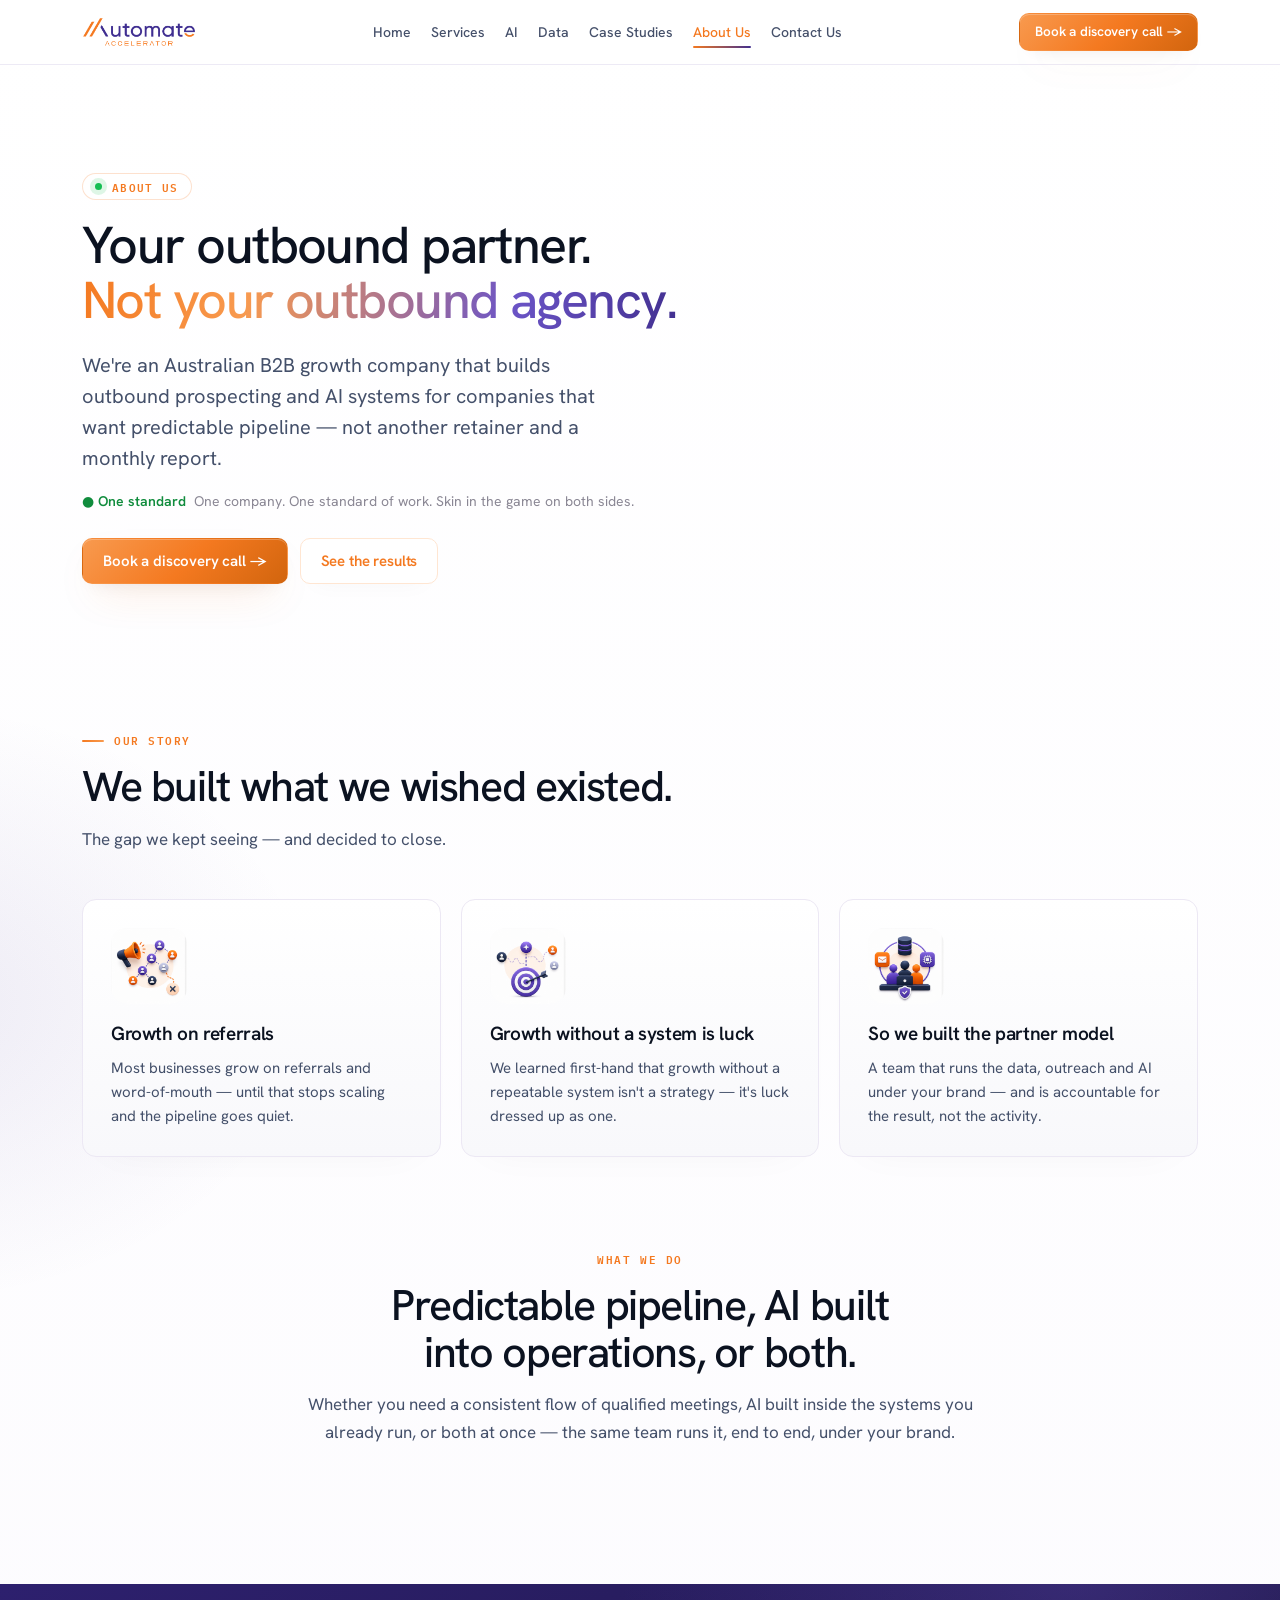
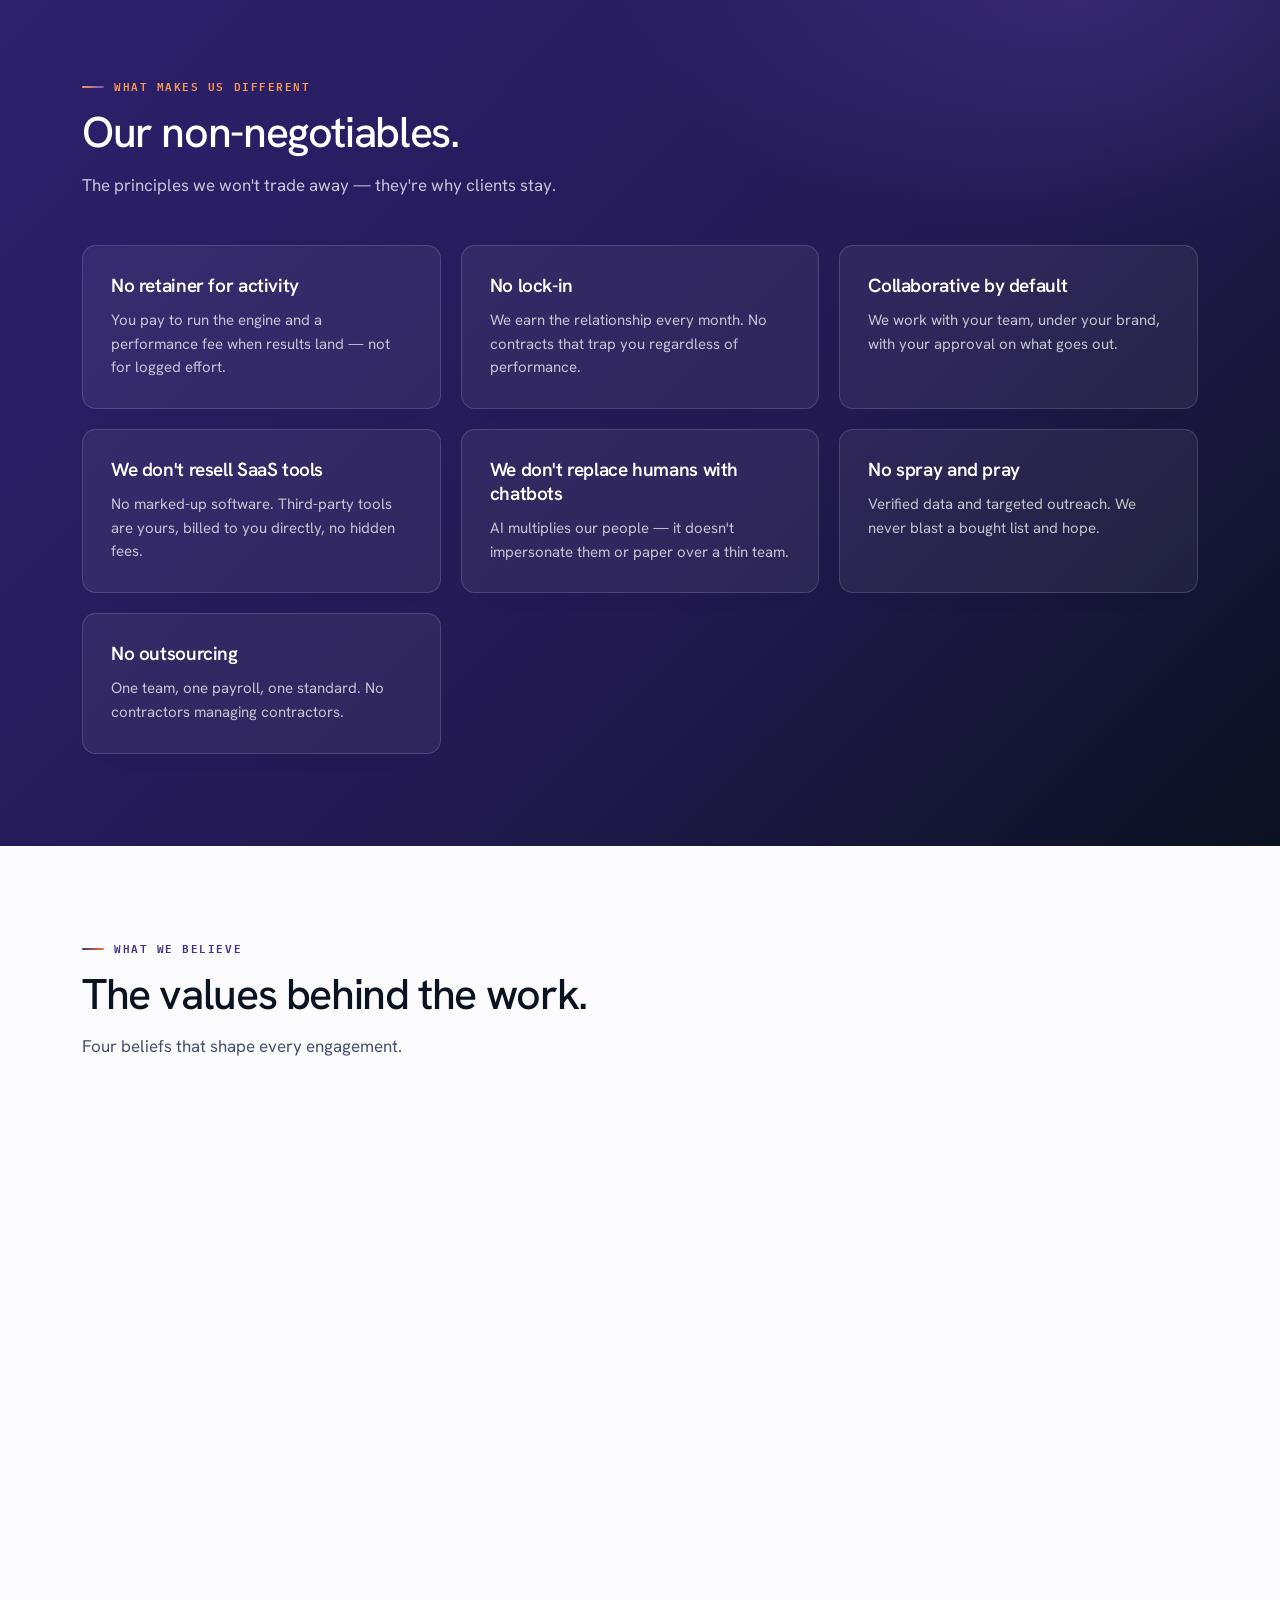
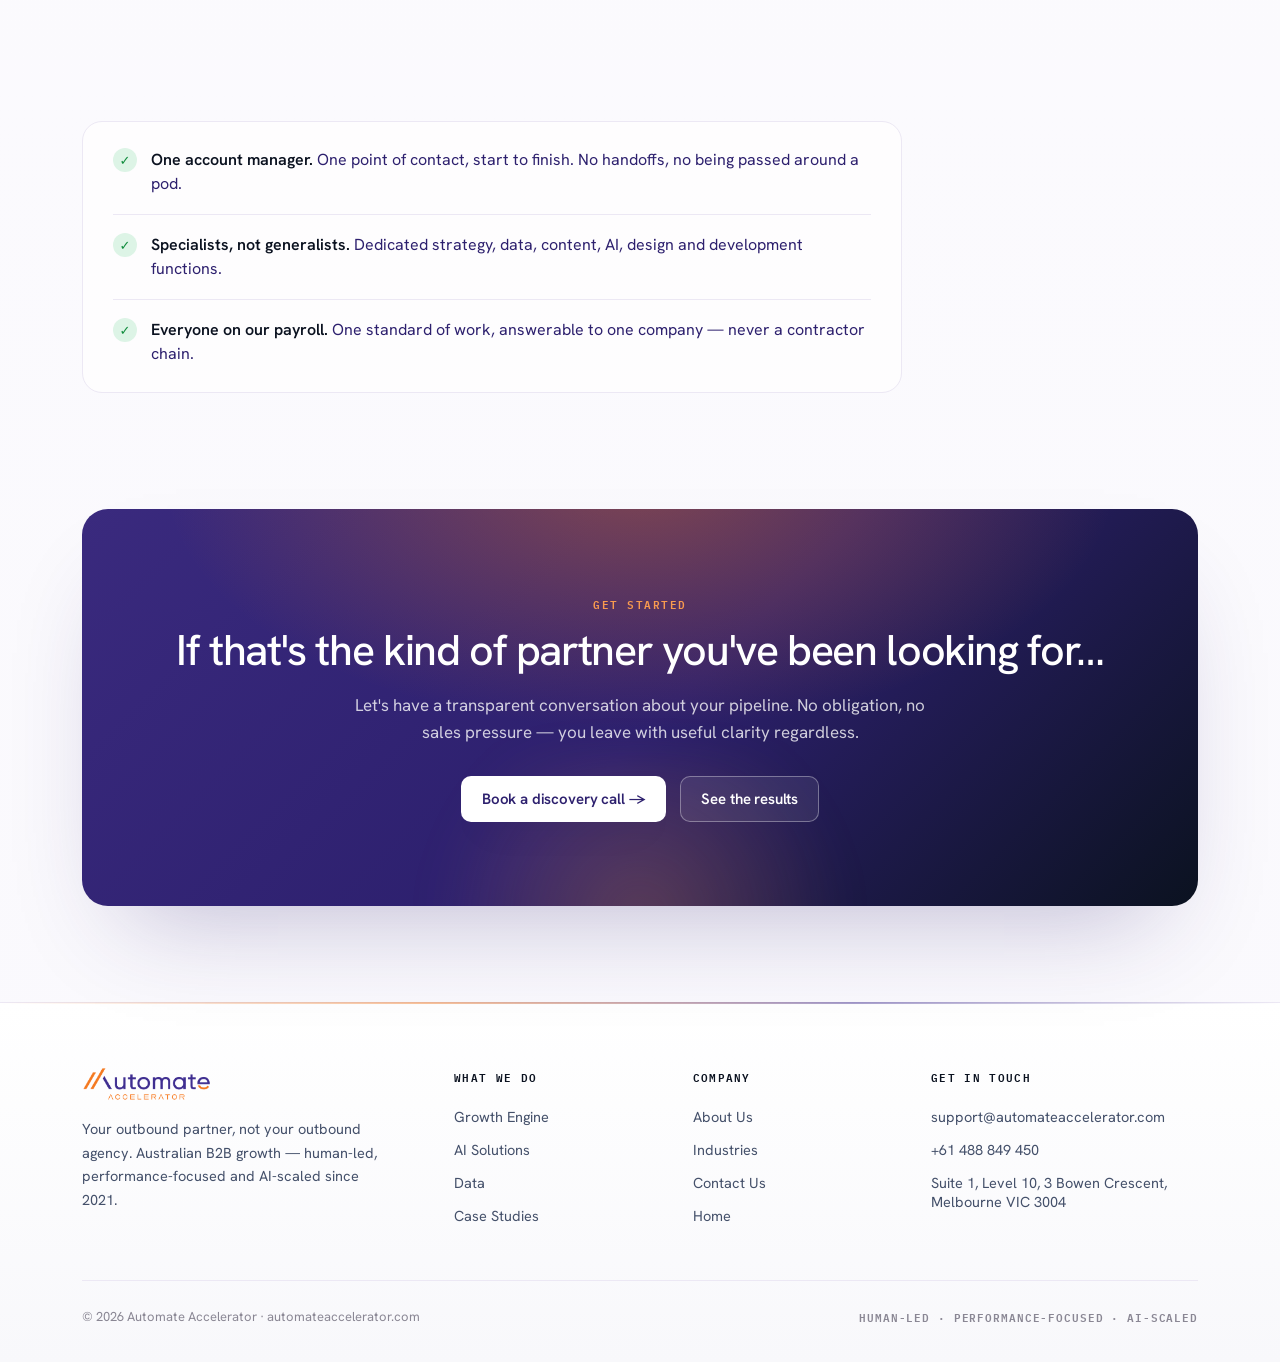
==== about.html @ acccf697 "Add files via upload" ====
<!doctype html>
<html lang="en-AU">
<head>
  <meta charset="utf-8" />
  <meta name="viewport" content="width=device-width, initial-scale=1" />
  <title>About Us — Your outbound partner, not your outbound agency | Automate Accelerator</title>
  <meta name="description" content="An Australian B2B growth company building outbound prospecting and AI systems. One company, one standard of work, skin in the game on both sides — our story, principles, values and team model." />
  <meta name="theme-color" content="#ffffff" />
  <link rel="preconnect" href="https://fonts.googleapis.com" />
  <link rel="preconnect" href="https://fonts.gstatic.com" crossorigin />
  <link href="https://fonts.googleapis.com/css2?family=Hanken+Grotesk:wght@300;400;500;600;700&family=IBM+Plex+Mono:wght@400;500;600;700&display=swap" rel="stylesheet" />
  <link rel="stylesheet" href="assets/site.css" />
</head>
<body id="top">
  <nav class="nav"><div class="wrap navin">
    <a href="design-1-revenue-os.html" class="brand"><img src="assets/brand/aa-logo.png" alt="Automate Accelerator" class="brand-logo"></a>
    <div class="links">
      <a href="design-1-revenue-os.html">Home</a>
      <a href="growth-engine.html">Services</a>
      <a href="ai-solutions.html">AI</a>
      <a href="data.html">Data</a>
      <a href="case-studies.html">Case Studies</a>
      <a href="about.html" class="current">About Us</a>
      <a href="contact.html">Contact Us</a>
    </div>
    <div class="nav-end"><a class="btn" href="contact.html">Book a discovery call →</a></div>
  </div></nav>

  <main>
    <!-- WHO WE ARE -->
    <section class="hero">
      <div class="wrap">
        <div class="hero-narrow reveal">
          <div class="eyebrow">About us</div>
          <h1>Your outbound partner.<br><span class="gradient-text">Not your outbound agency.</span></h1>
          <p class="lead">We're an Australian B2B growth company that builds outbound prospecting and AI systems for companies that want predictable pipeline — not another retainer and a monthly report.</p>
          <p class="hero-note"><span>● One standard</span> One company. One standard of work. Skin in the game on both sides.</p>
          <div class="hero-actions"><a class="btn" href="contact.html">Book a discovery call →</a><a class="btn btn-ghost" href="case-studies.html">See the results</a></div>
        </div>
      </div>
    </section>

    <!-- OUR STORY -->
    <section id="story">
      <div class="wrap">
        <div class="head reveal">
          <div>
            <div class="kicker">Our story</div>
            <h2>We built what we wished existed.</h2>
          </div>
          <p class="sub">The gap we kept seeing — and decided to close.</p>
        </div>
        <div class="grid g-3 stagger">
          <article class="card reveal-up" style="--i:0"><span class="story-icon"><img src="assets/generated/about-story-icons/referrals.png" alt="Growth on referrals icon"></span><h3>Growth on referrals</h3><p>Most businesses grow on referrals and word-of-mouth — until that stops scaling and the pipeline goes quiet.</p></article>
          <article class="card reveal-up" style="--i:1"><span class="story-icon"><img src="assets/generated/about-story-icons/system-luck.png" alt="Growth system icon"></span><h3>Growth without a system is luck</h3><p>We learned first-hand that growth without a repeatable system isn't a strategy — it's luck dressed up as one.</p></article>
          <article class="card reveal-up" style="--i:2"><span class="story-icon"><img src="assets/generated/about-story-icons/partner-model.png" alt="Partner model icon"></span><h3>So we built the partner model</h3><p>A team that runs the data, outreach and AI under your brand — and is accountable for the result, not the activity.</p></article>
        </div>
      </div>
    </section>

    <!-- WHAT WE DO -->
    <section id="what" style="padding-top:0">
      <div class="wrap">
        <div class="head center reveal">
          <div class="kicker" style="text-align:center">What we do</div>
          <h2>Predictable pipeline, AI built into operations, or both.</h2>
          <p class="sub" style="margin-top:16px">Whether you need a consistent flow of qualified meetings, AI built inside the systems you already run, or both at once — the same team runs it, end to end, under your brand.</p>
        </div>
      </div>
    </section>

    <!-- WHAT MAKES US DIFFERENT -->
    <section id="different" class="dark">
      <div class="wrap">
        <div class="head reveal">
          <div>
            <div class="kicker">What makes us different</div>
            <h2>Our non-negotiables.</h2>
          </div>
          <p class="sub">The principles we won't trade away — they're why clients stay.</p>
        </div>
        <div class="grid g-3 stagger">
          <article class="card reveal-up" style="--i:0"><h3>No retainer for activity</h3><p>You pay to run the engine and a performance fee when results land — not for logged effort.</p></article>
          <article class="card reveal-up" style="--i:1"><h3>No lock-in</h3><p>We earn the relationship every month. No contracts that trap you regardless of performance.</p></article>
          <article class="card reveal-up" style="--i:2"><h3>Collaborative by default</h3><p>We work with your team, under your brand, with your approval on what goes out.</p></article>
          <article class="card reveal-up" style="--i:3"><h3>We don't resell SaaS tools</h3><p>No marked-up software. Third-party tools are yours, billed to you directly, no hidden fees.</p></article>
          <article class="card reveal-up" style="--i:4"><h3>We don't replace humans with chatbots</h3><p>AI multiplies our people — it doesn't impersonate them or paper over a thin team.</p></article>
          <article class="card reveal-up" style="--i:5"><h3>No spray and pray</h3><p>Verified data and targeted outreach. We never blast a bought list and hope.</p></article>
          <article class="card reveal-up" style="--i:6"><h3>No outsourcing</h3><p>One team, one payroll, one standard. No contractors managing contractors.</p></article>
        </div>
      </div>
    </section>

    <!-- WHAT WE BELIEVE -->
    <section id="believe">
      <div class="wrap">
        <div class="head reveal">
          <div>
            <div class="kicker purple">What we believe</div>
            <h2>The values behind the work.</h2>
          </div>
          <p class="sub">Four beliefs that shape every engagement.</p>
        </div>
        <div class="grid g-4 stagger">
          <article class="card reveal-up" style="--i:0"><span class="value-icon"><img src="assets/generated/value-icons/integrity.png" alt="Integrity icon"></span><h3>Integrity first</h3><p>We tell you what we'd do if it were our money — even when it's not the easy sell.</p></article>
          <article class="card reveal-up" style="--i:1"><span class="value-icon"><img src="assets/generated/value-icons/collaboration.png" alt="Collaboration icon"></span><h3>Collaborative by default</h3><p>Your context plus our system beats either one alone. We build with you, not at you.</p></article>
          <article class="card reveal-up" style="--i:2"><span class="value-icon"><img src="assets/generated/value-icons/learning.png" alt="Learning icon"></span><h3>Learners before experts</h3><p>The market changes fast. We test, measure and adjust rather than defend old playbooks.</p></article>
          <article class="card reveal-up" style="--i:3"><span class="value-icon"><img src="assets/generated/value-icons/results.png" alt="Results icon"></span><h3>Results over retention</h3><p>We'd rather earn the next month with outcomes than lock you into a contract.</p></article>
        </div>
      </div>
    </section>

    <!-- THE TEAM -->
    <section id="team" style="padding-top:0">
      <div class="wrap">
        <div class="head reveal">
          <div>
            <div class="kicker">The team</div>
            <h2>Strategy, data, content, AI, design and development — under one roof.</h2>
          </div>
          <p class="sub">The people who run your data, write your copy, make your calls and build your AI all sit inside the same company.</p>
        </div>
        <div class="included reveal-up" style="max-width:820px">
          <div><span><b>One account manager.</b> One point of contact, start to finish. No handoffs, no being passed around a pod.</span></div>
          <div><span><b>Specialists, not generalists.</b> Dedicated strategy, data, content, AI, design and development functions.</span></div>
          <div><span><b>Everyone on our payroll.</b> One standard of work, answerable to one company — never a contractor chain.</span></div>
        </div>
      </div>
    </section>

    <!-- FINAL CTA -->
    <section class="cta" id="call">
      <div class="wrap reveal">
        <div class="cta-panel">
          <div class="kicker">Get started</div>
          <h2>If that's the kind of partner you've been looking for…</h2>
          <p>Let's have a transparent conversation about your pipeline. No obligation, no sales pressure — you leave with useful clarity regardless.</p>
          <div class="cta-actions">
            <a class="btn" href="contact.html">Book a discovery call →</a>
            <a class="btn btn-on-dark" href="case-studies.html">See the results</a>
          </div>
        </div>
      </div>
    </section>
  </main>

  <footer class="footer"><div class="wrap">
    <div class="footer-grid">
      <div class="footer-brand">
        <a href="design-1-revenue-os.html" class="brand"><img src="assets/brand/aa-logo.png" alt="Automate Accelerator" class="brand-logo"></a>
        <p>Your outbound partner, not your outbound agency. Australian B2B growth — human-led, performance-focused and AI-scaled since 2021.</p>
      </div>
      <div class="footer-col"><h4>What we do</h4>
        <a href="growth-engine.html">Growth Engine</a>
        <a href="ai-solutions.html">AI Solutions</a>
        <a href="data.html">Data</a>
        <a href="case-studies.html">Case Studies</a>
      </div>
      <div class="footer-col"><h4>Company</h4>
        <a href="about.html">About Us</a>
        <a href="design-1-revenue-os.html#industries">Industries</a>
        <a href="contact.html">Contact Us</a>
        <a href="design-1-revenue-os.html">Home</a>
      </div>
      <div class="footer-col"><h4>Get in touch</h4>
        <a href="mailto:support@automateaccelerator.com">support@automateaccelerator.com</a>
        <a href="tel:+61488849450">+61 488 849 450</a>
        <span>Suite 1, Level 10, 3 Bowen Crescent, Melbourne VIC 3004</span>
      </div>
    </div>
    <div class="footer-bottom">
      <span>© 2026 Automate Accelerator · automateaccelerator.com</span>
      <span class="tag">Human-led · Performance-focused · AI-scaled</span>
    </div>
  </div></footer>
  <script src="assets/site.js"></script>
</body>
</html>
---- assets/site.css ----
/* ============================================================
   Automate Accelerator — shared site styles
   Brand colours (official guide): orange #F47920 · purple #412F8F
   ============================================================ */
:root{
  --bg:#ffffff; --soft:#f8f8fb; --cream:#f3f2f8; --peach:#ffe6d2;
  --ink:#0b1220; --navy:#2d206e; --body:#44506a; --muted:#8a8794;
  --line:#ece8f4; --line-2:#ddd6ec;
  --orange:#f47920; --orange-dk:#d2650e; --orange-lt:#f89a4f; --gold:#f89a4f;
  --purple:#412f8f; --purple-lt:#6b54c6;
  --green:#15be53; --green-tx:#108c3d;
  --radius-sm:8px; --radius:14px; --radius-lg:20px; --max:1180px;
}
*{box-sizing:border-box;margin:0;padding:0}
html{scroll-behavior:smooth;scroll-padding-top:84px}
body{
  font-family:'Hanken Grotesk',system-ui,-apple-system,BlinkMacSystemFont,'Segoe UI',sans-serif;
  color:var(--ink);
  background:
    radial-gradient(900px 540px at 86% -10%, rgba(244,121,32,.12), transparent 62%),
    radial-gradient(720px 520px at -8% 22%, rgba(65,47,143,.09), transparent 58%),
    linear-gradient(180deg,#ffffff 0%,#fcfbfe 44%,#faf9fd 100%);
  -webkit-font-smoothing:antialiased;overflow-x:hidden;
}
a{color:inherit;text-decoration:none}
::selection{background:rgba(244,121,32,.20);color:var(--ink)}
.wrap{max-width:var(--max);margin:0 auto;padding:0 32px;position:relative;z-index:2}
.mono{font-family:'IBM Plex Mono',ui-monospace,SFMono-Regular,Menlo,Consolas,monospace}
img{max-width:100%}

/* ── Nav ── */
.nav{position:sticky;top:0;z-index:40;border-bottom:1px solid rgba(236,232,244,.9);
  background:rgba(255,255,255,.82);backdrop-filter:blur(22px) saturate(150%);
  transition:box-shadow .35s ease,border-color .35s ease}
.nav.scrolled{box-shadow:rgba(11,18,32,.07) 0 14px 34px -18px;border-bottom-color:var(--line-2)}
.navin{height:64px;display:flex;align-items:center;justify-content:space-between;gap:24px}
.brand{display:flex;align-items:center;gap:10px}
.brand-logo{height:30px;width:auto;display:block}
.links{display:flex;gap:20px;align-items:center;font-size:14px;color:#45506a;font-weight:500}
.links a{position:relative;transition:color .2s;white-space:nowrap}
.links a::after{content:"";position:absolute;left:0;right:0;bottom:-7px;height:2px;border-radius:2px;
  background:linear-gradient(90deg,var(--orange),var(--purple));transform:scaleX(0);transform-origin:left;
  transition:transform .3s cubic-bezier(.22,1,.36,1)}
.links a:hover{color:var(--orange)}
.links a:hover::after{transform:scaleX(1)}
.links a.current{color:var(--orange)}
.links a.current::after{transform:scaleX(1)}
.nav-end{display:flex;align-items:center;gap:12px}

/* ── Buttons ── */
.btn{position:relative;overflow:hidden;display:inline-flex;align-items:center;justify-content:center;gap:10px;
  min-height:46px;border-radius:10px;padding:13px 20px;border:1px solid transparent;
  background:linear-gradient(135deg,var(--orange-lt) 0%,var(--orange) 52%,var(--orange-dk) 100%);
  color:#fff;font-size:15px;line-height:1;font-weight:600;letter-spacing:-.01em;cursor:pointer;
  box-shadow:rgba(244,121,32,.34) 0 18px 40px -18px,rgba(11,18,32,.12) 0 8px 20px -12px,inset 0 1px 0 rgba(255,255,255,.24);
  transition:transform .24s cubic-bezier(.22,1,.36,1),box-shadow .24s ease,filter .24s ease}
.btn::after{content:"";position:absolute;top:0;left:-130%;width:65%;height:100%;
  background:linear-gradient(100deg,transparent,rgba(255,255,255,.4),transparent);transform:skewX(-18deg);pointer-events:none}
.btn:hover{transform:translateY(-2px);filter:saturate(1.06);
  box-shadow:rgba(244,121,32,.44) 0 26px 54px -18px,rgba(11,18,32,.16) 0 10px 24px -12px,inset 0 1px 0 rgba(255,255,255,.28)}
.btn:hover::after{animation:sheen .9s ease}
@keyframes sheen{from{left:-130%}to{left:150%}}
.btn-purple{background:linear-gradient(135deg,var(--purple-lt) 0%,var(--purple) 60%,#2a1d6b 100%);
  box-shadow:rgba(65,47,143,.34) 0 18px 40px -18px,rgba(11,18,32,.12) 0 8px 20px -12px,inset 0 1px 0 rgba(255,255,255,.2)}
.btn-ghost{background:#fff;color:var(--orange);border-color:var(--peach);box-shadow:rgba(11,18,32,.04) 0 12px 24px -14px}
.btn-ghost:hover{background:var(--soft);border-color:var(--orange)}
.btn-on-dark{background:rgba(255,255,255,.08)!important;color:#fff!important;border:1px solid rgba(255,255,255,.34)!important;box-shadow:none!important}
.btn-on-dark:hover{background:rgba(255,255,255,.16)!important;border-color:rgba(255,255,255,.6)!important}
.nav-end .btn{min-height:38px;padding:8px 15px;font-size:13.5px;gap:7px}

/* ── Hero ── */
.hero{position:relative;padding:clamp(92px,12vh,140px) 0 clamp(40px,6vh,68px);overflow:hidden}
.hero-grid{display:grid;grid-template-columns:minmax(0,1.04fr) minmax(340px,.9fr);gap:54px;align-items:center}
.hero-narrow{max-width:760px}
.eyebrow{display:inline-flex;align-items:center;gap:10px;margin-bottom:18px;padding:7px 12px;
  border:1px solid rgba(244,121,32,.22);border-radius:999px;background:rgba(255,255,255,.78);color:var(--orange);
  font:600 11px/1 'IBM Plex Mono';letter-spacing:.12em;text-transform:uppercase}
.eyebrow.purple{border-color:rgba(65,47,143,.22);color:var(--purple)}
.eyebrow::before{content:"";width:7px;height:7px;border-radius:50%;background:var(--green);box-shadow:0 0 0 5px rgba(21,190,83,.14)}
h1{font-size:clamp(34px,4.2vw,52px);line-height:1.06;font-weight:500;letter-spacing:-.03em;color:var(--ink);text-wrap:balance}
.gradient-text{background:linear-gradient(102deg,#f47920 0%,#f89a4f 28%,#6b54c6 72%,#412f8f 100%);
  -webkit-background-clip:text;background-clip:text;color:transparent}
.lead{max-width:560px;margin:22px 0 0;color:var(--body);font-size:20px;line-height:1.55}
.hero-actions{display:flex;gap:12px;flex-wrap:wrap;margin-top:28px}
.hero-note{margin-top:18px;color:var(--muted);font-size:14px;display:flex;align-items:center;gap:8px}
.hero-note span{color:var(--green-tx);font-weight:600}

/* ── Visual panel (mock cards) ── */
.panel{position:relative;border:1px solid var(--line-2);border-radius:20px;background:rgba(255,255,255,.92);
  box-shadow:rgba(65,47,143,.13) 0 50px 80px -42px,rgba(11,18,32,.16) 0 28px 50px -34px;overflow:hidden}
.panel-top{height:52px;display:flex;align-items:center;gap:9px;padding:0 20px;border-bottom:1px solid var(--line);
  background:linear-gradient(180deg,#fff,var(--soft))}
.panel-top .dot{width:9px;height:9px;border-radius:50%;background:#d9d3e6}
.panel-top .tag{margin-left:auto;display:inline-flex;align-items:center;gap:7px;color:var(--navy);font:600 11px 'IBM Plex Mono';letter-spacing:.12em}
.panel-top .tag::before{content:"";width:6px;height:6px;border-radius:50%;background:var(--green);animation:blink 1.6s ease-out infinite}
@keyframes blink{0%{box-shadow:0 0 0 0 rgba(21,190,83,.6)}70%{box-shadow:0 0 0 7px rgba(21,190,83,0)}100%{box-shadow:0 0 0 0 rgba(21,190,83,0)}}
.panel-body{padding:18px;display:grid;gap:12px}
.row{display:flex;align-items:center;gap:12px;padding:14px 16px;border:1px solid var(--line);border-radius:12px;background:linear-gradient(180deg,#fff,var(--soft))}
.row .ic{flex:0 0 auto;width:38px;height:38px;border-radius:10px;display:grid;place-items:center;color:#fff;background:linear-gradient(135deg,var(--orange),var(--orange-dk))}
.row .ic.alt{background:linear-gradient(135deg,var(--purple),var(--purple-lt))}
.row .ic svg{width:19px;height:19px}
.row .data-row-icon{flex:0 0 auto;width:46px;height:46px;display:inline-flex;align-items:center;justify-content:center}
.row .data-row-icon img{width:100%;height:100%;object-fit:contain;display:block;border-radius:12px}
.row b{font-size:14.5px;font-weight:600}
.row small{display:block;margin-top:2px;color:var(--muted);font:500 12px 'IBM Plex Mono'}
.pill{margin-left:auto;font:600 11px 'IBM Plex Mono';padding:4px 9px;border-radius:999px}
.pill.done{color:var(--green-tx);background:rgba(21,190,83,.12)}
.pill.run{color:var(--purple);background:rgba(65,47,143,.10)}
.pill.wait{color:var(--muted);background:rgba(138,135,148,.12)}

/* ── Strip / metrics ── */
.strip{border-top:1px solid var(--line);border-bottom:1px solid var(--line);background:rgba(255,255,255,.55)}
.strip-grid{display:grid;grid-template-columns:repeat(4,1fr);gap:20px;padding:40px 0}
.metric b{display:block;font-size:clamp(24px,2.5vw,34px);font-weight:600;letter-spacing:-.03em;color:var(--ink);font-variant-numeric:tabular-nums}
.metric span{display:block;margin-top:8px;color:var(--body);font-size:14px;line-height:1.4}
.metric-cards{display:grid;grid-template-columns:repeat(auto-fit,minmax(180px,1fr));gap:18px}
.metric-card{border:1px solid var(--line);border-radius:var(--radius);background:linear-gradient(180deg,#fff,var(--soft));padding:26px 24px;box-shadow:rgba(11,18,32,.05) 0 18px 40px -28px}
.metric-card b{display:block;font-size:30px;font-weight:600;letter-spacing:-.03em;color:var(--orange)}
.metric-card span{display:block;margin-top:8px;color:var(--body);font-size:14px;line-height:1.45}

/* ── Sections ── */
section{padding:92px 0;position:relative;z-index:2}
.kicker{margin-bottom:14px;color:var(--orange);font:600 11px 'IBM Plex Mono';letter-spacing:.14em;text-transform:uppercase}
.kicker::before{content:"";display:inline-block;vertical-align:middle;width:22px;height:2px;margin:-2px 10px 0 0;border-radius:2px;background:linear-gradient(90deg,var(--orange),var(--gold))}
.kicker.purple{color:var(--purple)}
.kicker.purple::before{background:linear-gradient(90deg,var(--purple),var(--orange))}
.head{display:block;max-width:820px;margin-bottom:46px}
.head .sub{margin-top:16px}
.head.center{display:block;text-align:center;max-width:720px;margin-left:auto;margin-right:auto}
.head.center .kicker::before{display:none}
h2{color:var(--ink);font-size:clamp(29px,3.5vw,43px);line-height:1.08;font-weight:500;letter-spacing:-.032em;text-wrap:balance}
.sub{color:var(--body);font-size:17px;line-height:1.62}
.lede{max-width:760px;color:var(--body);font-size:19px;line-height:1.6}

/* ── Cards / grids ── */
.grid{display:grid;gap:20px}
.g-2{grid-template-columns:1fr 1fr}
.g-3{grid-template-columns:repeat(3,1fr)}
.g-4{grid-template-columns:repeat(4,1fr)}
.card{position:relative;padding:28px;border:1px solid var(--line);border-radius:var(--radius);
  background:linear-gradient(180deg,#fff,var(--soft));box-shadow:rgba(11,18,32,.05) 0 18px 40px -28px;
  transition:transform .28s cubic-bezier(.22,1,.36,1),border-color .25s,box-shadow .25s;overflow:hidden}
.card::before{content:"";position:absolute;top:0;left:0;right:0;height:2px;background:linear-gradient(90deg,var(--orange),var(--gold));opacity:0;transition:opacity .3s}
.card:hover{transform:translateY(-4px);border-color:rgba(244,121,32,.24);box-shadow:rgba(45,32,110,.16) 0 36px 60px -34px}
.card:hover::before{opacity:1}
.card .ic{width:44px;height:44px;border-radius:12px;display:grid;place-items:center;color:#fff;margin-bottom:18px;
  background:linear-gradient(135deg,var(--orange),var(--orange-dk));box-shadow:rgba(244,121,32,.28) 0 12px 24px -12px}
.card .ic.purple{background:linear-gradient(135deg,var(--purple),var(--purple-lt));box-shadow:rgba(65,47,143,.28) 0 12px 24px -12px}
.card .ic svg{width:22px;height:22px}
.card .value-icon{width:74px;height:74px;display:inline-flex;align-items:center;justify-content:center;margin-bottom:18px}
.card .value-icon img{width:100%;height:100%;object-fit:contain;display:block;border-radius:16px}
.card .data-icon,.card .story-icon,.card .contact-card-icon{width:76px;height:76px;display:inline-flex;align-items:center;justify-content:center;margin-bottom:18px}
.card .data-icon img,.card .story-icon img,.card .contact-card-icon img{width:100%;height:100%;object-fit:contain;display:block;border-radius:16px}
.tstep .data-icon{width:76px;height:76px;display:inline-flex;align-items:center;justify-content:center;margin-bottom:18px}
.tstep .data-icon img{width:100%;height:100%;object-fit:contain;display:block;border-radius:16px}
.card h3{color:var(--ink);font-size:19px;line-height:1.26;font-weight:600;letter-spacing:-.02em}
.card p{margin-top:11px;color:var(--body);font-size:15px;line-height:1.58}
.card .link{display:inline-block;margin-top:16px;color:var(--orange);font-weight:600;font-size:14.5px}
.card .link.purple{color:var(--purple)}
.num{display:inline-grid;place-items:center;width:40px;height:40px;border-radius:12px;font:700 16px 'IBM Plex Mono';color:var(--orange);background:#fbe8d8;margin-bottom:18px}
.num.purple{color:var(--purple);background:#eae5f7}

/* ── Checklist / included ── */
.included{border:1px solid var(--line);border-radius:var(--radius-lg);background:rgba(255,255,255,.7);padding:8px 30px}
.included div{display:grid;grid-template-columns:26px 1fr;gap:12px;align-items:start;padding:18px 0;border-bottom:1px solid var(--line);color:var(--navy);font-size:16px;line-height:1.5}
.included div:last-child{border-bottom:0}
.included div::before{content:"✓";display:grid;place-items:center;width:24px;height:24px;border-radius:50%;background:rgba(21,190,83,.14);color:var(--green-tx);font-weight:700;font-size:13px}
.included b{color:var(--ink);font-weight:600}

/* ── Dark sections / steps ── */
.dark{background:radial-gradient(760px 420px at 84% 0%,rgba(107,84,198,.26),transparent 60%),linear-gradient(135deg,#2d206e,#231a52 58%,#0b1220);color:#fff;overflow:hidden}
.dark h2{color:#fff}
.dark .kicker{color:var(--gold)}
.dark .kicker::before{background:linear-gradient(90deg,var(--gold),var(--purple-lt))}
.dark .sub,.dark .lede{color:rgba(255,255,255,.74)}
.steps{display:grid;grid-template-columns:repeat(4,1fr);gap:18px;margin-top:12px}
.steps.s3{grid-template-columns:repeat(3,1fr)}
.step{position:relative;min-height:210px;padding:26px;border-radius:var(--radius);border:1px solid rgba(255,255,255,.15);background:rgba(255,255,255,.07);box-shadow:rgba(0,0,0,.18) 0 24px 55px -36px}
.step b{color:var(--gold);font:600 11px 'IBM Plex Mono';letter-spacing:.1em;text-transform:uppercase}
.step .step-ic{margin-top:16px;width:44px;height:44px;border-radius:11px;display:grid;place-items:center;color:#fff;background:rgba(255,255,255,.10);border:1px solid rgba(255,255,255,.18)}
.step .step-ic svg{width:22px;height:22px}
.step .data-step-icon,.step .contact-step-icon{margin-top:16px;width:76px;height:76px;display:inline-flex;align-items:center;justify-content:center}
.step .data-step-icon img,.step .contact-step-icon img{width:100%;height:100%;object-fit:contain;display:block;border-radius:16px}
.step h3{margin-top:14px;font-size:19px;font-weight:600;line-height:1.26;letter-spacing:-.02em}
.step p{margin-top:10px;color:rgba(255,255,255,.74);line-height:1.55;font-size:14.5px}
.dark .card{background:rgba(255,255,255,.06);border-color:rgba(255,255,255,.14)}
.dark .card h3{color:#fff}
.dark .card p{color:rgba(255,255,255,.72)}

/* ── Comparison table ── */
.ctable{border:1px solid var(--line);border-radius:var(--radius-lg);overflow:hidden;background:#fff;box-shadow:rgba(11,18,32,.05) 0 18px 40px -28px}
.ctable .crow{display:grid;grid-template-columns:1fr 1.2fr 1.2fr;border-bottom:1px solid var(--line)}
.ctable .crow:last-child{border-bottom:0}
.ctable .crow>div{padding:16px 20px;font-size:15px;line-height:1.45}
.ctable .chead>div{font:600 11px 'IBM Plex Mono';letter-spacing:.08em;text-transform:uppercase;color:var(--navy);background:var(--soft)}
.ctable .crow .lbl{font-weight:600;color:var(--ink)}
.ctable .no{color:var(--body)}
.ctable .yes{color:var(--ink);background:rgba(244,121,32,.04)}
.ctable .yes::before{content:"✓ ";color:var(--green-tx);font-weight:700}
.ctable .no::before{content:"✗ ";color:#b9aebe;font-weight:700}

/* two-col compare (get/avoid) */
.compare{display:grid;grid-template-columns:1fr 1fr;gap:22px}
.compare-col{border:1px solid var(--line);border-radius:var(--radius-lg);padding:30px;background:#fff;box-shadow:rgba(11,18,32,.04) 0 18px 40px -30px}
.compare-col.get{border-color:rgba(21,190,83,.30);background:linear-gradient(180deg,#f3fcf6,#fff)}
.compare-col h3{display:flex;align-items:center;gap:10px;font-size:19px;font-weight:600;margin-bottom:20px;letter-spacing:-.02em}
.compare-list{display:grid;gap:13px}
.compare-list div{display:grid;grid-template-columns:22px 1fr;gap:10px;color:var(--body);font-size:15px;line-height:1.5}
.compare-list.ok div::before{content:"✓";color:var(--green-tx);font-weight:700}
.compare-list.no div::before{content:"✗";color:#b9aebe;font-weight:700}

/* ── Quote cards ── */
.quote-wrap{max-width:820px;margin:0 auto}
.quote{position:relative;border:1px solid var(--line);border-radius:var(--radius-lg);background:linear-gradient(180deg,#fff,var(--soft));padding:38px;box-shadow:rgba(45,32,110,.10) 0 30px 54px -34px}
.quote::before{content:"\201C";position:absolute;top:6px;right:28px;font:700 92px/1 Georgia,serif;color:rgba(244,121,32,.12)}
.quote .stars{color:#f4b000;letter-spacing:3px;font-size:14px;margin-bottom:14px}
.quote p{font-size:21px;line-height:1.4;color:var(--ink);letter-spacing:-.01em}
.quote .by{display:flex;align-items:center;gap:13px;margin-top:24px}
.quote .av{width:44px;height:44px;border-radius:50%;display:grid;place-items:center;color:#fff;-webkit-text-fill-color:#fff;font:600 14px 'Hanken Grotesk';background:linear-gradient(135deg,#6049b8,#3a2a7e)}
.quote .av.p{background:linear-gradient(135deg,var(--purple),var(--purple-lt))}
.quote .by b{display:block;color:var(--navy);font-size:15px}
.quote .by span{color:var(--body);font-size:14px}
.qgrid{display:grid;grid-template-columns:repeat(3,1fr);gap:20px}
.qgrid .quote{padding:28px}
.qgrid .quote p{font-size:16px;line-height:1.55}

/* ── Video grid ── */
.videogrid{display:grid;grid-template-columns:repeat(3,1fr);gap:20px}
.vcard{border:1px solid var(--line);border-radius:var(--radius);overflow:hidden;background:#fff;box-shadow:rgba(11,18,32,.05) 0 18px 40px -28px;transition:transform .28s,box-shadow .28s}
.vcard:hover{transform:translateY(-4px);box-shadow:rgba(45,32,110,.16) 0 32px 56px -34px}
.vthumb{position:relative;aspect-ratio:16/10;background:linear-gradient(135deg,var(--purple),#2d206e);display:grid;place-items:center}
.vthumb::after{content:"";position:absolute;inset:0;background:radial-gradient(380px 200px at 70% 20%,rgba(244,121,32,.5),transparent 60%);opacity:.5}
.vplay{position:relative;z-index:1;width:58px;height:58px;border-radius:50%;background:rgba(255,255,255,.92);display:grid;place-items:center;box-shadow:0 12px 30px -10px rgba(0,0,0,.4)}
.vplay svg{width:22px;height:22px;color:var(--purple);margin-left:3px}
.vmeta{padding:18px 20px}
.vmeta b{display:block;font-size:16px;color:var(--ink);font-weight:600}
.vmeta span{display:block;margin-top:4px;color:var(--muted);font-size:13.5px}

/* ── FAQ ── */
.faq{display:grid;gap:12px;max-width:860px;margin:0 auto}
.faq details{border:1px solid var(--line);border-radius:var(--radius);background:#fff;padding:0 22px;box-shadow:rgba(11,18,32,.04) 0 14px 30px -24px}
.faq summary{list-style:none;cursor:pointer;padding:20px 0;font-size:16.5px;font-weight:600;color:var(--ink);display:flex;justify-content:space-between;gap:16px;align-items:center}
.faq summary::-webkit-details-marker{display:none}
.faq summary::after{content:"+";color:var(--orange);font-size:24px;font-weight:400;line-height:1;transition:transform .25s}
.faq details[open] summary::after{transform:rotate(45deg)}
.faq p{padding:0 0 20px;color:var(--body);font-size:15px;line-height:1.6;max-width:680px}

/* ── Timeline / numbered process ── */
.timeline{display:grid;grid-template-columns:repeat(4,1fr);gap:18px;counter-reset:tl}
.timeline.t3{grid-template-columns:repeat(3,1fr)}
.tstep{position:relative;border:1px solid var(--line);border-radius:var(--radius);background:linear-gradient(180deg,#fff,var(--soft));padding:28px 24px;box-shadow:rgba(11,18,32,.05) 0 18px 40px -28px}
.tstep .n{width:38px;height:38px;border-radius:10px;display:grid;place-items:center;font:700 15px 'IBM Plex Mono';color:#fff;background:linear-gradient(135deg,var(--orange),var(--orange-dk));margin-bottom:16px}
.tstep h3{font-size:17px;font-weight:600;color:var(--ink);letter-spacing:-.02em}
.tstep p{margin-top:9px;color:var(--body);font-size:14.5px;line-height:1.55}

/* ── Ticker ── */
.ticker{position:relative;-webkit-mask-image:linear-gradient(90deg,transparent,#000 8%,#000 92%,transparent);mask-image:linear-gradient(90deg,transparent,#000 8%,#000 92%,transparent)}
.ticker-track{display:flex;gap:14px;width:max-content;animation:tick 42s linear infinite}
.ticker-track span{flex:0 0 auto;border:1px solid var(--line);border-radius:12px;padding:14px 26px;background:#fff;color:var(--navy);font-size:15px;font-weight:600;letter-spacing:-.01em;box-shadow:rgba(11,18,32,.04) 0 10px 22px -16px}
@keyframes tick{from{transform:translateX(0)}to{transform:translateX(-50%)}}
.ticker-label{text-align:center;color:var(--muted);font:600 11px 'IBM Plex Mono';letter-spacing:.14em;text-transform:uppercase;margin-bottom:28px}

/* ── Contact cards ── */
.contact-cards{display:grid;grid-template-columns:repeat(3,1fr);gap:20px}
.ccard{border:1px solid var(--line);border-radius:var(--radius);background:linear-gradient(180deg,#fff,var(--soft));padding:28px;box-shadow:rgba(11,18,32,.05) 0 18px 40px -28px;text-align:center}
.ccard .ic{width:48px;height:48px;border-radius:14px;display:grid;place-items:center;margin:0 auto 16px;color:#fff;background:linear-gradient(135deg,var(--orange),var(--orange-dk))}
.ccard .ic svg{width:22px;height:22px}
.ccard .contact-card-icon{width:76px;height:76px;display:inline-flex;align-items:center;justify-content:center;margin:0 auto 16px}
.ccard .contact-card-icon img{width:100%;height:100%;object-fit:contain;display:block;border-radius:16px}
.ccard b{display:block;font:600 11px 'IBM Plex Mono';letter-spacing:.1em;text-transform:uppercase;color:var(--muted)}
.ccard a,.ccard span{display:block;margin-top:8px;color:var(--ink);font-size:16px;font-weight:600;word-break:break-word}
.ccard a:hover{color:var(--orange)}

/* booking placeholder */
.booking{border:1px dashed var(--line-2);border-radius:var(--radius-lg);background:linear-gradient(180deg,#fff,var(--soft));padding:48px 32px;text-align:center;min-height:360px;display:grid;place-content:center;gap:14px}
.booking .ic{width:64px;height:64px;border-radius:18px;display:grid;place-items:center;margin:0 auto;color:#fff;background:linear-gradient(135deg,var(--orange),var(--orange-dk));box-shadow:rgba(244,121,32,.3) 0 16px 34px -14px}
.booking .ic svg{width:30px;height:30px}
.booking .booking-icon{width:96px;height:96px;display:inline-flex;align-items:center;justify-content:center;margin:0 auto}
.booking .booking-icon img{width:100%;height:100%;object-fit:contain;display:block;border-radius:20px}
.booking h3{font-size:22px;font-weight:600;color:var(--ink)}
.booking p{color:var(--body);font-size:15px;max-width:440px;margin:0 auto}

/* ── CTA ── */
.cta{padding:24px 0 96px}
.cta-panel{position:relative;overflow:hidden;text-align:center;border-radius:26px;padding:84px 44px;
  background:radial-gradient(680px 360px at 50% -8%,rgba(244,121,32,.4),transparent 70%),linear-gradient(135deg,#3a2a7e,#2d206e 52%,#0b1220);
  box-shadow:rgba(45,32,110,.30) 0 50px 100px -44px}
.cta-panel::after{content:"";position:absolute;left:50%;bottom:-170px;width:560px;height:320px;transform:translateX(-50%);background:radial-gradient(circle,rgba(248,154,79,.26),transparent 64%);filter:blur(22px);pointer-events:none}
.cta-panel>*{position:relative;z-index:2}
.cta-panel .kicker{color:var(--gold);display:inline-block}
.cta-panel .kicker::before{display:none}
.cta-panel h2{color:#fff}
.cta-panel p{margin:18px auto 30px;max-width:600px;color:rgba(255,255,255,.78);font-size:17px;line-height:1.6}
.cta-panel .btn{background:#fff;color:var(--navy);box-shadow:rgba(0,0,0,.2) 0 18px 40px -20px}
.cta-panel .btn:hover{background:var(--soft)}
.cta-actions{display:flex;gap:14px;justify-content:center;flex-wrap:wrap}

/* ── Footer ── */
.footer{position:relative;border-top:1px solid var(--line);background:linear-gradient(180deg,#fff,var(--soft));padding:64px 0 36px}
.footer::before{content:"";position:absolute;top:-1px;left:0;right:0;height:2px;background:linear-gradient(90deg,transparent,rgba(244,121,32,.45),rgba(65,47,143,.45),transparent)}
.footer-grid{display:grid;grid-template-columns:1.7fr 1fr 1fr 1.4fr;gap:48px;margin-bottom:48px}
.footer-brand p{margin-top:16px;color:var(--body);font-size:14.5px;line-height:1.62;max-width:300px}
.footer-brand .brand-logo{height:34px}
.footer-col h4{color:var(--ink);font:600 11px 'IBM Plex Mono';letter-spacing:.12em;text-transform:uppercase;margin-bottom:14px}
.footer-col a,.footer-col span{display:block;color:var(--body);font-size:14.5px;padding:7px 0;transition:color .2s}
.footer-col a:hover{color:var(--orange)}
.footer-bottom{display:flex;justify-content:space-between;align-items:center;gap:14px;flex-wrap:wrap;border-top:1px solid var(--line);padding-top:26px;color:var(--muted);font-size:13px}
.footer-bottom .tag{font:600 11px 'IBM Plex Mono';letter-spacing:.08em;text-transform:uppercase}

/* ── Reveal ── */
.reveal,.reveal-up,.reveal-left,.reveal-right{opacity:0;filter:blur(7px);transition:opacity .9s cubic-bezier(.22,1,.36,1),transform .9s cubic-bezier(.22,1,.36,1),filter .9s cubic-bezier(.22,1,.36,1)}
.reveal,.reveal-up{transform:translateY(34px)}
.reveal-left{transform:translateX(-46px)}
.reveal-right{transform:translateX(46px)}
.visible{opacity:1!important;transform:none!important;filter:none!important}
.stagger>*{transition-delay:calc(var(--i,0) * .08s)}

/* ── Responsive ── */
@media (max-width:1040px){
  .hero-grid,.head{grid-template-columns:1fr;gap:34px}
  .g-3,.g-4,.steps,.videogrid,.qgrid,.contact-cards,.timeline{grid-template-columns:1fr 1fr}
  .strip-grid{grid-template-columns:1fr 1fr;gap:28px}
}
@media (max-width:780px){
  .wrap{padding:0 22px}
  .links{display:none}
  .g-2,.g-3,.g-4,.steps,.steps.s3,.videogrid,.qgrid,.contact-cards,.timeline,.timeline.t3,.compare,.footer-grid{grid-template-columns:1fr}
  .ctable .crow{grid-template-columns:1fr}
  .ctable .chead{display:none}
  .footer-brand{grid-column:1/-1}
  .cta-panel{padding:60px 24px}
}
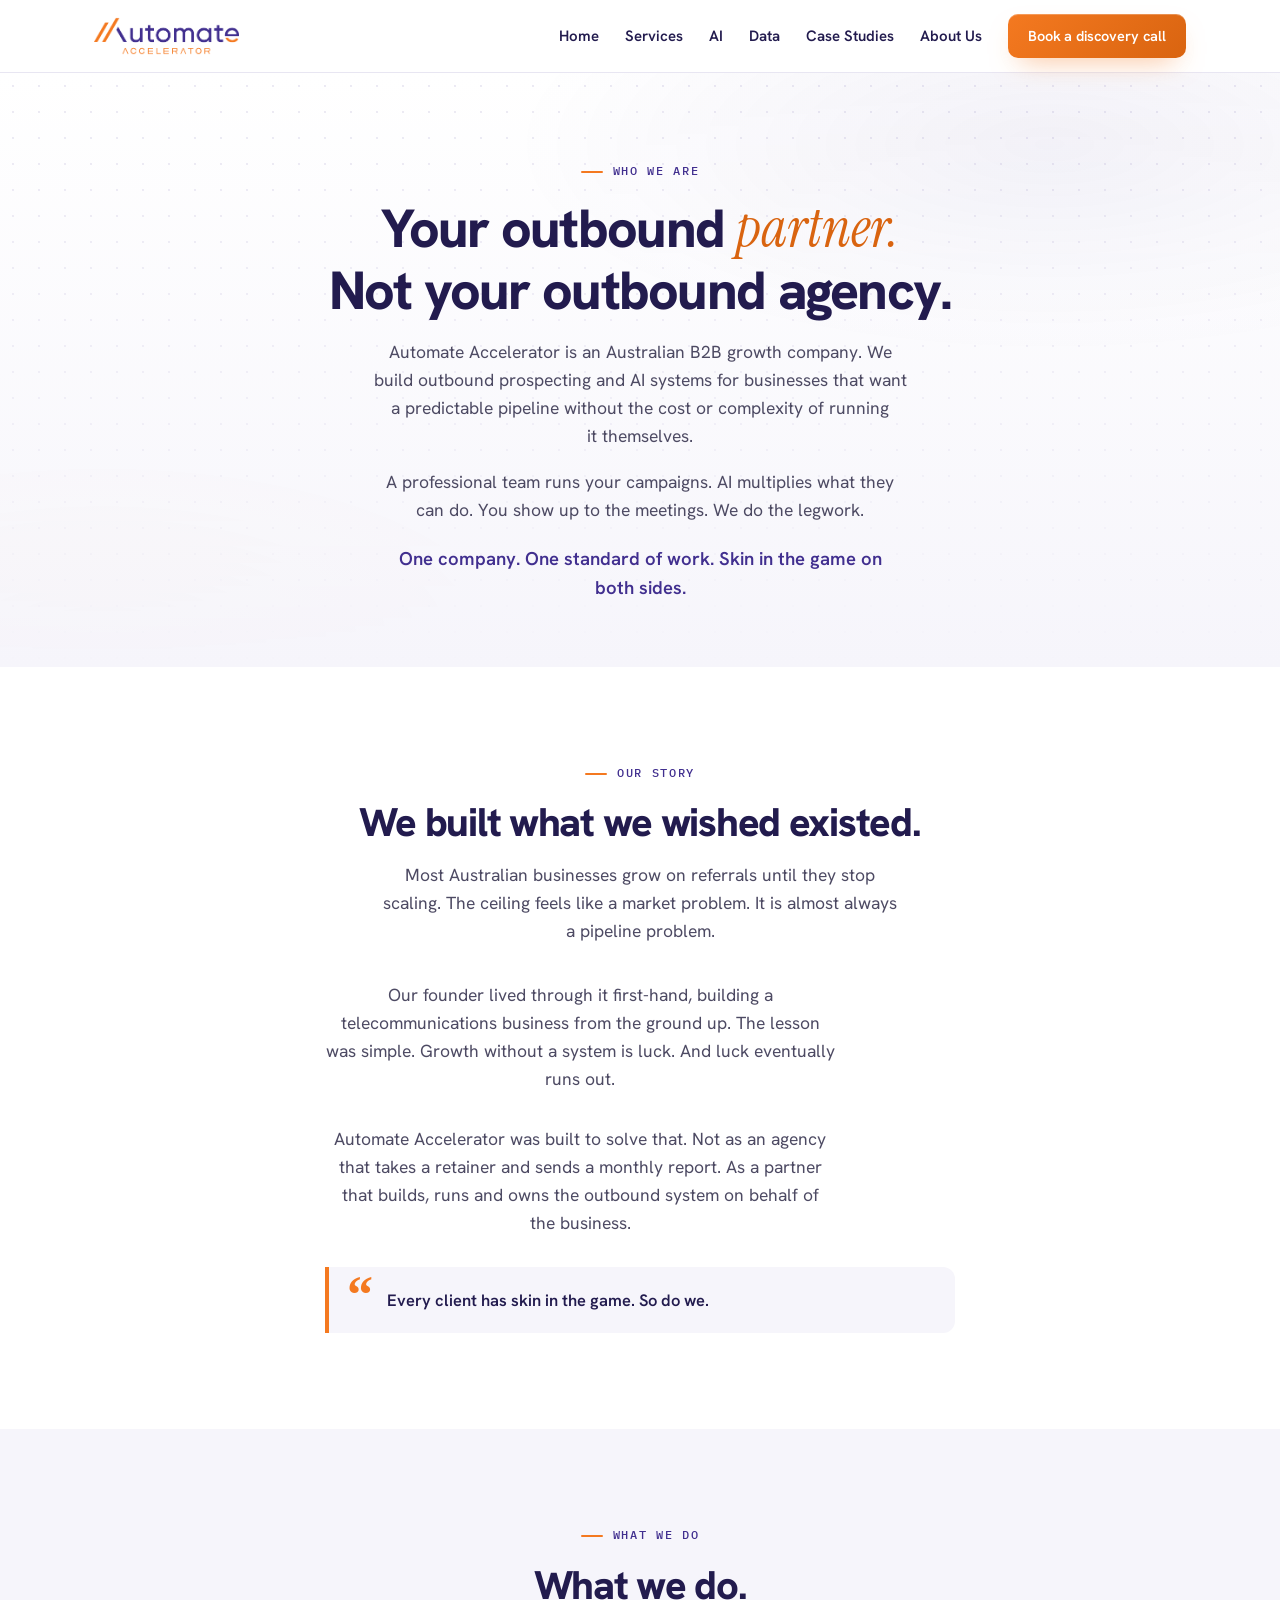
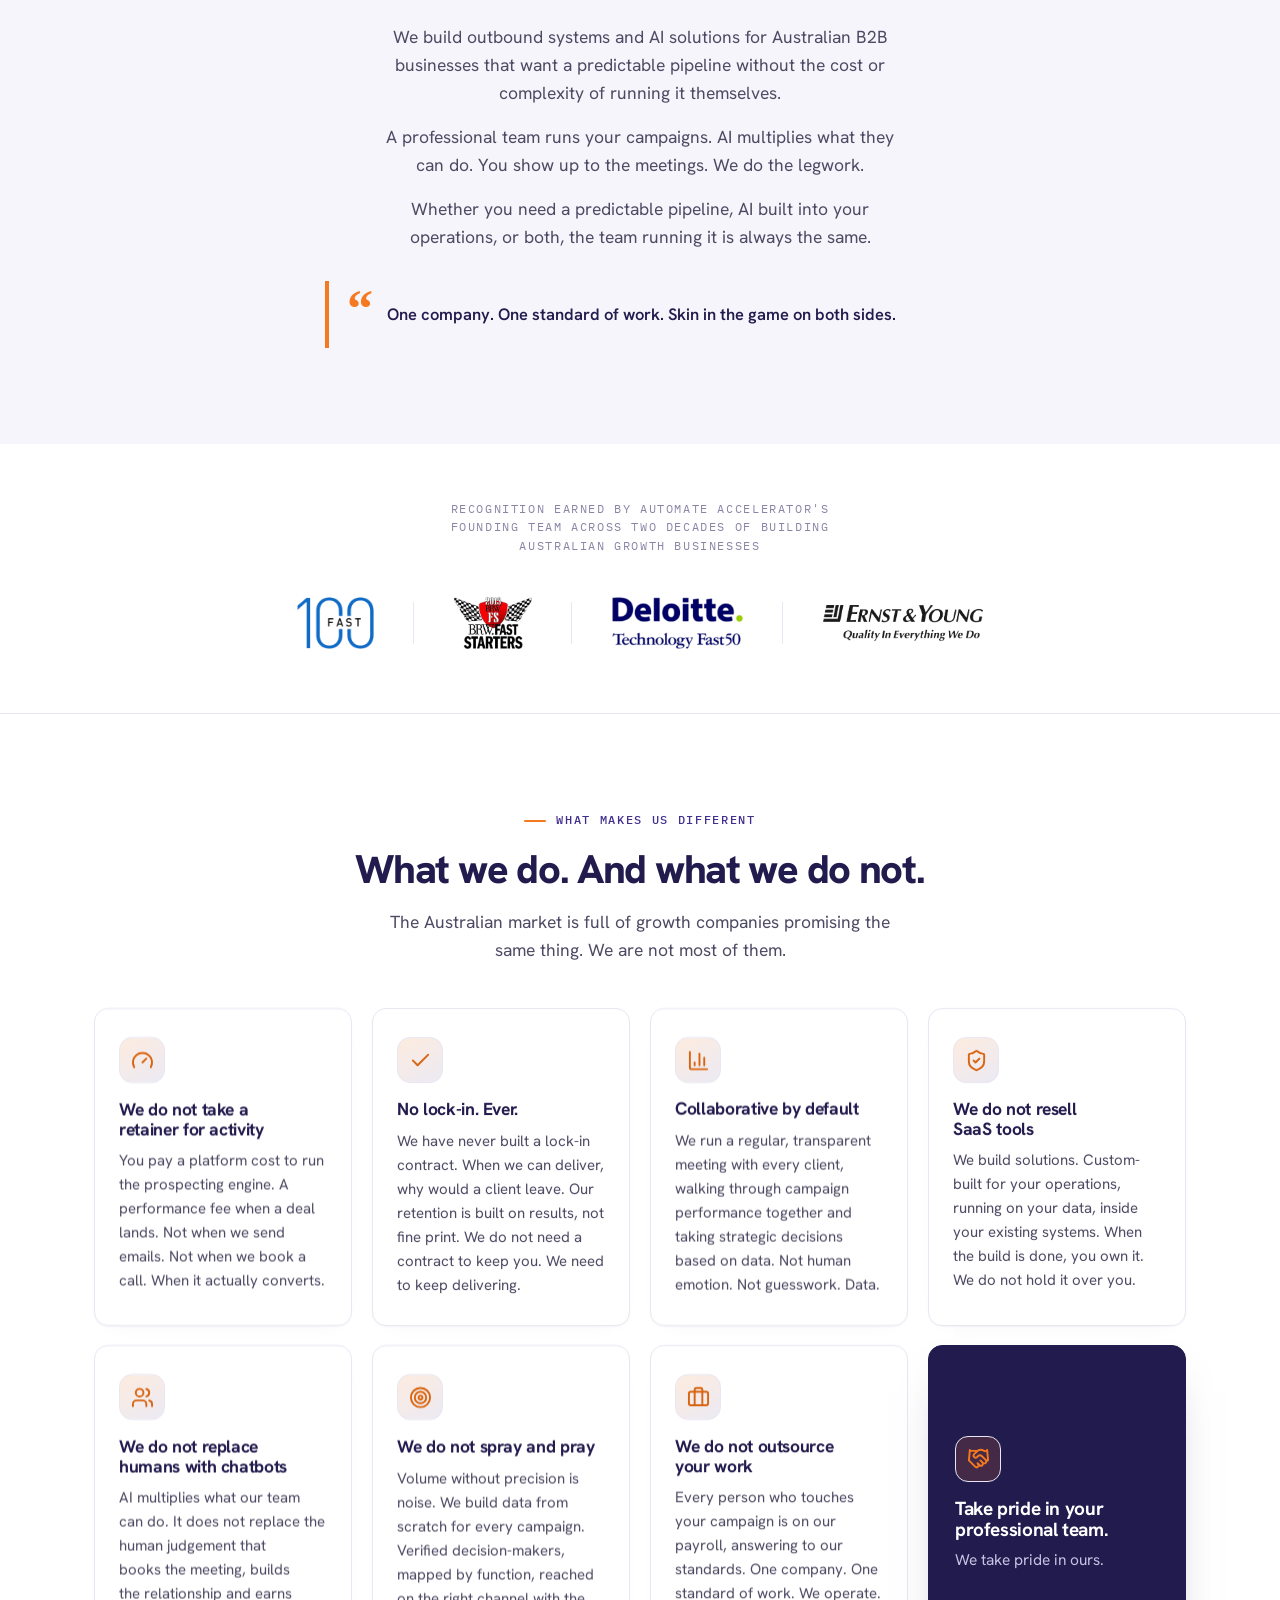
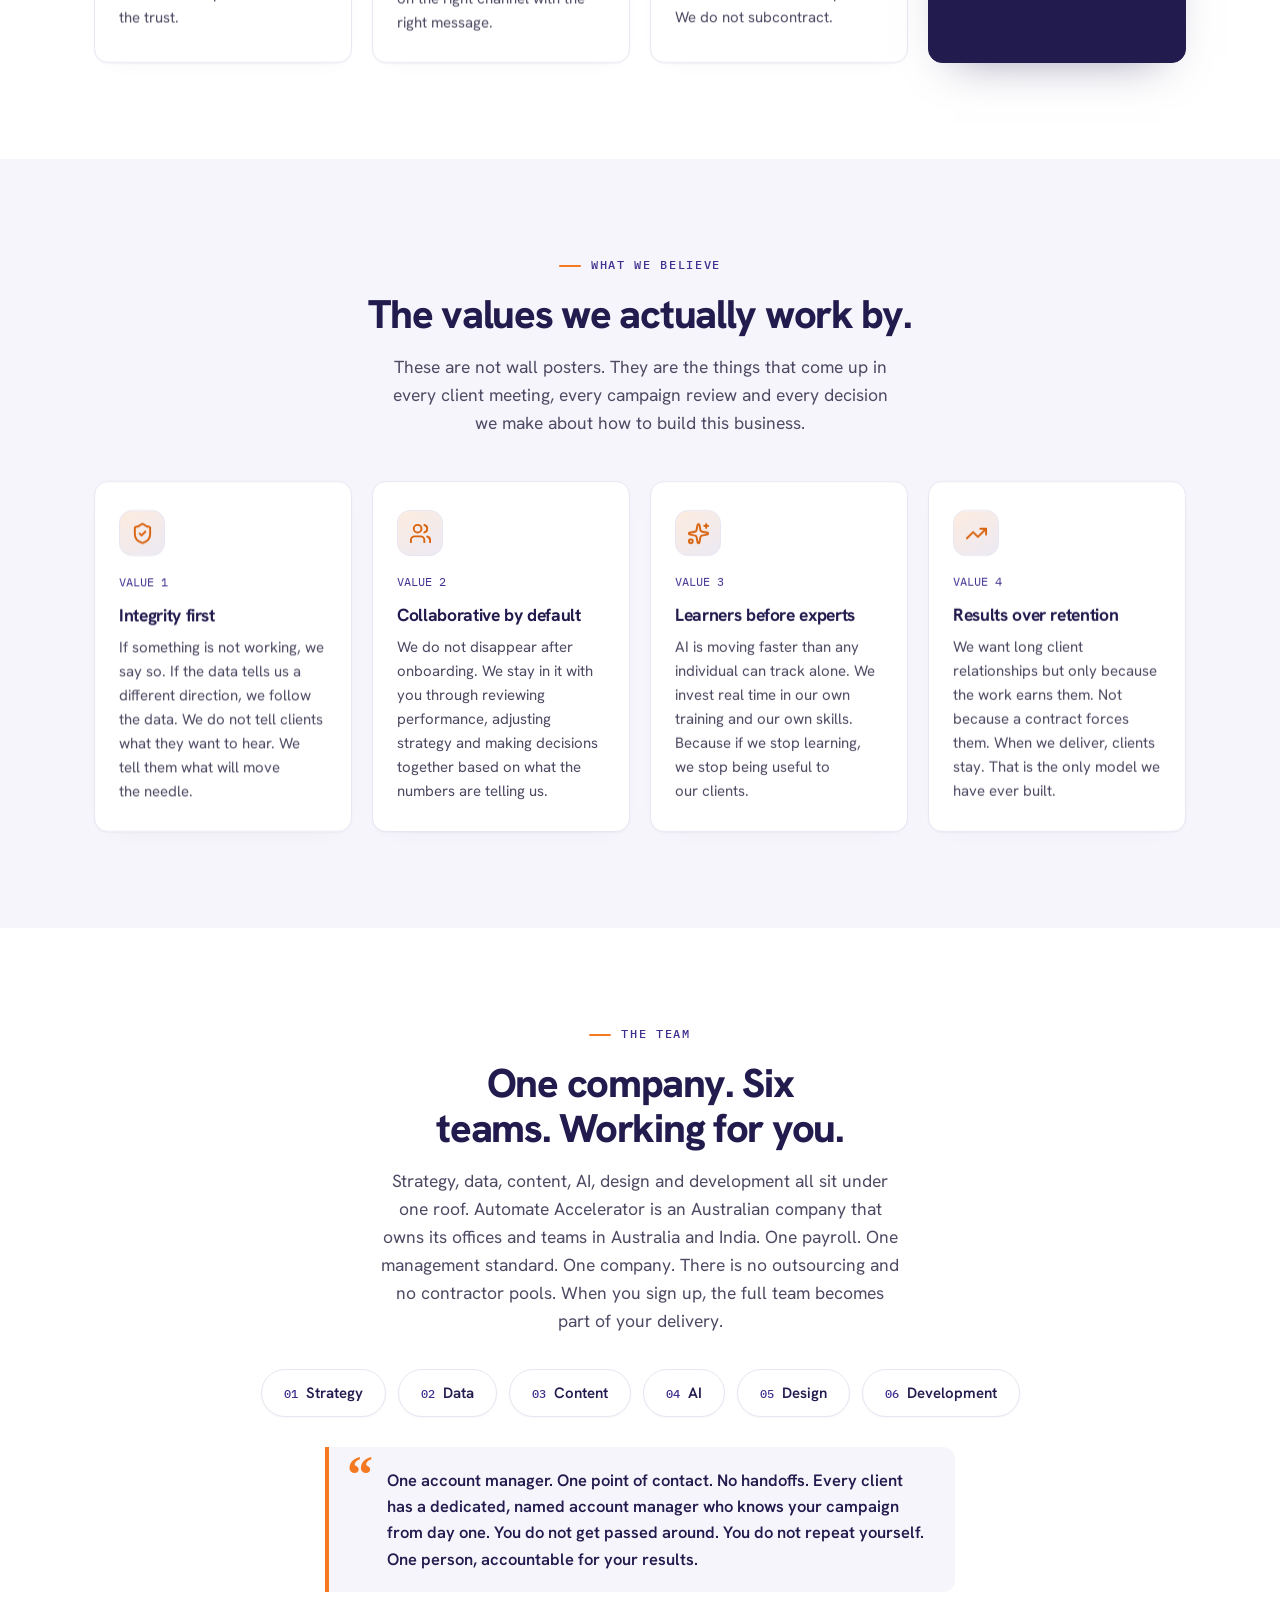
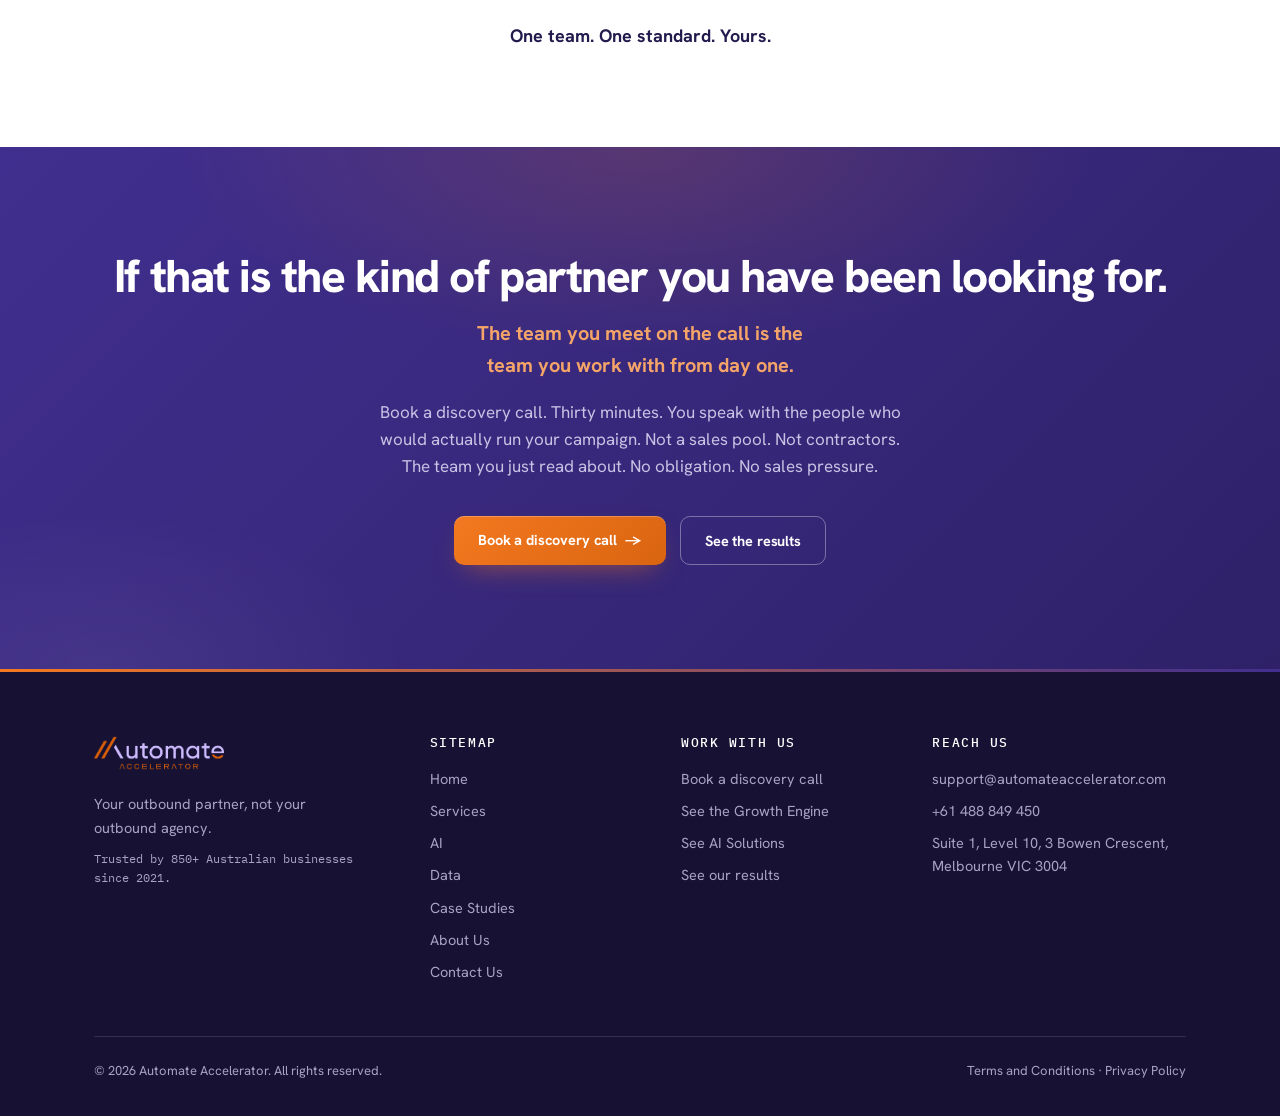
==== commit 6dd33358: "Deploy redesigned site: new hero, animations, sections and pages - New hero with word-by-word blur r" ====
--- a/about.html
+++ b/about.html
@@ -1,178 +1,232 @@
-<!doctype html>
-<html lang="en-AU">
-<head>
-  <meta charset="utf-8" />
-  <meta name="viewport" content="width=device-width, initial-scale=1" />
-  <title>About Us — Your outbound partner, not your outbound agency | Automate Accelerator</title>
-  <meta name="description" content="An Australian B2B growth company building outbound prospecting and AI systems. One company, one standard of work, skin in the game on both sides — our story, principles, values and team model." />
-  <meta name="theme-color" content="#ffffff" />
-  <link rel="preconnect" href="https://fonts.googleapis.com" />
-  <link rel="preconnect" href="https://fonts.gstatic.com" crossorigin />
-  <link href="https://fonts.googleapis.com/css2?family=Hanken+Grotesk:wght@300;400;500;600;700&family=IBM+Plex+Mono:wght@400;500;600;700&display=swap" rel="stylesheet" />
-  <link rel="stylesheet" href="assets/site.css" />
-</head>
-<body id="top">
-  <nav class="nav"><div class="wrap navin">
-    <a href="design-1-revenue-os.html" class="brand"><img src="assets/brand/aa-logo.png" alt="Automate Accelerator" class="brand-logo"></a>
-    <div class="links">
-      <a href="design-1-revenue-os.html">Home</a>
-      <a href="growth-engine.html">Services</a>
-      <a href="ai-solutions.html">AI</a>
-      <a href="data.html">Data</a>
-      <a href="case-studies.html">Case Studies</a>
-      <a href="about.html" class="current">About Us</a>
-      <a href="contact.html">Contact Us</a>
-    </div>
-    <div class="nav-end"><a class="btn" href="contact.html">Book a discovery call →</a></div>
-  </div></nav>
-
-  <main>
-    <!-- WHO WE ARE -->
-    <section class="hero">
-      <div class="wrap">
-        <div class="hero-narrow reveal">
-          <div class="eyebrow">About us</div>
-          <h1>Your outbound partner.<br><span class="gradient-text">Not your outbound agency.</span></h1>
-          <p class="lead">We're an Australian B2B growth company that builds outbound prospecting and AI systems for companies that want predictable pipeline — not another retainer and a monthly report.</p>
-          <p class="hero-note"><span>● One standard</span> One company. One standard of work. Skin in the game on both sides.</p>
-          <div class="hero-actions"><a class="btn" href="contact.html">Book a discovery call →</a><a class="btn btn-ghost" href="case-studies.html">See the results</a></div>
-        </div>
-      </div>
-    </section>
-
-    <!-- OUR STORY -->
-    <section id="story">
-      <div class="wrap">
-        <div class="head reveal">
-          <div>
-            <div class="kicker">Our story</div>
-            <h2>We built what we wished existed.</h2>
-          </div>
-          <p class="sub">The gap we kept seeing — and decided to close.</p>
-        </div>
-        <div class="grid g-3 stagger">
-          <article class="card reveal-up" style="--i:0"><span class="story-icon"><img src="assets/generated/about-story-icons/referrals.png" alt="Growth on referrals icon"></span><h3>Growth on referrals</h3><p>Most businesses grow on referrals and word-of-mouth — until that stops scaling and the pipeline goes quiet.</p></article>
-          <article class="card reveal-up" style="--i:1"><span class="story-icon"><img src="assets/generated/about-story-icons/system-luck.png" alt="Growth system icon"></span><h3>Growth without a system is luck</h3><p>We learned first-hand that growth without a repeatable system isn't a strategy — it's luck dressed up as one.</p></article>
-          <article class="card reveal-up" style="--i:2"><span class="story-icon"><img src="assets/generated/about-story-icons/partner-model.png" alt="Partner model icon"></span><h3>So we built the partner model</h3><p>A team that runs the data, outreach and AI under your brand — and is accountable for the result, not the activity.</p></article>
-        </div>
-      </div>
-    </section>
-
-    <!-- WHAT WE DO -->
-    <section id="what" style="padding-top:0">
-      <div class="wrap">
-        <div class="head center reveal">
-          <div class="kicker" style="text-align:center">What we do</div>
-          <h2>Predictable pipeline, AI built into operations, or both.</h2>
-          <p class="sub" style="margin-top:16px">Whether you need a consistent flow of qualified meetings, AI built inside the systems you already run, or both at once — the same team runs it, end to end, under your brand.</p>
-        </div>
-      </div>
-    </section>
-
-    <!-- WHAT MAKES US DIFFERENT -->
-    <section id="different" class="dark">
-      <div class="wrap">
-        <div class="head reveal">
-          <div>
-            <div class="kicker">What makes us different</div>
-            <h2>Our non-negotiables.</h2>
-          </div>
-          <p class="sub">The principles we won't trade away — they're why clients stay.</p>
-        </div>
-        <div class="grid g-3 stagger">
-          <article class="card reveal-up" style="--i:0"><h3>No retainer for activity</h3><p>You pay to run the engine and a performance fee when results land — not for logged effort.</p></article>
-          <article class="card reveal-up" style="--i:1"><h3>No lock-in</h3><p>We earn the relationship every month. No contracts that trap you regardless of performance.</p></article>
-          <article class="card reveal-up" style="--i:2"><h3>Collaborative by default</h3><p>We work with your team, under your brand, with your approval on what goes out.</p></article>
-          <article class="card reveal-up" style="--i:3"><h3>We don't resell SaaS tools</h3><p>No marked-up software. Third-party tools are yours, billed to you directly, no hidden fees.</p></article>
-          <article class="card reveal-up" style="--i:4"><h3>We don't replace humans with chatbots</h3><p>AI multiplies our people — it doesn't impersonate them or paper over a thin team.</p></article>
-          <article class="card reveal-up" style="--i:5"><h3>No spray and pray</h3><p>Verified data and targeted outreach. We never blast a bought list and hope.</p></article>
-          <article class="card reveal-up" style="--i:6"><h3>No outsourcing</h3><p>One team, one payroll, one standard. No contractors managing contractors.</p></article>
-        </div>
-      </div>
-    </section>
-
-    <!-- WHAT WE BELIEVE -->
-    <section id="believe">
-      <div class="wrap">
-        <div class="head reveal">
-          <div>
-            <div class="kicker purple">What we believe</div>
-            <h2>The values behind the work.</h2>
-          </div>
-          <p class="sub">Four beliefs that shape every engagement.</p>
-        </div>
-        <div class="grid g-4 stagger">
-          <article class="card reveal-up" style="--i:0"><span class="value-icon"><img src="assets/generated/value-icons/integrity.png" alt="Integrity icon"></span><h3>Integrity first</h3><p>We tell you what we'd do if it were our money — even when it's not the easy sell.</p></article>
-          <article class="card reveal-up" style="--i:1"><span class="value-icon"><img src="assets/generated/value-icons/collaboration.png" alt="Collaboration icon"></span><h3>Collaborative by default</h3><p>Your context plus our system beats either one alone. We build with you, not at you.</p></article>
-          <article class="card reveal-up" style="--i:2"><span class="value-icon"><img src="assets/generated/value-icons/learning.png" alt="Learning icon"></span><h3>Learners before experts</h3><p>The market changes fast. We test, measure and adjust rather than defend old playbooks.</p></article>
-          <article class="card reveal-up" style="--i:3"><span class="value-icon"><img src="assets/generated/value-icons/results.png" alt="Results icon"></span><h3>Results over retention</h3><p>We'd rather earn the next month with outcomes than lock you into a contract.</p></article>
-        </div>
-      </div>
-    </section>
-
-    <!-- THE TEAM -->
-    <section id="team" style="padding-top:0">
-      <div class="wrap">
-        <div class="head reveal">
-          <div>
-            <div class="kicker">The team</div>
-            <h2>Strategy, data, content, AI, design and development — under one roof.</h2>
-          </div>
-          <p class="sub">The people who run your data, write your copy, make your calls and build your AI all sit inside the same company.</p>
-        </div>
-        <div class="included reveal-up" style="max-width:820px">
-          <div><span><b>One account manager.</b> One point of contact, start to finish. No handoffs, no being passed around a pod.</span></div>
-          <div><span><b>Specialists, not generalists.</b> Dedicated strategy, data, content, AI, design and development functions.</span></div>
-          <div><span><b>Everyone on our payroll.</b> One standard of work, answerable to one company — never a contractor chain.</span></div>
-        </div>
-      </div>
-    </section>
-
-    <!-- FINAL CTA -->
-    <section class="cta" id="call">
-      <div class="wrap reveal">
-        <div class="cta-panel">
-          <div class="kicker">Get started</div>
-          <h2>If that's the kind of partner you've been looking for…</h2>
-          <p>Let's have a transparent conversation about your pipeline. No obligation, no sales pressure — you leave with useful clarity regardless.</p>
-          <div class="cta-actions">
-            <a class="btn" href="contact.html">Book a discovery call →</a>
-            <a class="btn btn-on-dark" href="case-studies.html">See the results</a>
-          </div>
-        </div>
-      </div>
-    </section>
-  </main>
-
-  <footer class="footer"><div class="wrap">
-    <div class="footer-grid">
-      <div class="footer-brand">
-        <a href="design-1-revenue-os.html" class="brand"><img src="assets/brand/aa-logo.png" alt="Automate Accelerator" class="brand-logo"></a>
-        <p>Your outbound partner, not your outbound agency. Australian B2B growth — human-led, performance-focused and AI-scaled since 2021.</p>
-      </div>
-      <div class="footer-col"><h4>What we do</h4>
-        <a href="growth-engine.html">Growth Engine</a>
-        <a href="ai-solutions.html">AI Solutions</a>
-        <a href="data.html">Data</a>
-        <a href="case-studies.html">Case Studies</a>
-      </div>
-      <div class="footer-col"><h4>Company</h4>
-        <a href="about.html">About Us</a>
-        <a href="design-1-revenue-os.html#industries">Industries</a>
-        <a href="contact.html">Contact Us</a>
-        <a href="design-1-revenue-os.html">Home</a>
-      </div>
-      <div class="footer-col"><h4>Get in touch</h4>
-        <a href="mailto:support@automateaccelerator.com">support@automateaccelerator.com</a>
-        <a href="tel:+61488849450">+61 488 849 450</a>
-        <span>Suite 1, Level 10, 3 Bowen Crescent, Melbourne VIC 3004</span>
-      </div>
-    </div>
-    <div class="footer-bottom">
-      <span>© 2026 Automate Accelerator · automateaccelerator.com</span>
-      <span class="tag">Human-led · Performance-focused · AI-scaled</span>
-    </div>
-  </div></footer>
-  <script src="assets/site.js"></script>
-</body>
-</html>
+<!DOCTYPE html>
+<html lang="en-AU">
+<head>
+<meta charset="UTF-8">
+<meta name="viewport" content="width=device-width, initial-scale=1.0">
+<meta name="description" content="Automate Accelerator is an Australian B2B growth company. We build outbound prospecting and AI systems for businesses that want a predictable pipeline. One company, one standard of work.">
+<meta property="og:title" content="About Us | Automate Accelerator · Your Outbound Partner, Not Your Outbound Agency">
+<meta property="og:description" content="Automate Accelerator is an Australian B2B growth company. We build outbound prospecting and AI systems for businesses that want a predictable pipeline. One company, one standard of work.">
+<meta property="og:type" content="website">
+<meta property="og:site_name" content="Automate Accelerator">
+<meta property="og:locale" content="en_AU">
+<meta name="twitter:card" content="summary">
+<meta name="theme-color" content="#221B4E">
+<link rel="icon" type="image/svg+xml" href="assets/favicon.svg">
+<title>About Us | Automate Accelerator · Your Outbound Partner, Not Your Outbound Agency</title>
+<link rel="preconnect" href="https://fonts.googleapis.com">
+<link rel="preconnect" href="https://fonts.gstatic.com" crossorigin>
+<link href="https://fonts.googleapis.com/css2?family=Hanken+Grotesk:wght@300;400;500;600;700;800&family=IBM+Plex+Mono:wght@400;500&family=Instrument+Serif:ital@0;1&display=swap" rel="stylesheet">
+<link rel="stylesheet" href="styles.css">
+<link rel="stylesheet" href="motion.css">
+<link rel="stylesheet" href="motion-plus.css">
+<link rel="stylesheet" href="magnetic.css">
+<link rel="stylesheet" href="card3d.css">
+<style>
+  /* About-page scoped components */
+  .about-hero{padding:88px 0 64px}
+  /* hierarchy pyramid: heading takes the widest measure (two clean phrase
+     lines), the leads sit narrower beneath it */
+  .about-hero h1{max-width:none;font-size:clamp(34px,4.2vw,56px)}
+  .about-hero h1 .hl{display:block}
+  .about-hero p.lead{max-width:54ch}
+  .about-hero .lead-pull{color:var(--purple);font-weight:600;font-size:18.5px;margin-top:20px;max-width:56ch}
+  /* story paragraphs stack on the page axis (was a 2-col row fighting the
+     centred layout) */
+  .story-grid{display:grid;grid-template-columns:1fr;gap:16px;max-width:64ch;margin:20px auto 0}
+  .diff-close{background:var(--ink);border:1px solid var(--ink);border-radius:14px;padding:28px 26px;display:flex;flex-direction:column;justify-content:center;box-shadow:0 20px 44px -26px rgba(34,27,78,.5)}
+  .diff-close .ico{background:rgba(244,121,32,.16);color:var(--orange)}
+  @media(max-width:900px){.diff-close{grid-column:1/-1}}
+  .diff-close h3{color:#fff;font-size:19px;font-weight:700;margin-bottom:8px}
+  .diff-close p{color:#C8C3E4;font-size:15.5px}
+  .disc-row{display:flex;flex-wrap:wrap;gap:12px;margin-top:34px}
+  .disc{border:1px solid var(--line);background:#fff;border-radius:99px;padding:11px 22px;font-weight:600;color:var(--ink);font-size:15px;box-shadow:0 1px 2px rgba(34,27,78,.04)}
+  .disc b{color:var(--purple);font-family:var(--mono);font-size:12px;font-weight:500;margin-right:8px}
+  .team-close{margin-top:30px;font-size:18px;font-weight:700;color:var(--ink)}
+  @media (max-width:760px){ .story-grid{grid-template-columns:1fr} }
+  /* Centred editorial layout: headings and intros sit on the page axis;
+     card grids and the two-column story body keep their own alignment */
+  .about-hero .wrap{text-align:center}
+  .about-hero h1,.about-hero .lead,.about-hero .lead-pull{margin-left:auto;margin-right:auto}
+  section>.wrap>.eyebrow{text-align:center}
+  h2.sec{text-align:center;margin-left:auto;margin-right:auto}
+  section>.wrap>.sec-intro{text-align:center;margin-left:auto;margin-right:auto}
+  .story-grid .sec-intro{text-align:center}
+  .quote-pull{margin-left:auto;margin-right:auto}
+  .disc-row{justify-content:center}
+  .team-close{text-align:center}
+</style>
+<noscript><style>.rv{opacity:1;transform:none}</style></noscript>
+</head>
+<body>
+
+<header>
+  <div class="wrap nav">
+    <a href="index.html" aria-label="Automate Accelerator home"><img src="AA-logo-dark.png" alt="Automate Accelerator"></a>
+    <ul>
+      <li><a href="index.html">Home</a></li>
+      <li><a href="services.html">Services</a></li>
+      <li><a href="ai.html">AI</a></li>
+      <li><a href="data.html">Data</a></li>
+      <li><a href="case-studies.html">Case Studies</a></li>
+      <li><a href="about.html">About Us</a></li>
+      <li><a class="btn btn-primary" href="contact.html">Book a discovery call</a></li>
+    </ul>
+  </div>
+</header>
+
+<!-- 1 · WHO WE ARE (page hero) -->
+<section class="page-hero about-hero" id="top">
+  <div class="wrap">
+    <span class="eyebrow rv">Who we are</span>
+    <h1><span class="hl">Your outbound <span class="si">partner.</span></span> <span class="hl">Not your outbound agency.</span></h1>
+    <p class="lead rv">Automate Accelerator is an Australian B2B growth company. We build outbound prospecting and AI systems for businesses that want a predictable pipeline without the cost or complexity of running it themselves.</p>
+    <p class="lead rv">A professional team runs your campaigns. AI multiplies what they can do. You show up to the meetings. We do the legwork.</p>
+    <p class="lead-pull rv">One company. One standard of work. Skin in the game on both sides.</p>
+  </div>
+</section>
+
+<!-- 2 · OUR STORY -->
+<section>
+  <div class="wrap">
+    <span class="eyebrow rv">Our story</span>
+    <h2 class="sec">We built what we wished existed.</h2>
+    <p class="sec-intro rv">Most Australian businesses grow on referrals until they stop scaling. The ceiling feels like a market problem. It is almost always a pipeline problem.</p>
+    <div class="story-grid">
+      <p class="sec-intro rv">Our founder lived through it first-hand, building a telecommunications business from the ground up. The lesson was simple. Growth without a system is luck. And luck eventually runs out.</p>
+      <p class="sec-intro rv">Automate Accelerator was built to solve that. Not as an agency that takes a retainer and sends a monthly report. As a partner that builds, runs and owns the outbound system on behalf of the business.</p>
+    </div>
+    <div class="quote-pull rv">Every client has skin in the game. So do we.</div>
+  </div>
+</section>
+
+<!-- 3 · WHAT WE DO -->
+<section class="problem">
+  <div class="wrap">
+    <span class="eyebrow rv">What we do</span>
+    <h2 class="sec">What we do.</h2>
+    <p class="sec-intro rv">We build outbound systems and AI solutions for Australian B2B businesses that want a predictable pipeline without the cost or complexity of running it themselves.</p>
+    <p class="sec-intro rv">A professional team runs your campaigns. AI multiplies what they can do. You show up to the meetings. We do the legwork.</p>
+    <p class="sec-intro rv">Whether you need a predictable pipeline, AI built into your operations, or both, the team running it is always the same.</p>
+    <div class="quote-pull rv">One company. One standard of work. Skin in the game on both sides.</div>
+  </div>
+</section>
+
+<!-- Recognition -->
+<section class="awards">
+  <div class="wrap">
+    <p>Recognition earned by Automate Accelerator's founding team across two decades of building Australian growth businesses</p>
+    <div class="award-row">
+      <div class="award-logo"><img src="assets/awards/brw-fast-100.png" alt="BRW Fast 100"></div>
+      <div class="award-logo"><img src="assets/awards/brw-fast-starters.png" alt="BRW Fast Starters"></div>
+      <div class="award-logo"><img src="assets/awards/deloitte-technology-fast-50.png" alt="Deloitte Technology Fast 50"></div>
+      <div class="award-logo"><img src="assets/awards/ernst-young.png" alt="Ernst &amp; Young"></div>
+    </div>
+  </div>
+</section>
+
+<!-- 4 · WHAT MAKES US DIFFERENT -->
+<section>
+  <div class="wrap">
+    <span class="eyebrow rv">What makes us different</span>
+    <h2 class="sec">What we do. And what we do not.</h2>
+    <p class="sec-intro rv">The Australian market is full of growth companies promising the same thing. We are not most of them.</p>
+    <div class="cards4">
+      <div class="card rv"><span class="ico"><svg class="lucide lucide-gauge" xmlns="http://www.w3.org/2000/svg" width="24" height="24" viewBox="0 0 24 24" fill="none" stroke="currentColor" stroke-width="2" stroke-linecap="round" stroke-linejoin="round"><path d="m12 14 4-4" /><path d="M3.34 19a10 10 0 1 1 17.32 0" /></svg></span><div class="k"></div><h3>We do not take a retainer for activity</h3><p>You pay a platform cost to run the prospecting engine. A performance fee when a deal lands. Not when we send emails. Not when we book a call. When it actually converts.</p></div>
+      <div class="card rv"><span class="ico"><svg class="lucide lucide-check" xmlns="http://www.w3.org/2000/svg" width="24" height="24" viewBox="0 0 24 24" fill="none" stroke="currentColor" stroke-width="2" stroke-linecap="round" stroke-linejoin="round"><path d="M20 6 9 17l-5-5" /></svg></span><div class="k"></div><h3>No lock-in. Ever.</h3><p>We have never built a lock-in contract. When we can deliver, why would a client leave. Our retention is built on results, not fine print. We do not need a contract to keep you. We need to keep delivering.</p></div>
+      <div class="card rv"><span class="ico"><svg class="lucide lucide-chart-column" xmlns="http://www.w3.org/2000/svg" width="24" height="24" viewBox="0 0 24 24" fill="none" stroke="currentColor" stroke-width="2" stroke-linecap="round" stroke-linejoin="round"><path d="M3 3v16a2 2 0 0 0 2 2h16" /><path d="M18 17V9" /><path d="M13 17V5" /><path d="M8 17v-3" /></svg></span><div class="k"></div><h3>Collaborative by default</h3><p>We run a regular, transparent meeting with every client, walking through campaign performance together and taking strategic decisions based on data. Not human emotion. Not guesswork. Data.</p></div>
+      <div class="card rv"><span class="ico"><svg class="lucide lucide-shield-check" xmlns="http://www.w3.org/2000/svg" width="24" height="24" viewBox="0 0 24 24" fill="none" stroke="currentColor" stroke-width="2" stroke-linecap="round" stroke-linejoin="round"><path d="M20 13c0 5-3.5 7.5-7.66 8.95a1 1 0 0 1-.67-.01C7.5 20.5 4 18 4 13V6a1 1 0 0 1 1-1c2 0 4.5-1.2 6.24-2.72a1.17 1.17 0 0 1 1.52 0C14.51 3.81 17 5 19 5a1 1 0 0 1 1 1z" /><path d="m9 12 2 2 4-4" /></svg></span><div class="k"></div><h3>We do not resell SaaS tools</h3><p>We build solutions. Custom-built for your operations, running on your data, inside your existing systems. When the build is done, you own it. We do not hold it over you.</p></div>
+      <div class="card rv"><span class="ico"><svg class="lucide lucide-users" xmlns="http://www.w3.org/2000/svg" width="24" height="24" viewBox="0 0 24 24" fill="none" stroke="currentColor" stroke-width="2" stroke-linecap="round" stroke-linejoin="round"><path d="M16 21v-2a4 4 0 0 0-4-4H6a4 4 0 0 0-4 4v2" /><path d="M16 3.128a4 4 0 0 1 0 7.744" /><path d="M22 21v-2a4 4 0 0 0-3-3.87" /><circle cx="9" cy="7" r="4" /></svg></span><div class="k"></div><h3>We do not replace humans with chatbots</h3><p>AI multiplies what our team can do. It does not replace the human judgement that books the meeting, builds the relationship and earns the trust.</p></div>
+      <div class="card rv"><span class="ico"><svg class="lucide lucide-target" xmlns="http://www.w3.org/2000/svg" width="24" height="24" viewBox="0 0 24 24" fill="none" stroke="currentColor" stroke-width="2" stroke-linecap="round" stroke-linejoin="round"><circle cx="12" cy="12" r="10" /><circle cx="12" cy="12" r="6" /><circle cx="12" cy="12" r="2" /></svg></span><div class="k"></div><h3>We do not spray and pray</h3><p>Volume without precision is noise. We build data from scratch for every campaign. Verified decision-makers, mapped by function, reached on the right channel with the right message.</p></div>
+      <div class="card rv"><span class="ico"><svg class="lucide lucide-briefcase" xmlns="http://www.w3.org/2000/svg" width="24" height="24" viewBox="0 0 24 24" fill="none" stroke="currentColor" stroke-width="2" stroke-linecap="round" stroke-linejoin="round"><path d="M16 20V4a2 2 0 0 0-2-2h-4a2 2 0 0 0-2 2v16" /><rect width="20" height="14" x="2" y="6" rx="2" /></svg></span><div class="k"></div><h3>We do not outsource your work</h3><p>Every person who touches your campaign is on our payroll, answering to our standards. One company. One standard of work. We operate. We do not subcontract.</p></div>
+      <div class="diff-close rv"><span class="ico"><svg class="lucide lucide-handshake" xmlns="http://www.w3.org/2000/svg" width="24" height="24" viewBox="0 0 24 24" fill="none" stroke="currentColor" stroke-width="2" stroke-linecap="round" stroke-linejoin="round"><path d="m11 17 2 2a1 1 0 1 0 3-3" /><path d="m14 14 2.5 2.5a1 1 0 1 0 3-3l-3.88-3.88a3 3 0 0 0-4.24 0l-.88.88a1 1 0 1 1-3-3l2.81-2.81a5.79 5.79 0 0 1 7.06-.87l.47.28a2 2 0 0 0 1.42.25L21 4" /><path d="m21 3 1 11h-2" /><path d="M3 3 2 14l6.5 6.5a1 1 0 1 0 3-3" /><path d="M3 4h8" /></svg></span><h3>Take pride in your professional team.</h3><p>We take pride in ours.</p></div>
+    </div>
+  </div>
+</section>
+
+<!-- 5 · WHAT WE BELIEVE -->
+<section class="problem">
+  <div class="wrap">
+    <span class="eyebrow rv">What we believe</span>
+    <h2 class="sec">The values we actually work by.</h2>
+    <p class="sec-intro rv">These are not wall posters. They are the things that come up in every client meeting, every campaign review and every decision we make about how to build this business.</p>
+    <div class="values">
+      <div class="card rv"><span class="ico"><svg class="lucide lucide-shield-check" xmlns="http://www.w3.org/2000/svg" width="24" height="24" viewBox="0 0 24 24" fill="none" stroke="currentColor" stroke-width="2" stroke-linecap="round" stroke-linejoin="round"><path d="M20 13c0 5-3.5 7.5-7.66 8.95a1 1 0 0 1-.67-.01C7.5 20.5 4 18 4 13V6a1 1 0 0 1 1-1c2 0 4.5-1.2 6.24-2.72a1.17 1.17 0 0 1 1.52 0C14.51 3.81 17 5 19 5a1 1 0 0 1 1 1z" /><path d="m9 12 2 2 4-4" /></svg></span><span class="why-num">VALUE 1</span><h3>Integrity first</h3><p>If something is not working, we say so. If the data tells us a different direction, we follow the data. We do not tell clients what they want to hear. We tell them what will move the needle.</p></div>
+      <div class="card rv"><span class="ico"><svg class="lucide lucide-users" xmlns="http://www.w3.org/2000/svg" width="24" height="24" viewBox="0 0 24 24" fill="none" stroke="currentColor" stroke-width="2" stroke-linecap="round" stroke-linejoin="round"><path d="M16 21v-2a4 4 0 0 0-4-4H6a4 4 0 0 0-4 4v2" /><path d="M16 3.128a4 4 0 0 1 0 7.744" /><path d="M22 21v-2a4 4 0 0 0-3-3.87" /><circle cx="9" cy="7" r="4" /></svg></span><span class="why-num">VALUE 2</span><h3>Collaborative by default</h3><p>We do not disappear after onboarding. We stay in it with you through reviewing performance, adjusting strategy and making decisions together based on what the numbers are telling us.</p></div>
+      <div class="card rv"><span class="ico"><svg class="lucide lucide-sparkles" xmlns="http://www.w3.org/2000/svg" width="24" height="24" viewBox="0 0 24 24" fill="none" stroke="currentColor" stroke-width="2" stroke-linecap="round" stroke-linejoin="round"><path d="M11.017 2.814a1 1 0 0 1 1.966 0l1.051 5.558a2 2 0 0 0 1.594 1.594l5.558 1.051a1 1 0 0 1 0 1.966l-5.558 1.051a2 2 0 0 0-1.594 1.594l-1.051 5.558a1 1 0 0 1-1.966 0l-1.051-5.558a2 2 0 0 0-1.594-1.594l-5.558-1.051a1 1 0 0 1 0-1.966l5.558-1.051a2 2 0 0 0 1.594-1.594z" /><path d="M20 2v4" /><path d="M22 4h-4" /><circle cx="4" cy="20" r="2" /></svg></span><span class="why-num">VALUE 3</span><h3>Learners before experts</h3><p>AI is moving faster than any individual can track alone. We invest real time in our own training and our own skills. Because if we stop learning, we stop being useful to our clients.</p></div>
+      <div class="card rv"><span class="ico"><svg class="lucide lucide-trending-up" xmlns="http://www.w3.org/2000/svg" width="24" height="24" viewBox="0 0 24 24" fill="none" stroke="currentColor" stroke-width="2" stroke-linecap="round" stroke-linejoin="round"><path d="M16 7h6v6" /><path d="m22 7-8.5 8.5-5-5L2 17" /></svg></span><span class="why-num">VALUE 4</span><h3>Results over retention</h3><p>We want long client relationships but only because the work earns them. Not because a contract forces them. When we deliver, clients stay. That is the only model we have ever built.</p></div>
+    </div>
+  </div>
+</section>
+
+<!-- 6 · THE TEAM -->
+<section>
+  <div class="wrap">
+    <span class="eyebrow rv">The team</span>
+    <h2 class="sec">One company. Six teams. Working for you.</h2>
+    <p class="sec-intro rv">Strategy, data, content, AI, design and development all sit under one roof. Automate Accelerator is an Australian company that owns its offices and teams in Australia and India. One payroll. One management standard. One company. There is no outsourcing and no contractor pools. When you sign up, the full team becomes part of your delivery.</p>
+    <div class="disc-row rv">
+      <span class="disc"><b>01</b>Strategy</span>
+      <span class="disc"><b>02</b>Data</span>
+      <span class="disc"><b>03</b>Content</span>
+      <span class="disc"><b>04</b>AI</span>
+      <span class="disc"><b>05</b>Design</span>
+      <span class="disc"><b>06</b>Development</span>
+    </div>
+    <div class="quote-pull rv">One account manager. One point of contact. No handoffs. Every client has a dedicated, named account manager who knows your campaign from day one. You do not get passed around. You do not repeat yourself. One person, accountable for your results.</div>
+    <p class="team-close rv">One team. One standard. Yours.</p>
+  </div>
+</section>
+
+<!-- 7 · FINAL CTA -->
+<section class="final" id="book">
+  <div class="wrap">
+    <h2>If that is the kind of partner you have been looking for.</h2>
+    <p class="sub2">The team you meet on the call is the team you work with from day one.</p>
+    <p>Book a discovery call. Thirty minutes. You speak with the people who would actually run your campaign. Not a sales pool. Not contractors. The team you just read about. No obligation. No sales pressure.</p>
+    <div class="hero-ctas" style="justify-content:center">
+      <a class="btn btn-primary" href="contact.html">Book a discovery call</a>
+      <a class="btn btn-ghost" href="case-studies.html">See the results</a>
+    </div>
+  </div>
+</section>
+
+<footer>
+  <div class="wrap">
+    <div class="foot">
+      <div>
+        <img src="AA-logo-dark.png" alt="Automate Accelerator">
+        <p>Your outbound partner, not your outbound agency.</p>
+        <p style="margin-top:10px;font-family:var(--mono);font-size:12px">Trusted by 850+ Australian businesses since 2021.</p>
+      </div>
+      <div>
+        <h4>Sitemap</h4>
+        <ul><li><a href="index.html">Home</a></li><li><a href="services.html">Services</a></li><li><a href="ai.html">AI</a></li><li><a href="data.html">Data</a></li><li><a href="case-studies.html">Case Studies</a></li><li><a href="about.html">About Us</a></li><li><a href="contact.html">Contact Us</a></li></ul>
+      </div>
+      <div>
+        <h4>Work with us</h4>
+        <ul><li><a href="contact.html">Book a discovery call</a></li><li><a href="services.html">See the Growth Engine</a></li><li><a href="ai.html">See AI Solutions</a></li><li><a href="case-studies.html">See our results</a></li></ul>
+      </div>
+      <div>
+        <h4>Reach us</h4>
+        <ul>
+          <li><a href="mailto:support@automateaccelerator.com">support@automateaccelerator.com</a></li>
+          <li><a href="tel:+61488849450">+61 488 849 450</a></li>
+          <li>Suite 1, Level 10, 3 Bowen Crescent,<br>Melbourne VIC 3004</li>
+        </ul>
+      </div>
+    </div>
+    <div class="foot-bar">
+      <span>© 2026 Automate Accelerator. All rights reserved.</span>
+      <span><a href="terms.html">Terms and Conditions</a> · <a href="privacy.html">Privacy Policy</a></span>
+    </div>
+  </div>
+</footer>
+
+<script src="assets/vendor/gsap.min.js" defer></script>
+<script src="app.js" defer></script>
+<script src="motion-plus.js" defer></script>
+<script src="motion.js" defer></script>
+<script src="magnetic.js" defer></script>
+<script src="card3d.js" defer></script>
+</body>
+</html>
--- a/styles.css
+++ b/styles.css
@@ -0,0 +1,788 @@
+:root{
+  --paper:#FFFFFF;
+  --mist:#F6F5FB;
+  --ink:#221B4E;
+  --body-c:#4D4A63;
+  --purple:#412F8F;
+  --orange:#F47920;
+  --orange-deep:#D96410;
+  --line:#E8E6F2;
+  --mono:'IBM Plex Mono',ui-monospace,SFMono-Regular,Menlo,monospace;
+}
+*{box-sizing:border-box;margin:0;padding:0}
+@media (prefers-reduced-motion:no-preference){html{scroll-behavior:smooth}}
+body{font-family:'Hanken Grotesk',system-ui,-apple-system,sans-serif;background:var(--paper);color:var(--body-c);font-size:17px;line-height:1.6;-webkit-font-smoothing:antialiased}
+h1,h2,h3,h4{color:var(--ink);font-weight:800;line-height:1.12;letter-spacing:-.02em}
+.wrap{max-width:1140px;margin:0 auto;padding:0 24px}
+section{padding:88px 0;position:relative}
+.eyebrow{font-family:var(--mono);font-size:12px;letter-spacing:.14em;text-transform:uppercase;color:var(--purple);font-weight:500;display:block;margin-bottom:18px}
+.sec-tag{font-family:var(--mono);font-size:10.5px;letter-spacing:.1em;color:#B7B2CE;position:absolute;top:34px;right:24px;text-transform:uppercase}
+.btn{display:inline-block;padding:12px 24px;border-radius:8px;font-weight:700;font-size:14.5px;text-decoration:none;transition:transform .15s ease,box-shadow .15s ease;letter-spacing:-.01em}
+.btn-primary{background:var(--orange);color:#fff;box-shadow:0 10px 26px -12px rgba(244,121,32,.55)}
+.btn-primary:hover{background:var(--orange-deep);transform:translateY(-2px)}
+.btn-ghost{color:var(--purple);border:1.5px solid var(--line);background:#fff}
+.btn-ghost:hover{border-color:var(--purple);transform:translateY(-2px)}
+.btn:focus-visible,a:focus-visible{outline:3px solid var(--purple);outline-offset:3px;border-radius:6px}
+
+/* Header */
+header{position:sticky;top:0;background:rgba(255,255,255,.94);backdrop-filter:blur(10px);border-bottom:1px solid var(--line);z-index:50}
+.nav{display:flex;align-items:center;justify-content:space-between;height:72px;flex-wrap:wrap}
+.nav img{height:38px;display:block}
+.nav ul{display:flex;gap:26px;list-style:none;align-items:center;flex-wrap:wrap}
+.nav a{color:var(--ink);text-decoration:none;font-weight:600;font-size:15px}
+.nav a.soon{color:#A8A3C2;cursor:default}
+.nav .btn{padding:10px 20px;font-size:14.5px}
+.nav .btn-primary{color:#fff}
+
+/* Hero */
+.hero{padding:84px 0 56px;background:linear-gradient(180deg,var(--paper) 0%,var(--mist) 100%)}
+.hero-grid{display:grid;grid-template-columns:1.08fr .92fr;gap:56px;align-items:center}
+.hero h1{font-size:clamp(38px,4.6vw,58px)}
+.hero h1 em{font-style:normal;color:var(--purple)}
+.hero h1 .amp{color:var(--orange)}
+.hero .sub{font-size:20px;font-weight:600;color:var(--purple);margin:22px 0 14px}
+.hero p.lead{font-size:17.5px;max-width:54ch}
+.hero-ctas{display:flex;gap:14px;margin-top:32px;flex-wrap:wrap}
+
+/* Funnel card — signature element */
+.funnel-card{background:#fff;border:1px solid var(--line);border-radius:16px;padding:30px 30px 24px;box-shadow:0 34px 70px -40px rgba(34,27,78,.35)}
+.funnel-card .fc-head{display:flex;justify-content:space-between;align-items:baseline;margin-bottom:6px}
+.funnel-card .fc-title{font-weight:800;color:var(--ink);font-size:15.5px;letter-spacing:-.01em}
+.funnel-card .fc-badge{font-family:var(--mono);font-size:10.5px;letter-spacing:.08em;color:var(--purple);background:var(--mist);padding:4px 9px;border-radius:99px}
+.funnel-card .fc-sub{font-size:13px;color:#8A85A6;margin-bottom:20px}
+.f-row{margin-bottom:16px}
+.f-row .f-label{display:flex;justify-content:space-between;font-family:var(--mono);font-size:11.5px;letter-spacing:.05em;color:var(--body-c);margin-bottom:6px}
+.f-row .f-label strong{color:var(--ink);font-weight:500}
+.f-bar{height:26px;border-radius:6px;background:var(--mist);overflow:hidden}
+.f-bar i{display:block;height:100%;width:0;border-radius:6px;background:var(--purple);opacity:.28;transition:width 1.1s cubic-bezier(.2,.7,.2,1)}
+.f-row:nth-child(4) .f-bar i{opacity:.5}
+.f-row:nth-child(5) .f-bar i{opacity:.75}
+.f-row.hot .f-bar i{background:var(--orange);opacity:1}
+.f-note{font-size:12.5px;color:#8A85A6;margin-top:14px;font-family:var(--mono)}
+
+/* Metric strip */
+.metrics{background:var(--ink);padding:34px 0}
+.metrics .wrap{display:grid;grid-template-columns:repeat(4,1fr);gap:20px}
+.metric{text-align:center}
+.metric b{display:block;font-size:clamp(26px,2.7vw,34px);font-weight:800;color:#fff;letter-spacing:-.02em}
+.metric>span{display:block;margin-top:12px;font-family:var(--mono);font-size:11.5px;line-height:1.5;letter-spacing:.08em;text-transform:uppercase;color:#B9B3D9;max-width:20ch;margin-left:auto;margin-right:auto}
+
+/* Awards — authentic logos, greyscale with hairline dividers */
+.awards{padding:56px 0;border-bottom:1px solid var(--line);background:#fff}
+.awards p{text-align:center;font-family:var(--mono);font-size:11.5px;letter-spacing:.14em;text-transform:uppercase;color:#8A85A6;margin-bottom:34px;max-width:60ch;margin-left:auto;margin-right:auto;line-height:1.6}
+.award-row{display:flex;justify-content:center;align-items:center;flex-wrap:wrap;gap:0}
+.award-logo{display:flex;align-items:center;justify-content:center;padding:8px 40px;position:relative}
+.award-logo:not(:last-child)::after{content:"";position:absolute;right:0;top:50%;transform:translateY(-50%);height:42px;width:1px;background:var(--line)}
+.award-logo img{max-height:52px;max-width:160px;width:auto;object-fit:contain;transition:transform .35s ease}
+.award-logo img:hover{transform:translateY(-2px)}
+@media(max-width:860px){
+  .awards p{max-width:40ch;font-size:10.5px;letter-spacing:.1em}
+  .award-row{display:grid;grid-template-columns:minmax(0,1fr) minmax(0,1fr);gap:18px 10px;align-items:center;justify-items:center}
+  .award-logo{padding:10px;min-width:0;width:100%;overflow:hidden}
+  /* absolute cap smaller than the narrowest possible cell (~130px at 320px viewport)
+     so a logo can never drive a grid/flex overflow in any rendering engine */
+  .award-logo img{max-height:38px;max-width:128px}
+  .award-logo::after{display:none!important}
+}
+@media(max-width:430px){
+  .awards p{max-width:32ch;letter-spacing:.06em}
+  .award-logo img{max-height:34px}
+}
+
+/* Problem */
+.cards4{display:grid;grid-template-columns:repeat(4,1fr);gap:20px;margin-top:44px}
+.card{background:#fff;border:1px solid var(--line);border-radius:14px;padding:28px 24px;transition:transform .15s ease,box-shadow .15s ease}
+.card:hover{transform:translateY(-4px);box-shadow:0 24px 44px -30px rgba(34,27,78,.3)}
+.card h3{font-size:17.5px;margin-bottom:10px;font-weight:700}
+.card p{font-size:15px}
+.card .k{width:34px;height:4px;border-radius:2px;background:var(--orange);margin-bottom:18px}
+.problem{background:var(--mist)}
+h2.sec{font-size:clamp(28px,3.4vw,40px);max-width:30ch;text-wrap:balance}
+.sec-intro{font-size:17.5px;max-width:52ch;margin-top:16px;text-wrap:pretty}
+
+/* Two paths */
+.paths{display:grid;grid-template-columns:1fr 1fr;gap:26px;margin-top:44px}
+.path{border-radius:18px;padding:40px 36px;border:1px solid var(--line);background:#fff}
+.path.growth{border-top:5px solid var(--orange)}
+.path.ai{border-top:5px solid var(--purple)}
+.path .p-for{font-family:var(--mono);font-size:12px;letter-spacing:.1em;text-transform:uppercase;color:#8A85A6;margin-bottom:10px}
+.path h3{font-size:25px;margin-bottom:6px}
+.path .p-lead{font-weight:600;color:var(--ink);margin-bottom:18px;font-size:16px}
+.path ul{list-style:none;margin:0 0 26px}
+.path li{padding-left:26px;position:relative;margin-bottom:11px;font-size:15.5px}
+.path li::before{content:"";position:absolute;left:0;top:8px;width:9px;height:9px;border-radius:99px;background:var(--orange)}
+.path.ai li::before{background:var(--purple)}
+
+/* Compare table */
+.compare{background:var(--mist)}
+.cmp{display:grid;grid-template-columns:1fr 1fr;gap:0;margin-top:44px;border:1px solid var(--line);border-radius:16px;overflow:hidden}
+.cmp>div{background:#fff;padding:34px 36px}
+.cmp .get{border-right:1px solid var(--line)}
+.cmp h3{font-size:15px;font-family:var(--mono);font-weight:500;letter-spacing:.1em;text-transform:uppercase;margin-bottom:22px}
+.cmp .get h3{color:var(--orange-deep)}
+.cmp .avoid h3{color:#8A85A6}
+.cmp ul{list-style:none}
+.cmp li{padding:11px 0 11px 30px;border-bottom:1px dashed var(--line);position:relative;font-size:15.5px}
+.cmp li:last-child{border-bottom:0}
+.cmp .get li::before{content:"✓";position:absolute;left:0;color:var(--orange);font-weight:800}
+.cmp .avoid li{color:#8A85A6}
+.cmp .avoid li::before{content:"✕";position:absolute;left:0;color:#C9C4DD;font-weight:800}
+
+/* Why */
+.cards3{display:grid;grid-template-columns:repeat(3,1fr);gap:22px;margin-top:44px}
+.why-num{font-family:var(--mono);font-size:12px;color:var(--purple);margin-bottom:14px;display:block}
+
+/* Industries */
+.industries{background:var(--ink)}
+.industries h2,.industries .sec-intro{color:#fff}
+.industries .sec-intro{color:#C8C3E4}
+.industries .eyebrow{color:#F4A468}
+.ind-grid{display:flex;flex-wrap:wrap;gap:11px;margin-top:40px}
+.ind{border:1px solid rgba(255,255,255,.22);color:#EDEBF8;border-radius:99px;padding:9px 18px;font-size:14px;font-weight:600}
+.industries .btn-primary{margin-top:40px}
+
+/* Testimonials */
+.quotes{display:grid;grid-template-columns:repeat(3,1fr);gap:22px;margin-top:44px}
+.quote{background:#fff;border:1px solid var(--line);border-radius:14px;padding:30px 28px}
+.quote p{font-size:15.5px;color:var(--ink);font-weight:500;margin-bottom:18px}
+.quote p::before{content:"“";color:var(--orange);font-size:30px;line-height:0;vertical-align:-8px;margin-right:4px;font-weight:800}
+.quote .who{font-size:13.5px;color:#8A85A6}
+.quote .who b{color:var(--purple);display:block;font-size:14.5px}
+
+/* Ticker */
+/* Client logo wall */
+.logo-wall{padding:46px 0;border-top:1px solid var(--line);border-bottom:1px solid var(--line);overflow:hidden;background:#fff;position:relative}
+.logo-wall .lead{text-align:center;font-family:var(--mono);font-size:12px;letter-spacing:.12em;text-transform:uppercase;color:#8A85A6;margin-bottom:30px}
+.logo-track{display:flex;width:max-content;animation:scroll 70s linear infinite}
+.logo-track:hover{animation-play-state:paused}
+.logo-set{display:flex;align-items:center}
+.logo-item{flex:0 0 auto;display:flex;align-items:center;justify-content:center;height:44px;padding:0 34px}
+.logo-item img{max-height:44px;max-width:150px;width:auto;height:auto;object-fit:contain}
+@keyframes scroll{to{transform:translateX(-50%)}}
+
+/* Final CTA */
+.final{background:linear-gradient(135deg,var(--purple) 0%,#2E2168 100%);text-align:center;padding:104px 0}
+.final h2{color:#fff;font-size:clamp(30px,3.8vw,46px)}
+.final .sub2{color:#F4A468;font-size:20px;font-weight:700;margin:14px auto 18px}
+.final p{color:#C8C3E4;max-width:56ch;margin:0 auto 36px;text-wrap:balance}
+.final .btn-ghost{background:transparent;color:#fff;border-color:rgba(255,255,255,.35)}
+
+/* Footer */
+footer{background:#171233;color:#A8A3C2;padding:64px 0 34px;font-size:14.5px}
+.foot{display:grid;grid-template-columns:1.4fr 1fr 1fr 1.2fr;gap:40px;margin-bottom:44px}
+/* Reversed brand logo for the dark footer: invert flips lightness (purple
+   wordmark -> light lavender), hue-rotate restores the original hues so the
+   orange slashes stay orange. Same asset as the header. */
+.foot img{height:34px;margin-bottom:16px;filter:invert(1) hue-rotate(180deg)}
+.foot h4{color:#fff;font-size:13px;font-family:var(--mono);font-weight:500;letter-spacing:.12em;text-transform:uppercase;margin-bottom:16px}
+.foot ul{list-style:none}
+.foot li{margin-bottom:9px}
+footer a{color:#A8A3C2;text-decoration:none}
+footer a:hover{color:#fff}
+.foot-bar{border-top:1px solid rgba(255,255,255,.12);padding-top:24px;display:flex;justify-content:space-between;flex-wrap:wrap;gap:10px;font-size:13px}
+
+/* Prototype ribbon */
+.proto{position:fixed;bottom:16px;left:16px;background:var(--ink);color:#fff;font-family:var(--mono);font-size:10.5px;letter-spacing:.08em;padding:7px 13px;border-radius:99px;z-index:99;opacity:.85}
+
+/* Reveal */
+.rv{opacity:0;transform:translateY(18px);transition:opacity .6s ease,transform .6s ease}
+.rv.in{opacity:1;transform:none}
+@media (prefers-reduced-motion:reduce){
+  .rv{opacity:1;transform:none;transition:none}
+  .logo-track{animation:none;flex-wrap:wrap;width:auto;justify-content:center;gap:8px 0}
+  .logo-set+.logo-set{display:none}
+  .f-bar i{transition:none}
+}
+@media (max-width:960px){
+  .hero-grid{grid-template-columns:1fr;gap:40px}
+  .cards4{grid-template-columns:1fr 1fr}
+  .paths,.cmp,.quotes,.cards3{grid-template-columns:1fr}
+  .cmp .get{border-right:0;border-bottom:1px solid var(--line)}
+  .metrics .wrap{grid-template-columns:1fr 1fr;gap:26px}
+  .foot{grid-template-columns:1fr 1fr}
+  .sec-tag{display:none}
+}
+@media (max-width:560px){
+  .cards4{grid-template-columns:1fr}
+  section{padding:64px 0}
+  .nav ul{gap:14px}
+}
+/* ===== Inner-page components ===== */
+.page-hero{padding:72px 0 56px;background:linear-gradient(180deg,var(--paper) 0%,var(--mist) 100%)}
+.page-hero h1{font-size:clamp(32px,4vw,50px);max-width:22ch}
+.page-hero p.lead{font-size:17.5px;max-width:62ch;margin-top:18px}
+/* services hero only: keep the subheading narrower than the heading */
+.page-hero.svc-hero p.lead{max-width:40ch}
+.page-hero .hero-ctas{margin-top:30px}
+.chapter{font-family:var(--mono);font-size:12px;letter-spacing:.14em;text-transform:uppercase;color:var(--orange-deep);font-weight:500;display:block;margin-bottom:14px}
+.quote-pull{border-left:4px solid var(--orange);background:var(--mist);border-radius:0 12px 12px 0;padding:20px 26px;font-weight:600;color:var(--ink);font-size:16.5px;margin-top:30px;max-width:70ch}
+.svc-block{background:#fff;border:1px solid var(--line);border-radius:16px;padding:34px 34px;margin-top:26px}
+.svc-block h3{font-size:21px;margin-bottom:6px}
+.svc-block .svc-sub{font-weight:600;color:var(--purple);margin-bottom:14px}
+.svc-block ul{list-style:none;margin-top:14px}
+.svc-block li{padding-left:26px;position:relative;margin-bottom:10px;font-size:15.5px}
+.svc-block li::before{content:"";position:absolute;left:0;top:8px;width:9px;height:9px;border-radius:99px;background:var(--orange)}
+.step-list{margin-top:40px;display:grid;gap:18px}
+.step{display:grid;grid-template-columns:64px 1fr;gap:22px;background:#fff;border:1px solid var(--line);border-radius:14px;padding:26px 28px;align-items:start}
+.step .n{font-family:var(--mono);font-size:22px;color:var(--purple);font-weight:500;border-right:2px solid var(--line);padding-right:18px;line-height:1.2;padding-top:2px}
+.step h3{font-size:17.5px;margin-bottom:8px}
+.step p{font-size:15.5px}
+.ba{display:grid;grid-template-columns:1fr 1fr;gap:0;border:1px solid var(--line);border-radius:14px;overflow:hidden;margin-top:16px}
+.ba>div{padding:22px 24px;font-size:15px}
+.ba .b{background:var(--mist);border-right:1px solid var(--line);color:#6B6787}
+.ba .a{background:#fff;color:var(--ink)}
+.ba .tag{font-family:var(--mono);font-size:10.5px;letter-spacing:.12em;text-transform:uppercase;display:block;margin-bottom:10px}
+.ba .b .tag{color:#8A85A6}
+.ba .a .tag{color:var(--orange-deep)}
+.tbl{width:100%;border-collapse:separate;border-spacing:0;margin-top:40px;border:1px solid var(--line);border-radius:14px;overflow:hidden;font-size:15px}
+.tbl th{background:var(--ink);color:#fff;text-align:left;padding:14px 20px;font-size:13px;font-family:var(--mono);font-weight:500;letter-spacing:.08em;text-transform:uppercase}
+.tbl td{padding:15px 20px;border-top:1px solid var(--line);vertical-align:top;background:#fff}
+.tbl td:first-child{font-weight:700;color:var(--ink);white-space:nowrap}
+.tbl tr td.bad{color:#8A85A6}
+.tbl tr td.good{color:var(--ink)}
+.faq{margin-top:40px;display:grid;gap:12px}
+.faq details{background:#fff;border:1px solid var(--line);border-radius:12px;padding:0}
+.faq summary{cursor:pointer;font-weight:700;color:var(--ink);padding:19px 24px;font-size:16px;list-style:none;position:relative;padding-right:52px}
+.faq summary::after{content:"+";position:absolute;right:22px;top:50%;transform:translateY(-50%);color:var(--orange);font-size:24px;font-weight:400}
+.faq details[open] summary::after{content:"–"}
+.faq summary::-webkit-details-marker{display:none}
+.faq .fa{padding:0 24px 20px;font-size:15.5px;color:var(--body-c)}
+.case{background:#fff;border:1px solid var(--line);border-radius:18px;padding:38px 38px;margin-top:30px}
+.case .c-meta{font-family:var(--mono);font-size:12px;letter-spacing:.1em;text-transform:uppercase;color:var(--purple);margin-bottom:12px}
+.case h3{font-size:24px;margin-bottom:12px}
+.case .c-nums{display:flex;gap:44px;margin:24px 0;flex-wrap:wrap}
+.case .c-nums b{display:block;font-size:32px;color:var(--orange-deep);font-weight:800;letter-spacing:-.02em}
+.case .c-nums span{font-size:13px;color:#8A85A6;font-family:var(--mono)}
+.case .c-funnel{font-family:var(--mono);font-size:13px;color:var(--body-c);background:var(--mist);border-radius:8px;padding:12px 18px;margin:18px 0;overflow-x:auto;white-space:nowrap}
+.case blockquote{border-left:4px solid var(--orange);padding:6px 0 6px 20px;color:var(--ink);font-weight:500;font-size:16px;margin:18px 0}
+.case .c-who{font-size:14px;color:#8A85A6;margin-bottom:14px}
+.case .c-fit{font-size:14.5px;color:var(--purple);background:var(--mist);border-radius:8px;padding:12px 18px}
+.video-grid{display:grid;grid-template-columns:repeat(3,1fr);gap:22px;margin-top:44px}
+.vid{background:#fff;border:1px solid var(--line);border-radius:14px;overflow:hidden}
+.vid .v-thumb{aspect-ratio:16/9;background:linear-gradient(135deg,var(--ink),var(--purple));display:flex;align-items:center;justify-content:center}
+.vid .v-thumb i{width:54px;height:54px;border-radius:99px;background:rgba(255,255,255,.92);display:flex;align-items:center;justify-content:center;font-style:normal;color:var(--orange-deep);font-size:20px;padding-left:4px}
+.vid .v-body{padding:18px 20px}
+.vid .v-body b{color:var(--ink);display:block;font-size:16px}
+.vid .v-body span{font-size:13.5px;color:#8A85A6}
+.two-col{display:grid;grid-template-columns:1fr 1fr;gap:26px;margin-top:44px}
+.tools-band{padding:48px 0;background:var(--mist);border-top:1px solid var(--line);border-bottom:1px solid var(--line)}
+.tools-band p.t-label{text-align:center;font-family:var(--mono);font-size:12px;letter-spacing:.12em;text-transform:uppercase;color:#8A85A6;margin-bottom:18px}
+.tool-row{display:flex;flex-wrap:wrap;gap:11px;justify-content:center;margin-bottom:16px}
+.tool{display:inline-flex;align-items:center;gap:8px;border:1px solid var(--line);background:#fff;border-radius:99px;padding:8px 17px;font-size:13.5px;font-weight:600;color:var(--ink)}
+.tool img{width:17px;height:17px;object-fit:contain;flex:none}
+.values{display:grid;grid-template-columns:repeat(4,1fr);gap:20px;margin-top:44px}
+.contact-cards{display:grid;grid-template-columns:repeat(3,1fr);gap:22px;margin-top:44px}
+.cal-placeholder{margin-top:44px;border:2px dashed var(--line);border-radius:16px;background:#fff;padding:70px 30px;text-align:center;color:#8A85A6;font-family:var(--mono);font-size:14px}
+@media (max-width:960px){
+  .ba,.two-col,.video-grid,.values,.contact-cards{grid-template-columns:1fr}
+  .ba .b{border-right:0;border-bottom:1px solid var(--line)}
+  .tbl{display:block;overflow-x:auto}
+  .step{grid-template-columns:48px 1fr}
+}
+
+/* ===== v2 design polish (5 Jul) ===== */
+::selection{background:var(--orange);color:#fff}
+section{padding:96px 0}
+h1,h2{letter-spacing:-.032em}
+
+/* Atmosphere: soft glows + fading dot grid in heroes */
+.hero,.page-hero{position:relative;overflow:hidden}
+.hero::before,.page-hero::before{content:"";position:absolute;inset:0;pointer-events:none;
+  background:
+    radial-gradient(ellipse 60% 50% at 82% 12%, rgba(65,47,143,.07), transparent 70%),
+    radial-gradient(ellipse 50% 45% at 8% 95%, rgba(244,121,32,.06), transparent 70%),
+    radial-gradient(rgba(65,47,143,.10) 1px, transparent 1.4px);
+  background-size:auto,auto,26px 26px;
+  -webkit-mask-image:linear-gradient(180deg,#000 0%,rgba(0,0,0,.55) 55%,transparent 100%);
+  mask-image:linear-gradient(180deg,#000 0%,rgba(0,0,0,.55) 55%,transparent 100%)}
+.hero>.wrap,.page-hero>.wrap{position:relative}
+
+/* Eyebrow: short orange dash */
+.eyebrow::before{content:"";display:inline-block;width:22px;height:2px;background:var(--orange);vertical-align:middle;margin-right:10px;border-radius:2px}
+.industries .eyebrow::before{background:#F4A468}
+
+/* Buttons: gradient primary + sliding arrow */
+.btn{border-radius:10px;position:relative}
+.btn-primary{background:linear-gradient(135deg,var(--orange) 0%,var(--orange-deep) 100%);box-shadow:0 12px 28px -12px rgba(244,121,32,.55),inset 0 1px 0 rgba(255,255,255,.25)}
+.btn-primary:hover{background:linear-gradient(135deg,#F98A38 0%,var(--orange-deep) 100%)}
+.btn-primary::after{content:"→";display:inline-block;margin-left:8px;transition:transform .18s ease}
+.btn-primary:hover::after{transform:translateX(4px)}
+.nav .btn-primary::after{content:none}
+
+/* Cards: layered shadows, purple-tint hover */
+.card,.svc-block,.quote,.case,.vid,.step,.funnel-card{box-shadow:0 1px 2px rgba(34,27,78,.04),0 8px 24px -18px rgba(34,27,78,.10)}
+.card:hover{border-color:#CFC9E8;box-shadow:0 2px 4px rgba(34,27,78,.05),0 28px 48px -26px rgba(34,27,78,.28)}
+.funnel-card{box-shadow:0 34px 70px -40px rgba(34,27,78,.35),0 18px 60px -28px rgba(244,121,32,.22)}
+
+/* Metrics band: gradient + orange edge */
+.metrics{background:linear-gradient(135deg,#221B4E 0%,#2E2168 100%);border-top:3px solid var(--orange);position:relative}
+.metrics .metric b{text-shadow:0 2px 18px rgba(244,121,32,.18)}
+
+/* Ticker: edge fade + pause on hover */
+.logo-wall .logo-track{-webkit-mask-image:linear-gradient(90deg,transparent,#000 6%,#000 94%,transparent);mask-image:linear-gradient(90deg,transparent,#000 6%,#000 94%,transparent)}
+
+/* Dark bands: gradient + warm corner glow */
+.industries{background:linear-gradient(150deg,#1C1642 0%,#2A2060 100%);position:relative;overflow:hidden}
+.industries::before{content:"";position:absolute;inset:0;pointer-events:none;background:radial-gradient(ellipse 45% 55% at 92% 8%, rgba(244,121,32,.13), transparent 70%)}
+.industries .wrap{position:relative}
+.ind{transition:border-color .15s ease,background .15s ease}
+.ind:hover{border-color:var(--orange);background:rgba(244,121,32,.10)}
+
+/* Final CTA: glow theatre */
+.final{position:relative;overflow:hidden}
+.final::before{content:"";position:absolute;inset:0;pointer-events:none;background:
+  radial-gradient(ellipse 55% 60% at 50% 0%, rgba(244,121,32,.16), transparent 65%),
+  radial-gradient(ellipse 40% 50% at 8% 100%, rgba(255,255,255,.05), transparent 60%)}
+.final .wrap{position:relative}
+
+/* Header: shadow after scroll (class added by JS) */
+header{transition:box-shadow .25s ease}
+header.scrolled{box-shadow:0 10px 34px -20px rgba(34,27,78,.28)}
+.nav a:not(.btn){position:relative}
+.nav a:not(.btn):hover{color:var(--purple)}
+
+/* Footer: brand hairline */
+footer{border-top:3px solid transparent;border-image:linear-gradient(90deg,var(--orange),var(--purple)) 1}
+
+/* Pull quotes: oversized mark */
+.quote-pull{position:relative;padding-left:58px}
+.quote-pull::before{content:"“";position:absolute;left:18px;top:2px;font-size:52px;line-height:1;color:var(--orange);font-weight:800;font-family:Georgia,serif}
+
+/* Chapter labels slightly stronger */
+.chapter{font-size:12.5px}
+.chapter::before{content:"";display:inline-block;width:22px;height:2px;background:var(--orange);vertical-align:middle;margin-right:10px;border-radius:2px}
+
+/* Step numerals: orange accent */
+.step .n{color:var(--orange-deep)}
+
+/* Video cards: hover lift + brighter play */
+.vid{transition:transform .15s ease,box-shadow .15s ease}
+.vid:hover{transform:translateY(-4px);box-shadow:0 26px 48px -26px rgba(34,27,78,.3)}
+.vid .v-thumb{background:linear-gradient(140deg,#221B4E 0%,#412F8F 70%,#5A44BC 100%)}
+
+/* FAQ hover */
+.faq details:hover{border-color:#CFC9E8}
+.faq details[open]{border-color:var(--purple)}
+
+@media (prefers-reduced-motion:reduce){
+  .btn-primary::after{transition:none}
+}
+
+/* ===== Case Studies editorial format (from AA-Case-Studies-v3) ===== */
+.si{font-family:'Instrument Serif',Georgia,serif;font-style:italic;font-weight:400;letter-spacing:0}
+.cs-hero{background:linear-gradient(160deg,#171233 0%,#221B4E 55%,#2E2168 100%);padding:110px 0 96px;position:relative;overflow:hidden}
+.cs-hero::before{content:"";position:absolute;inset:0;pointer-events:none;background:
+  radial-gradient(ellipse 50% 60% at 88% 100%, rgba(244,121,32,.16), transparent 65%),
+  radial-gradient(ellipse 40% 50% at 10% 0%, rgba(90,68,188,.25), transparent 60%)}
+.cs-hero .wrap{position:relative}
+.cs-hero h1{color:#fff;font-size:clamp(38px,4.8vw,60px);max-width:20ch}
+.cs-hero h1 .si{color:#F4A468;font-size:1.04em}
+.cs-hero p.lead{color:#C8C3E4;font-size:17.5px;max-width:60ch;margin-top:26px}
+.cs-hero p.lead b{color:#fff}
+.cs-hero .eyebrow{color:#F4A468}
+.cs-hero .eyebrow::before{background:var(--orange)}
+.ed-numbers{display:grid;grid-template-columns:repeat(3,1fr);margin-top:48px}
+.ed-numbers>div{padding:8px 34px;border-left:1px solid var(--line)}
+.ed-numbers>div:first-child{border-left:0;padding-left:0}
+.ed-numbers .n{font-family:'Instrument Serif',Georgia,serif;font-style:italic;font-size:clamp(40px,4.4vw,58px);color:var(--orange-deep);line-height:1.05;display:block}
+.ed-numbers .l{font-weight:800;color:var(--ink);margin-top:8px;display:block;font-size:16px}
+.ed-numbers .d{font-size:14px;color:#8A85A6;margin-top:6px;display:block}
+.feat-head{display:grid;grid-template-columns:1.2fr .8fr;gap:44px;align-items:end;margin-bottom:36px}
+.feat-head h2{font-size:clamp(28px,3.4vw,40px)}
+.feat-head h2 .si{color:var(--orange-deep)}
+.feat-head p{font-size:15.5px;color:#8A85A6}
+.feat-card{background:linear-gradient(150deg,#171233 0%,#26205A 100%);border-radius:20px;padding:48px;display:grid;grid-template-columns:1.15fr .85fr;gap:44px;position:relative;overflow:hidden;box-shadow:0 40px 80px -44px rgba(34,27,78,.5)}
+.feat-card::before{content:"";position:absolute;inset:0;pointer-events:none;background:radial-gradient(ellipse 55% 70% at 100% 0%, rgba(244,121,32,.12), transparent 65%)}
+.feat-card>div{position:relative}
+.feat-card .fc-eyebrow{font-family:var(--mono);font-size:11.5px;letter-spacing:.14em;text-transform:uppercase;color:#F4A468;display:block;margin-bottom:16px}
+.feat-card h3{color:#fff;font-size:clamp(24px,2.6vw,32px);margin-bottom:16px}
+.feat-card h3 .si{color:#F4A468}
+.feat-card p{color:#C8C3E4;font-size:15.5px;margin-bottom:14px}
+.feat-card p.strong{color:#fff;font-weight:600}
+.stat-tiles{display:grid;grid-template-columns:1fr 1fr;gap:14px;align-content:start}
+.stat-tile{background:rgba(255,255,255,.06);border:1px solid rgba(255,255,255,.10);border-radius:14px;padding:22px 20px;text-align:center}
+.stat-tile b{display:block;font-size:clamp(26px,2.6vw,36px);color:var(--orange);font-weight:800;letter-spacing:-.02em}
+.stat-tile span{font-family:var(--mono);font-size:10.5px;letter-spacing:.08em;text-transform:uppercase;color:#B9B3D9;display:block;margin-top:6px;line-height:1.5}
+.stat-tile.wide{grid-column:1/-1;text-align:left;display:flex;align-items:center;gap:16px}
+.stat-tile.wide b{font-size:24px}
+.feat-quote{border-left:3px solid var(--orange);padding-left:20px;margin-top:22px}
+.feat-quote p{font-family:'Instrument Serif',Georgia,serif;font-style:italic;font-size:19px;color:#F2F0FA;line-height:1.6;margin-bottom:8px}
+.feat-quote span{font-family:var(--mono);font-size:11.5px;letter-spacing:.08em;text-transform:uppercase;color:#B9B3D9}
+.res-grid{display:grid;grid-template-columns:1fr 1fr;gap:26px;margin-top:44px}
+.res-card{border:1px solid var(--line);border-radius:18px;padding:36px;background:#fff;display:flex;flex-direction:column}
+.res-card .c-meta{font-family:var(--mono);font-size:11.5px;letter-spacing:.1em;text-transform:uppercase;color:var(--purple);margin-bottom:18px}
+.res-card .big{font-family:'Instrument Serif',Georgia,serif;font-style:italic;font-size:clamp(34px,3.6vw,46px);color:var(--orange-deep);line-height:1}
+.res-card .big-l{font-weight:800;color:var(--ink);margin:6px 0 18px;font-size:15.5px}
+.res-card .c-funnel{font-family:var(--mono);font-size:12.5px;color:var(--body-c);background:var(--mist);border-radius:8px;padding:11px 16px;margin-bottom:18px;overflow-x:auto;white-space:nowrap}
+.res-card blockquote{font-family:'Instrument Serif',Georgia,serif;font-style:italic;font-size:18.5px;color:var(--ink);line-height:1.58;margin-bottom:10px}
+.res-card .c-who{font-family:var(--mono);font-size:11.5px;letter-spacing:.06em;text-transform:uppercase;color:#8A85A6;margin-bottom:16px}
+.res-card .c-fit{font-size:14px;color:var(--purple);background:var(--mist);border-radius:8px;padding:11px 16px;margin-top:auto}
+.ind-cells{display:grid;grid-template-columns:repeat(3,1fr);gap:0;margin-top:48px;border-top:1px solid var(--line)}
+.ind-cell{padding:30px 28px 34px 0;border-bottom:1px solid var(--line);margin-right:34px}
+.ind-cell .no{font-family:var(--mono);font-size:11px;letter-spacing:.14em;color:#B7B2CE;display:block;margin-bottom:12px;text-transform:uppercase}
+.ind-cell h3{font-size:19px;margin-bottom:6px}
+.ind-cell .m{font-family:'Instrument Serif',Georgia,serif;font-style:italic;font-size:26px;color:var(--orange-deep);display:block;margin:8px 0 10px}
+.ind-cell p{font-size:14px;color:#8A85A6}
+.ed-quotes{display:grid;grid-template-columns:1fr 1fr 1fr;gap:40px;margin-top:48px}
+.ed-quote{border-top:2px solid var(--ink);padding-top:24px}
+.ed-quote .qm{color:var(--orange);font-size:34px;font-weight:800;line-height:0;font-family:Georgia,serif;display:block;margin:14px 0 2px}
+.ed-quote p{font-size:16px;color:#332C5C;font-weight:500;line-height:1.68;margin-bottom:16px}
+.ed-quote .who b{display:block;color:var(--ink);font-size:15px}
+.ed-quote .who span{font-family:var(--mono);font-size:11px;letter-spacing:.06em;text-transform:uppercase;color:#8A85A6;line-height:1.7;display:block;margin-top:4px}
+.ed-quote .who i{font-style:normal;color:var(--orange-deep);font-size:13px;display:block;margin-top:6px;font-weight:600}
+.people{display:grid;grid-template-columns:1fr 1fr;gap:26px;margin-top:40px}
+.person{border-left:3px solid var(--orange);padding-left:20px}
+.person .of{font-family:var(--mono);font-size:11px;letter-spacing:.12em;text-transform:uppercase;color:#8A85A6;display:block;margin-bottom:8px}
+.person b{color:var(--ink);font-size:16.5px;display:block}
+.person p{font-size:14px;color:#8A85A6;margin-top:6px}
+.final h2 .si{color:#F4A468}
+@media (max-width:960px){
+  .ed-numbers{grid-template-columns:1fr}
+  .ed-numbers>div{border-left:0;padding:18px 0;border-top:1px solid var(--line)}
+  .ed-numbers>div:first-child{border-top:0}
+  .feat-head,.feat-card,.res-grid,.people{grid-template-columns:1fr}
+  .ind-cells{grid-template-columns:1fr}
+  .ind-cell{margin-right:0}
+  .ed-quotes{grid-template-columns:1fr}
+}
+
+/* ===== Home hero v3: dark stage + animated isometric engine ===== */
+.home-hero{background:linear-gradient(160deg,#120E2B 0%,#221B4E 52%,#2E2168 100%);padding:96px 0 88px;position:relative;overflow:hidden}
+.home-hero::before{content:"";position:absolute;inset:0;pointer-events:none;background:
+  radial-gradient(ellipse 55% 65% at 85% 20%, rgba(244,121,32,.13), transparent 62%),
+  radial-gradient(ellipse 45% 55% at 5% 90%, rgba(90,68,188,.28), transparent 60%),
+  radial-gradient(rgba(255,255,255,.05) 1px, transparent 1.4px);
+  background-size:auto,auto,30px 30px;
+  -webkit-mask-image:linear-gradient(180deg,#000,rgba(0,0,0,.4));mask-image:linear-gradient(180deg,#000,rgba(0,0,0,.4))}
+.home-hero .wrap{position:relative}
+.home-hero .hero-grid{display:grid;grid-template-columns:1.02fr .98fr;gap:44px;align-items:center}
+.home-hero .eyebrow{color:#F4A468}
+.home-hero .eyebrow::before{background:var(--orange)}
+.home-hero h1{color:#fff;font-size:clamp(33px,3.4vw,47px)}
+.home-hero h1 .hl{display:block}
+/* one accent moment: the headline stays white, only the serif word is orange */
+.home-hero h1 .si{color:var(--orange)}
+.home-hero .sub{font-size:20px;font-weight:600;color:#F4A468;margin:22px 0 14px;text-wrap:balance}
+.home-hero p.lead{font-size:17.5px;max-width:54ch;color:#C8C3E4}
+.home-hero .btn-ghost{background:transparent;color:#fff;border-color:rgba(255,255,255,.35)}
+.home-hero .btn-ghost:hover{border-color:#fff}
+.hh-in{opacity:0;transform:translateY(18px);animation:hhin .85s cubic-bezier(.22,1,.36,1) forwards}
+.hh-in.d1{animation-delay:.06s}.hh-in.d2{animation-delay:.70s}.hh-in.d3{animation-delay:.82s}.hh-in.d4{animation-delay:.94s}
+@keyframes hhin{to{opacity:1;transform:none}}
+
+/* Heading reveals word-by-word with a soft blur (Aceternity-style) */
+.home-hero h1 .w{display:inline-block;opacity:0;filter:blur(4px);transform:translateY(10px);
+  animation:heroWord .45s ease-in-out forwards;animation-delay:calc(var(--wi,0) * .08s + .1s)}
+@keyframes heroWord{to{opacity:1;filter:blur(0);transform:none}}
+
+/* Isometric engine */
+.iso{position:relative;height:470px;perspective:1400px}
+.iso-plane{position:absolute;left:50%;top:50%;width:410px;height:410px;margin:-205px 0 0 -205px;transform:rotateX(57deg) rotateZ(-45deg);transform-style:preserve-3d;display:grid;grid-template-columns:repeat(3,1fr);grid-template-rows:repeat(3,1fr);gap:16px;padding:18px;border-radius:26px;background:rgba(255,255,255,.04);border:1px solid rgba(255,255,255,.09);box-shadow:0 60px 120px -50px rgba(0,0,0,.6)}
+.iso-plane::after{content:"";position:absolute;inset:34%;background:radial-gradient(circle, rgba(244,121,32,.28), transparent 70%);filter:blur(18px);transform:translateZ(2px);animation:corePulse 4s ease-in-out infinite}
+@keyframes corePulse{0%,100%{opacity:.55}50%{opacity:1}}
+.tile{border-radius:13px;position:relative;transform:translateZ(var(--z,22px));animation:tfloat 6.5s ease-in-out infinite;animation-delay:var(--d,0s);box-shadow:-16px 18px 28px rgba(0,0,0,.38)}
+@keyframes tfloat{0%,100%{transform:translateZ(var(--z,22px))}50%{transform:translateZ(calc(var(--z,22px) + 16px))}}
+.tile.ch{background:linear-gradient(135deg,#F98A38 0%,#E86A15 55%,#C85A0E 100%);border:1px solid rgba(255,255,255,.25)}
+.tile.core{background:linear-gradient(135deg,#5A44BC 0%,#412F8F 100%);border:1px solid rgba(255,255,255,.3);--z:44px}
+.tile.ghost{background:rgba(255,255,255,.05);border:1px solid rgba(255,255,255,.10);--z:8px;animation:none;box-shadow:none}
+.tile span{position:absolute;inset:0;display:flex;align-items:center;justify-content:center;font-weight:700;color:#fff;font-size:13.5px;text-align:center;padding:6px;letter-spacing:-.01em}
+.tile.core span{font-family:var(--mono);font-size:10.5px;letter-spacing:.1em;text-transform:uppercase}
+
+/* HUD chips floating over the scene */
+.hud{position:absolute;background:rgba(23,18,51,.78);backdrop-filter:blur(8px);border:1px solid rgba(255,255,255,.16);border-radius:12px;padding:13px 18px;box-shadow:0 24px 50px -20px rgba(0,0,0,.55);z-index:3}
+.hud b{display:block;color:#fff;font-size:19px;font-weight:800;letter-spacing:-.01em}
+.hud span{font-family:var(--mono);font-size:10px;letter-spacing:.1em;text-transform:uppercase;color:#B9B3D9}
+.hud.hud-count{left:-6px;bottom:34px;border-left:3px solid var(--orange);animation:hudBob 7s ease-in-out infinite}
+.hud.hud-meet{right:-2px;top:26px;display:flex;gap:10px;align-items:center;opacity:0;animation:hudPop .6s ease 1.3s forwards, hudBob 7s ease-in-out 2s infinite}
+.hud.hud-meet .tick{width:30px;height:30px;border-radius:99px;background:linear-gradient(135deg,#F98A38,#D96410);display:flex;align-items:center;justify-content:center;color:#fff;font-weight:800;font-size:15px;flex:none}
+.hud.hud-meet b{font-size:14.5px}
+@keyframes hudPop{from{opacity:0;transform:translateY(10px) scale(.94)}to{opacity:1;transform:none}}
+@keyframes hudBob{0%,100%{translate:0 0}50%{translate:0 -8px}}
+
+@media (max-width:960px){
+  .home-hero .hero-grid{grid-template-columns:1fr;gap:36px}
+  .iso{height:390px;transform:scale(.82);transform-origin:top center}
+}
+@media (max-width:560px){
+  .iso{transform:scale(.66);height:330px}
+  .hud.hud-count{left:0}.hud.hud-meet{right:0}
+}
+@media (prefers-reduced-motion:reduce){
+  .tile,.iso-plane::after,.hud.hud-count{animation:none}
+  .hud.hud-meet{animation:none;opacity:1}
+}
+
+/* ===== Home rebuild additions (doc copy) ===== */
+/* hero tagline */
+.hero-tagline{display:flex;align-items:center;gap:12px;margin-top:22px;flex-wrap:wrap;
+  font-family:var(--mono);font-size:12px;letter-spacing:.08em;text-transform:uppercase;color:#B9B3D9}
+.home-hero .hero-tagline b{color:#fff;font-weight:500}
+.home-hero .hero-tagline .d{width:4px;height:4px;border-radius:99px;background:var(--orange)}
+
+/* product CTA + closing */
+.path .p-cta{display:inline-flex;align-items:center;gap:8px;margin-top:6px;font-weight:700;color:var(--purple)}
+.path.growth .p-cta{color:var(--orange-deep)}
+/* closing lines under card grids: centred flex row so text and button
+   share one axis instead of a baseline-aligned inline button */
+.paths-close,.why-close{display:flex;align-items:center;justify-content:center;gap:20px;
+  flex-wrap:wrap;margin-top:44px;font-size:17px;font-weight:600;color:var(--ink);text-align:center}
+.ind-track{margin-top:26px;max-width:70ch;font-size:15.5px;color:#C8C3E4}
+
+/* testimonials — editorial pull-quote band (Case Studies voice on Home) */
+.tslider{position:relative;margin-top:28px;overflow:hidden}
+.ttrack{display:flex;transition:transform .6s cubic-bezier(.2,.7,.2,1);will-change:transform}
+.tslide{min-width:100%;display:flex;align-items:center;justify-content:center}
+.tcard{max-width:760px;margin:0 auto;padding:24px;min-height:270px;text-align:center;
+  display:flex;flex-direction:column;align-items:center;justify-content:center}
+.tcard::before{content:"\201C";font-family:'Instrument Serif',Georgia,serif;color:var(--orange);
+  font-size:66px;line-height:.55;display:block;margin-bottom:20px}
+.tcard p{font-family:'Instrument Serif',Georgia,serif;font-style:italic;font-weight:400;
+  font-size:clamp(20px,2.4vw,27px);color:var(--ink);line-height:1.45;text-wrap:balance}
+.tcard .t-logo{height:34px;max-width:130px;object-fit:contain;margin-top:26px}
+.tcard .t-logo+.who{margin-top:12px}
+.tcard .who{margin-top:26px;font-family:var(--mono);font-size:11.5px;letter-spacing:.07em;
+  text-transform:uppercase;color:#8A85A6;line-height:1.7}
+.tcard .who b{display:block;font-family:'Hanken Grotesk',system-ui,sans-serif;color:var(--ink);
+  font-weight:800;font-size:16px;letter-spacing:-.01em;text-transform:none;margin-bottom:4px}
+.tnav{display:flex;align-items:center;justify-content:center;gap:16px;margin-top:26px}
+.tdots{display:flex;gap:8px}
+.tdot{width:8px;height:8px;border-radius:99px;background:var(--line);cursor:pointer;transition:background-color .25s ease,width .25s ease;border:0;padding:0}
+.tdot.on{background:var(--orange);width:24px}
+.tarrow{width:40px;height:40px;border-radius:99px;border:1px solid var(--line);background:#fff;cursor:pointer;
+  display:grid;place-items:center;color:var(--purple);transition:border-color .2s,transform .2s}
+.tarrow:hover{border-color:var(--purple);transform:translateY(-1px)}
+.tlinks{display:flex;gap:22px;justify-content:center;margin-top:30px;flex-wrap:wrap}
+.tlinks a{color:var(--purple);font-weight:700}
+@media (max-width:560px){ .tcard{padding:18px 8px;min-height:300px} .tcard::before{font-size:54px;margin-bottom:16px} }
+
+/* ===== Engine animation boost: AI core, Voice AI, data flow ===== */
+/* connector lines drawn on the board beneath the floating tiles */
+.eng-links{position:absolute;inset:0;width:100%;height:100%;overflow:visible;pointer-events:none}
+.eng-links .lk{stroke:rgba(255,255,255,.16);stroke-width:2.4;stroke-dasharray:3 9;stroke-linecap:round;fill:none;transition:stroke .3s ease}
+.eng-links .lk.flow{stroke:rgba(244,121,32,.95);animation:lkflow .85s linear}
+@keyframes lkflow{from{stroke-dashoffset:36}to{stroke-dashoffset:0}}
+
+/* tile activation glow (does not touch the float transform) */
+.tile::after{content:"";position:absolute;inset:0;border-radius:inherit;pointer-events:none;opacity:0}
+.tile.act::after{animation:tileGlow 1s ease}
+.tile.act{filter:brightness(1.16) saturate(1.06)}
+@keyframes tileGlow{0%{opacity:1;box-shadow:0 0 24px 5px rgba(244,121,32,.7),inset 0 0 26px rgba(255,255,255,.35)}
+  100%{opacity:0;box-shadow:0 0 0 0 rgba(244,121,32,0)}}
+.tile.core.act{filter:brightness(1.2) saturate(1.1)}
+.tile.core.act::after{animation:coreGlow 1.2s ease}
+@keyframes coreGlow{0%{opacity:1;box-shadow:0 0 44px 12px rgba(120,96,230,.85),inset 0 0 34px rgba(255,255,255,.45)}
+  100%{opacity:0;box-shadow:0 0 0 0 rgba(120,96,230,0)}}
+
+/* AI badge + idle spark on the core */
+.tile.core em.ai{position:absolute;top:9px;right:9px;font-style:normal;font-family:var(--mono);font-size:8px;
+  letter-spacing:.12em;color:#fff;background:rgba(255,255,255,.20);border:1px solid rgba(255,255,255,.35);
+  padding:2px 6px;border-radius:99px;z-index:2;animation:aiSpark 2.6s ease-in-out infinite}
+@keyframes aiSpark{0%,100%{box-shadow:0 0 0 0 rgba(255,255,255,.0)}50%{box-shadow:0 0 10px 1px rgba(255,255,255,.35)}}
+
+/* Voice AI waveform */
+.tile.voiceai span{position:absolute;top:36%;left:0;right:0;transform:translateY(-50%)}
+.tile.voiceai .wave{position:absolute;bottom:24%;left:0;right:0;display:flex;gap:2.5px;justify-content:center;align-items:flex-end;height:16px;z-index:2}
+.tile.voiceai .wave i{width:2.5px;height:5px;background:rgba(255,255,255,.92);border-radius:2px;animation:wv 1s ease-in-out infinite}
+.tile.voiceai .wave i:nth-child(1){animation-delay:0s}
+.tile.voiceai .wave i:nth-child(2){animation-delay:.15s}
+.tile.voiceai .wave i:nth-child(3){animation-delay:.3s}
+.tile.voiceai .wave i:nth-child(4){animation-delay:.45s}
+.tile.voiceai .wave i:nth-child(5){animation-delay:.6s}
+@keyframes wv{0%,100%{height:4px}50%{height:16px}}
+
+@media (prefers-reduced-motion:reduce){
+  .eng-links .lk.flow,.tile.act::after,.tile.core.act::after,.tile.core em.ai,.tile.voiceai .wave i{animation:none}
+  .tile.act,.tile.core.act{filter:none}
+}
+
+/* Meeting-booked chip: gentle re-glow on each booking (keeps the float, no flicker) */
+.hud.hud-meet{transition:box-shadow .3s ease}
+.hud.hud-meet.rebook{box-shadow:0 0 0 4px rgba(244,121,32,.5),0 24px 50px -18px rgba(0,0,0,.6)}
+.hud.hud-meet.rebook .tick{animation:tickPop .5s ease}
+@keyframes tickPop{0%,100%{transform:scale(1)}45%{transform:scale(1.18)}}
+
+/* ===== Engine tiles: icons + stacked label layout (full 3x3, no empty pads) ===== */
+.tile span{flex-direction:column;gap:5px;font-size:12px;line-height:1.16;padding:8px 6px}
+.tile .ic{width:19px;height:19px;flex:none;opacity:.96}
+.tile.core span{font-size:9.5px;gap:6px}
+.tile.core .ic{width:17px;height:17px}
+/* Voice AI: icon + label up top, waveform pinned lower */
+.tile.voiceai span{position:absolute;top:30%;transform:translateY(-50%);gap:4px}
+.tile.voiceai .wave{bottom:16%}
+
+/* ===== Calm engine: one clean label per tile (readability first) ===== */
+.tile span{flex-direction:row;font-size:13.5px;line-height:1.2;padding:6px 8px;gap:0}
+.tile.core span{font-size:10.5px}
+
+/* Awards -> problem transition */
+.awards + .problem{padding-top:48px}
+
+/* ===== QA round 2: mobile nav (hamburger) + overflow guard ===== */
+body{overflow-x:clip}
+.nav-toggle{display:none;border:0;background:transparent;padding:0;cursor:pointer}
+@media (max-width:820px){
+  .nav{flex-wrap:nowrap;align-items:center}
+  .nav-toggle{display:inline-flex;align-items:center;justify-content:center;width:44px;height:44px;
+    border:1px solid var(--line);border-radius:10px;background:#fff;color:var(--ink)}
+  .nav ul{position:absolute;top:calc(100% + 8px);left:16px;right:16px;flex-direction:column;align-items:stretch;
+    gap:2px;background:#fff;border:1px solid var(--line);border-radius:14px;padding:8px;
+    box-shadow:0 26px 54px -22px rgba(34,27,78,.4);display:none;z-index:60}
+  .nav.open ul{display:flex}
+  .nav ul li a{display:block;padding:12px 14px;border-radius:9px;font-size:16px}
+  .nav ul li a.btn{margin-top:6px;text-align:center;padding:13px 16px}
+}
+
+/* ============================================================
+   DESIGN UPLIFT — shared polish across every page (6 Jul 2026)
+   ============================================================ */
+
+/* Serif italic accent on inner-page hero headings (cohesion with Home + Case Studies) */
+.page-hero h1 .si{color:var(--orange-deep);font-size:1.02em}
+
+/* Unified card motion: one consistent hover lift everywhere */
+.svc-block,.path,.quote,.step,.vid,.case{transition:transform .25s ease,box-shadow .25s ease,border-color .25s ease}
+.svc-block:hover,.path:hover,.quote:hover,.step:hover,.case:hover,.vid:hover{
+  transform:translateY(-4px);box-shadow:0 26px 50px -34px rgba(34,27,78,.34);border-color:#D8D4EA}
+
+/* Service / solution blocks: a focal accent edge + stronger header (breaks the long-list monotony) */
+.svc-block{position:relative;padding-left:38px;overflow:hidden}
+.svc-block::before{content:"";position:absolute;left:0;top:0;bottom:0;width:4px;
+  background:linear-gradient(180deg,var(--orange),var(--orange-deep))}
+.svc-block h3{font-size:22px;letter-spacing:-.02em}
+
+/* AI Before/After: a legible two-state device (was two near-identical grey halves) */
+.ba .a{border-left:3px solid var(--orange)}
+.ba .tag{display:inline-block;margin-bottom:12px;padding:3px 11px;border-radius:99px;font-size:10px;letter-spacing:.1em}
+.ba .b .tag{background:#E7E4F1;color:#7C769A}
+.ba .a .tag{background:rgba(244,121,32,.12);color:var(--orange-deep)}
+@media(max-width:640px){
+  .ba .a{border-left:0;border-top:3px solid var(--orange)}
+  .ba .b{border-right:0;border-bottom:1px solid var(--line)}
+}
+
+/* Case-study video posters: premium and intentional (was a flat placeholder gradient) */
+.vid .v-thumb{position:relative;background:radial-gradient(130% 130% at 18% 0%,#4B39A2 0%,var(--ink) 62%);isolation:isolate}
+.vid .v-thumb::before{content:"";position:absolute;inset:0;z-index:-1;
+  background-image:radial-gradient(rgba(255,255,255,.11) 1px,transparent 1px);background-size:16px 16px;opacity:.55}
+.vid .v-thumb::after{content:"";position:absolute;left:0;right:0;bottom:0;height:48%;z-index:-1;
+  background:linear-gradient(180deg,transparent,rgba(23,18,51,.5))}
+.vid .v-thumb i{box-shadow:0 12px 30px -8px rgba(0,0,0,.55);transition:transform .25s ease}
+.vid:hover .v-thumb i{transform:scale(1.09)}
+
+/* Contact channel cards: hover feedback */
+.contact-cards .card:hover{transform:translateY(-4px);box-shadow:0 26px 50px -34px rgba(34,27,78,.34);border-color:#D8D4EA}
+
+@media (prefers-reduced-motion:reduce){
+  .svc-block,.path,.quote,.step,.vid,.case{transition:none}
+  .svc-block:hover,.path:hover,.quote:hover,.step:hover,.case:hover,.vid:hover,
+  .contact-cards .card:hover{transform:none}
+  .vid:hover .v-thumb i{transform:none}
+}
+
+/* Small-phone guards — placed last so they win over the max-width:960 rules.
+   Single-column metrics can never overflow the narrow viewport. */
+@media(max-width:520px){
+  .metrics .wrap{grid-template-columns:1fr;gap:24px}
+  .metric b{font-size:27px}
+  .metric>span{font-size:11px;max-width:30ch}
+}
+/* Footer: long emails/addresses were forcing the whole page wider than the
+   viewport (1fr = minmax(auto,1fr) will not shrink below unbreakable text),
+   which shifted every centred section right. Make the tracks shrinkable and
+   let long strings wrap. */
+.foot{overflow-wrap:anywhere}
+.foot>div{min-width:0}
+@media(max-width:960px){.foot{grid-template-columns:minmax(0,1fr) minmax(0,1fr)}}
+@media(max-width:560px){.foot{grid-template-columns:1fr}}
+
+/* ============================================================
+   POLISH ROUND 2 — rendering bugs + interaction quality (6 Jul 2026)
+   ============================================================ */
+
+/* Animated numbers: fixed-width digits so count-ups do not shift layout */
+.metric b,.hud b,.stat-tile b,.case .c-nums b,[data-count]{font-variant-numeric:tabular-nums}
+
+/* Headline wrapping: even line lengths on headings, no orphan words in copy */
+h1,h2,h3{text-wrap:balance}
+p{text-wrap:pretty}
+
+/* Two-product paths: pin the CTA to the card base so both cards align */
+.path{display:flex;flex-direction:column}
+.path .p-cta{margin-top:auto;align-self:flex-start}
+
+/* AI Before/After: the state pill gets its own line (as inline-block inside
+   the text flow its bottom margin inflated the first line-box) */
+.ba .tag{display:block;width:fit-content}
+
+/* Primary button: crossfade the hover gradient (gradients cannot transition) */
+.btn-primary{position:relative;z-index:0}
+.btn-primary::before{content:"";position:absolute;inset:0;border-radius:inherit;z-index:-1;
+  background:linear-gradient(135deg,#F98A38 0%,var(--orange-deep) 100%);
+  opacity:0;transition:opacity .25s ease}
+.btn-primary:hover{background:linear-gradient(135deg,var(--orange) 0%,var(--orange-deep) 100%)}
+.btn-primary:hover::before{opacity:1}
+
+/* Press feedback */
+.btn:active{transform:scale(.96)}
+.tarrow:active,.nav-toggle:active{transform:scale(.96)}
+
+/* Hit areas: extend small controls toward 40px touch targets without
+   changing their look (dot expansion stops short of its neighbour) */
+.tdot{position:relative}
+.tdot::after{content:"";position:absolute;inset:-16px -4px}
+@media (min-width:821px){.nav a:not(.btn){padding:10px 0;display:inline-block}}
+
+/* Focus styles for icon-only buttons (.btn and links already have one) */
+.tarrow:focus-visible,.tdot:focus-visible,.nav-toggle:focus-visible{outline:3px solid var(--purple);outline-offset:2px}
+
+/* Three-tile metric strip (Services) */
+.metrics-3 .wrap{grid-template-columns:repeat(3,1fr)}
+@media (max-width:760px){.metrics-3 .wrap{grid-template-columns:1fr;gap:24px}}
+
+@media (prefers-reduced-motion:reduce){
+  .btn-primary::before{transition:none}
+  .btn:active,.tarrow:active,.nav-toggle:active{transform:none}
+}
+
+/* ============================================================
+   P2 DESIGN UPGRADES (6 Jul 2026)
+   ============================================================ */
+
+/* ============================================================
+   CENTRED SECTION SYSTEM — every page sits on the page axis:
+   section headers (eyebrow / chapter / heading / intro) centre,
+   card grids and tables keep their own internal alignment.
+   Split layouts (home hero, services payoff, featured case)
+   explicitly opt out below.
+   ============================================================ */
+.page-hero .wrap,.cs-hero .wrap{text-align:center}
+.page-hero h1,.cs-hero h1{margin-left:auto;margin-right:auto}
+.page-hero p.lead,.cs-hero p.lead{margin-left:auto;margin-right:auto}
+.page-hero .hero-ctas,.cs-hero .hero-ctas{justify-content:center}
+.eyebrow,.chapter{text-align:center}
+h2.sec{text-align:center;margin-left:auto;margin-right:auto}
+section>.wrap>.sec-intro{text-align:center;margin-left:auto;margin-right:auto}
+.quote-pull{margin-left:auto;margin-right:auto}
+.industries .wrap{text-align:center}
+.ind-grid{justify-content:center}
+.ind-track{margin-left:auto;margin-right:auto}
+/* opt-outs: compositions that are deliberately asymmetric */
+.home-hero .eyebrow{text-align:left}
+.payoff-grid{text-align:left}
+.payoff-grid .eyebrow{text-align:left}
+.payoff-grid h2.sec{text-align:left;margin-left:0}
+.feat-head .eyebrow{text-align:left}
+
+/* Services channels: editorial ghost numerals (01–05) index the five
+   channel blocks and break the long single-column rhythm */
+.svc-no{position:absolute;top:8px;right:22px;font-family:'Instrument Serif',Georgia,serif;
+  font-style:italic;font-size:76px;line-height:1;color:var(--purple);opacity:.08;
+  pointer-events:none;user-select:none;transition:opacity .25s ease}
+.svc-block:hover .svc-no{opacity:.15}
+@media(max-width:640px){.svc-no{font-size:54px;top:10px;right:14px}}
+@media (prefers-reduced-motion:reduce){.svc-no{transition:none}}
+
+/* Client logo wall: optical size tiers — badge and square marks carry far
+   more ink than thin wordmarks, so they get lower height caps */
+.logo-item img.lg-sm{max-height:34px}
+.logo-item img.lg-xs{max-height:26px}
--- a/motion.css
+++ b/motion.css
@@ -0,0 +1,110 @@
+/* ============================================================
+   Automate Accelerator — Motion Layer (v2)
+   Additive only. Does NOT modify styles.css or any markup.
+   Loaded AFTER styles.css so it can extend, never override intent.
+   Every effect is disabled under prefers-reduced-motion.
+   ============================================================ */
+
+/* ---- 1. Scroll progress bar ---------------------------------- */
+.mo-progress{position:fixed;top:0;left:0;height:3px;width:100%;transform-origin:0 50%;
+  transform:scaleX(var(--mo-scroll,0));z-index:60;pointer-events:none;
+  background:linear-gradient(90deg,var(--orange),var(--purple));
+  box-shadow:0 0 14px -2px rgba(244,121,32,.6)}
+
+/* ---- 2. Hero aurora drift (behind the engine) ---------------- */
+/* .home-hero::before is already used by styles.css; ::after is free. */
+.home-hero::after{content:"";position:absolute;inset:-20% -10% auto -10%;height:120%;
+  pointer-events:none;z-index:0;opacity:.9;
+  background:
+    radial-gradient(ellipse 42% 44% at 78% 30%, rgba(244,121,32,.16), transparent 60%),
+    radial-gradient(ellipse 46% 46% at 22% 70%, rgba(90,68,188,.24), transparent 62%);
+  filter:blur(6px);
+  animation:mo-aurora 18s ease-in-out infinite alternate}
+@keyframes mo-aurora{
+  0%{transform:translate3d(0,0,0) scale(1)}
+  50%{transform:translate3d(3%,-2%,0) scale(1.06)}
+  100%{transform:translate3d(-3%,2%,0) scale(1.03)}}
+.home-hero .wrap{z-index:1}
+
+/* ---- 3. Isometric engine: pointer parallax ------------------- */
+/* JS writes --mo-rx / --mo-ry; we add them onto the base isometric tilt. */
+.iso-plane{transform:rotateX(calc(57deg + var(--mo-rx,0deg))) rotateZ(calc(-45deg + var(--mo-ry,0deg)));
+  transition:transform .25s cubic-bezier(.2,.7,.2,1)}
+
+/* Signal sheen sweeping across each active channel tile */
+.tile.ch::after{content:"";position:absolute;inset:0;border-radius:inherit;pointer-events:none;
+  background:linear-gradient(115deg,transparent 30%,rgba(255,255,255,.55) 48%,transparent 66%);
+  background-size:250% 100%;background-position:120% 0;
+  animation:mo-sheen 5.5s ease-in-out infinite;animation-delay:var(--d,0s);
+  mix-blend-mode:screen;opacity:.9}
+@keyframes mo-sheen{0%,55%{background-position:120% 0}80%,100%{background-position:-60% 0}}
+
+/* Core node emits an expanding ring toward the channels */
+.tile.core::before{content:"";position:absolute;inset:0;border-radius:16px;pointer-events:none;
+  border:1.5px solid rgba(244,121,32,.55);
+  animation:mo-ring 3.6s ease-out infinite}
+@keyframes mo-ring{0%{transform:scale(1);opacity:.8}70%{opacity:0}100%{transform:scale(1.9);opacity:0}}
+
+/* Hero primary CTA: soft breathing glow */
+.home-hero .btn-primary{animation:mo-cta 3.4s ease-in-out infinite}
+@keyframes mo-cta{0%,100%{box-shadow:0 12px 28px -12px rgba(244,121,32,.55),inset 0 1px 0 rgba(255,255,255,.25)}
+  50%{box-shadow:0 16px 40px -12px rgba(244,121,32,.8),inset 0 1px 0 rgba(255,255,255,.3)}}
+
+/* ---- 4. Section heading reveal (mask wipe) -------------------- */
+/* A mask, not background-clip: the old clip approach painted the gradient
+   BEHIND the opaque glyph fill, so the wipe never rendered. A mask dims the
+   real text (with all its colour spans intact) and sweeps to full opacity. */
+.mo-head{
+  -webkit-mask-image:linear-gradient(90deg,#000 42%,rgba(0,0,0,.18) 58%);
+  mask-image:linear-gradient(90deg,#000 42%,rgba(0,0,0,.18) 58%);
+  -webkit-mask-size:250% 100%;mask-size:250% 100%;
+  -webkit-mask-repeat:no-repeat;mask-repeat:no-repeat;
+  -webkit-mask-position:100% 0;mask-position:100% 0;
+  transition:-webkit-mask-position 1.1s cubic-bezier(.2,.7,.2,1),mask-position 1.1s cubic-bezier(.2,.7,.2,1)}
+.mo-head.mo-in{-webkit-mask-position:0 0;mask-position:0 0}
+
+/* ---- 5. Cards: cursor-tracked sheen on hover ----------------- */
+.card,.path,.quote,.svc-block{position:relative;overflow:hidden}
+.card::after,.path::after,.quote::after,.svc-block::after{content:"";position:absolute;inset:0;
+  pointer-events:none;opacity:0;transition:opacity .3s ease;border-radius:inherit;
+  background:radial-gradient(200px 200px at var(--mo-mx,50%) var(--mo-my,0%),
+    rgba(244,121,32,.10),transparent 60%)}
+.card:hover::after,.path:hover::after,.quote:hover::after,.svc-block:hover::after{opacity:1}
+
+/* ---- 6. Metric numbers: underline draw on reveal ------------- */
+.metric b{position:relative;display:inline-block}
+.metric b::after{content:"";position:absolute;left:0;bottom:-8px;height:2px;width:0;border-radius:2px;
+  background:linear-gradient(90deg,var(--orange),transparent);transition:width .9s ease .2s}
+.metric.mo-in b::after{width:100%}
+
+/* ---- 7. Nav underline grow ----------------------------------- */
+.nav a:not(.btn)::after{content:"";position:absolute;left:0;bottom:4px;height:2px;width:0;
+  background:var(--orange);border-radius:2px;transition:width .22s ease}
+.nav a:not(.btn):hover::after{width:100%}
+
+/* ---- 8. Dark bands: spotlight follows cursor ----------------- */
+.industries,.final{--mo-sx:50%;--mo-sy:40%}
+.industries::after,.final::after{content:"";position:absolute;inset:0;pointer-events:none;z-index:0;
+  opacity:0;transition:opacity .4s ease;
+  background:radial-gradient(420px 420px at var(--mo-sx) var(--mo-sy),rgba(244,121,32,.12),transparent 60%)}
+.industries:hover::after,.final:hover::after{opacity:1}
+.industries .wrap,.final .wrap{position:relative;z-index:1}
+
+/* ---- 9. Path cards: animated top accent shimmer -------------- */
+.path.growth,.path.ai{position:relative}
+.path.growth::before,.path.ai::before{content:"";position:absolute;top:0;left:0;right:0;height:5px;
+  background:linear-gradient(90deg,transparent,rgba(255,255,255,.75),transparent);
+  background-size:60% 100%;background-repeat:no-repeat;background-position:-60% 0;
+  animation:mo-accent 4.5s linear infinite;mix-blend-mode:overlay;pointer-events:none}
+@keyframes mo-accent{to{background-position:160% 0}}
+
+/* ---- Reduced-motion: stand everything down ------------------- */
+@media (prefers-reduced-motion:reduce){
+  .mo-progress{display:none}
+  .home-hero::after{animation:none}
+  .iso-plane{transition:none}
+  .tile.ch::after{animation:none;opacity:0}
+  .tile.core::before,.home-hero .btn-primary,.path.growth::before,.path.ai::before{animation:none}
+  .mo-head{-webkit-mask:none;mask:none;transition:none}
+  .metric b::after{transition:none}
+}
--- a/motion-plus.css
+++ b/motion-plus.css
@@ -0,0 +1,35 @@
+/* ============================================================
+   Motion+ : unified Lucide icon chips + reveal/hover polish
+   Loaded after styles.css / motion.css on every page.
+   ============================================================ */
+
+/* --- icon chip (consistent everywhere) --- */
+.ico{display:inline-flex;align-items:center;justify-content:center;width:46px;height:46px;border-radius:13px;
+  background:linear-gradient(150deg,rgba(244,121,32,.14),rgba(65,47,143,.10));
+  border:1px solid var(--line);color:var(--orange-deep);margin-bottom:16px;flex:none;
+  transition:transform .2s ease,box-shadow .2s ease}
+.ico svg{width:23px;height:23px;stroke-width:2;display:block}
+.ico.sm{width:38px;height:38px;border-radius:11px;margin-bottom:12px}
+.ico.sm svg{width:19px;height:19px}
+
+/* icon nudges up when its card is hovered (consistent micro-interaction) */
+.card:hover .ico,.svc-block:hover .ico,.path:hover .ico,.value:hover .ico,.contact-cards .card:hover .ico{
+  transform:translateY(-3px);box-shadow:0 10px 20px -12px rgba(244,121,32,.55)}
+
+/* dark sections: light chip */
+.industries .ico,.final .ico,.cs-hero .ico,.metrics .ico,.home-hero .ico{
+  background:rgba(255,255,255,.08);border-color:rgba(255,255,255,.18);color:#F4A468}
+
+/* where an icon replaces the old orange dash keep spacing tidy */
+.card .k{display:none}
+.card .ico ~ h3{margin-top:0}
+
+/* reveal initial state is defined in styles.css (.rv). Motion+ only adds
+   a gentle icon settle once the card is revealed. */
+.rv .ico{opacity:0;transform:translateY(6px) scale(.94)}
+.rv.in .ico{opacity:1;transform:none;transition:opacity .45s ease .12s,transform .45s cubic-bezier(.2,.7,.2,1) .12s}
+
+@media (prefers-reduced-motion:reduce){
+  .ico,.rv.in .ico{transition:none}
+  .rv .ico{opacity:1;transform:none}
+}
--- a/magnetic.css
+++ b/magnetic.css
@@ -0,0 +1,12 @@
+/* ============================================================
+   Automate Accelerator — Magnetic CTA buttons
+   Vanilla recreation of the Aceternity <MagneticButton/> effect
+   for this static site. magnetic.js adds the .magnetic class and
+   drives the pull; this file just hands the transform to JS by
+   dropping transform from the button's CSS transition.
+   Loaded only on index.html. Touch pointers are skipped in JS.
+   ============================================================ */
+.magnetic{
+  transition:box-shadow .18s ease;   /* note: no 'transform' here — rAF owns it */
+  will-change:transform;
+}
--- a/card3d.css
+++ b/card3d.css
@@ -0,0 +1,14 @@
+/* ============================================================
+   Automate Accelerator — 3D tilt cards
+   Vanilla, self-perspective take on the Aceternity <CardContainer/>.
+   card3d.js adds .is3d and drives the transform, so this file only
+   lifts the shadow while tilting and hands the transform to JS by
+   dropping it from the card's CSS transition. No overflow, perspective
+   or transform-style changes — cards stay perfectly flat/aligned at
+   rest and every card tilts around its own centre. Loaded per page.
+   ============================================================ */
+.is3d{
+  transition:box-shadow .3s ease !important;   /* rAF owns 'transform' */
+  will-change:transform;
+}
+.is3d.tilting{ box-shadow:0 34px 66px -30px rgba(34,27,78,.5) !important; }
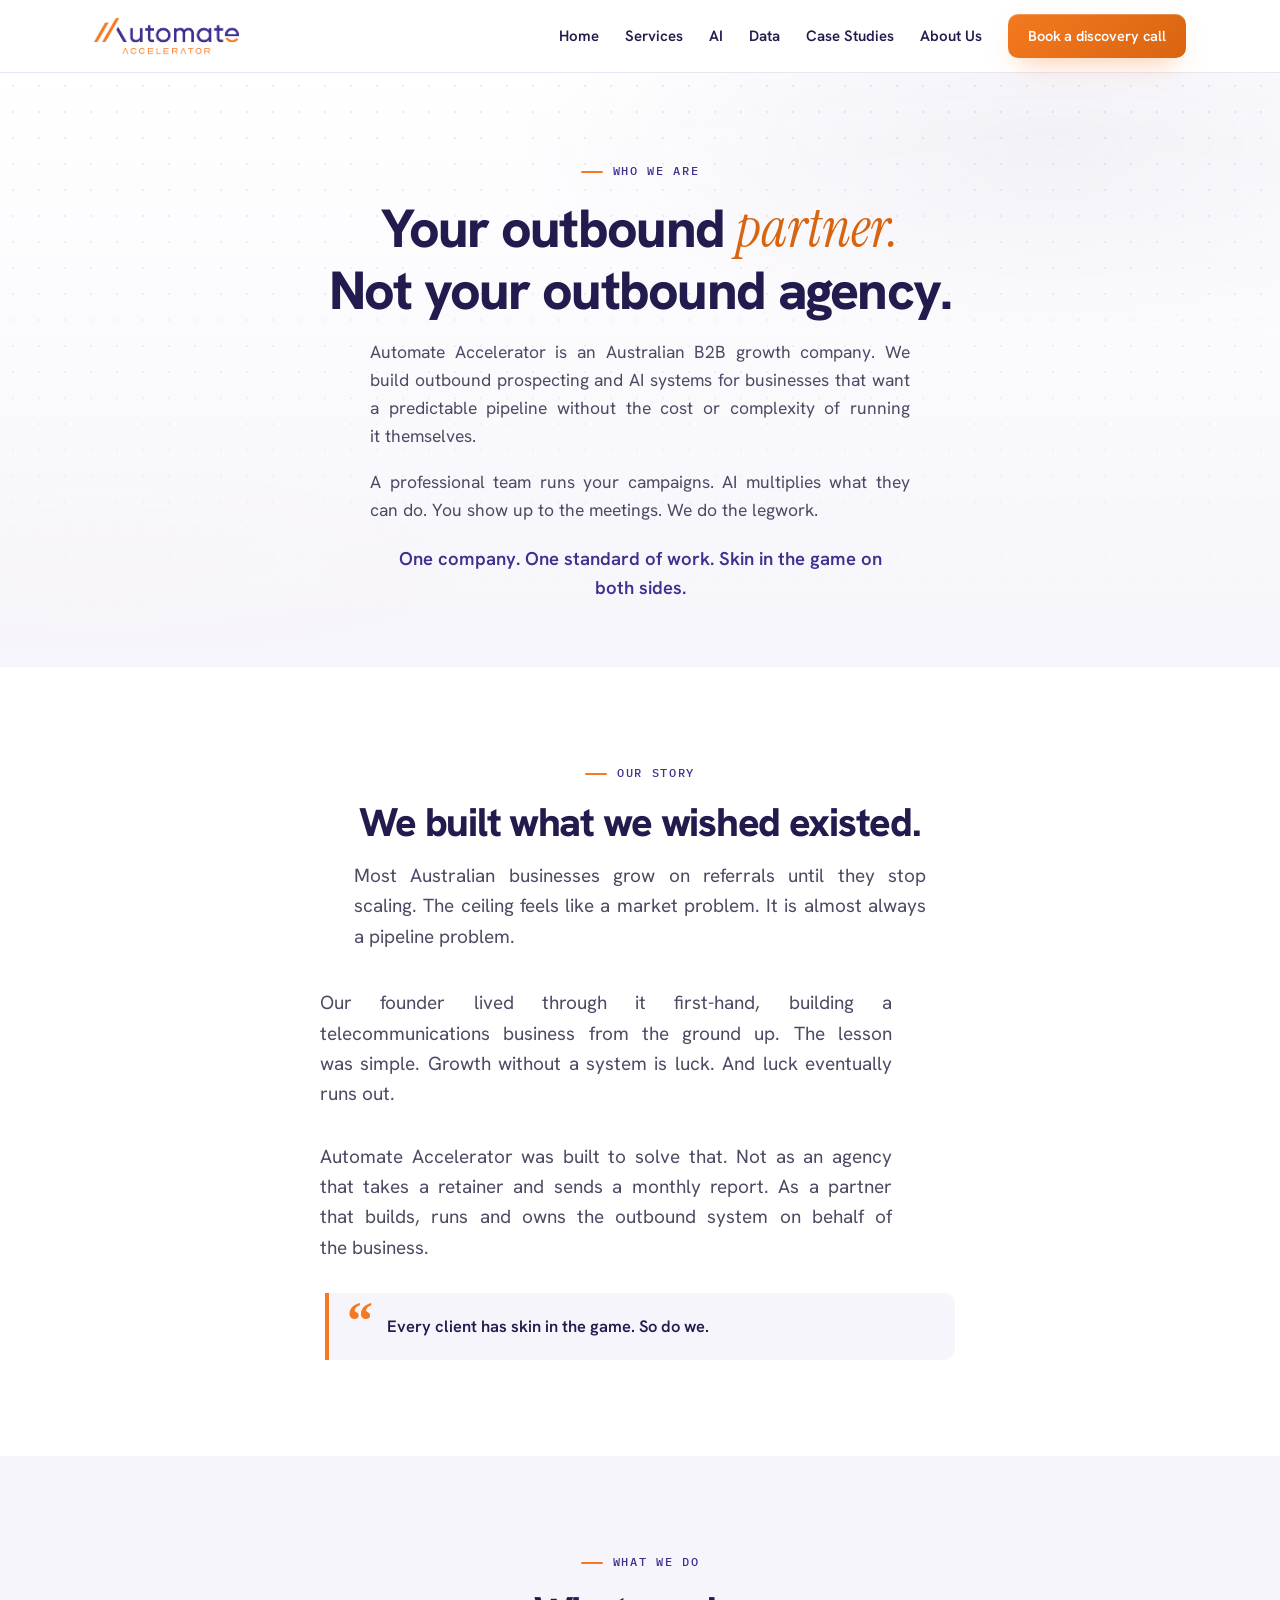
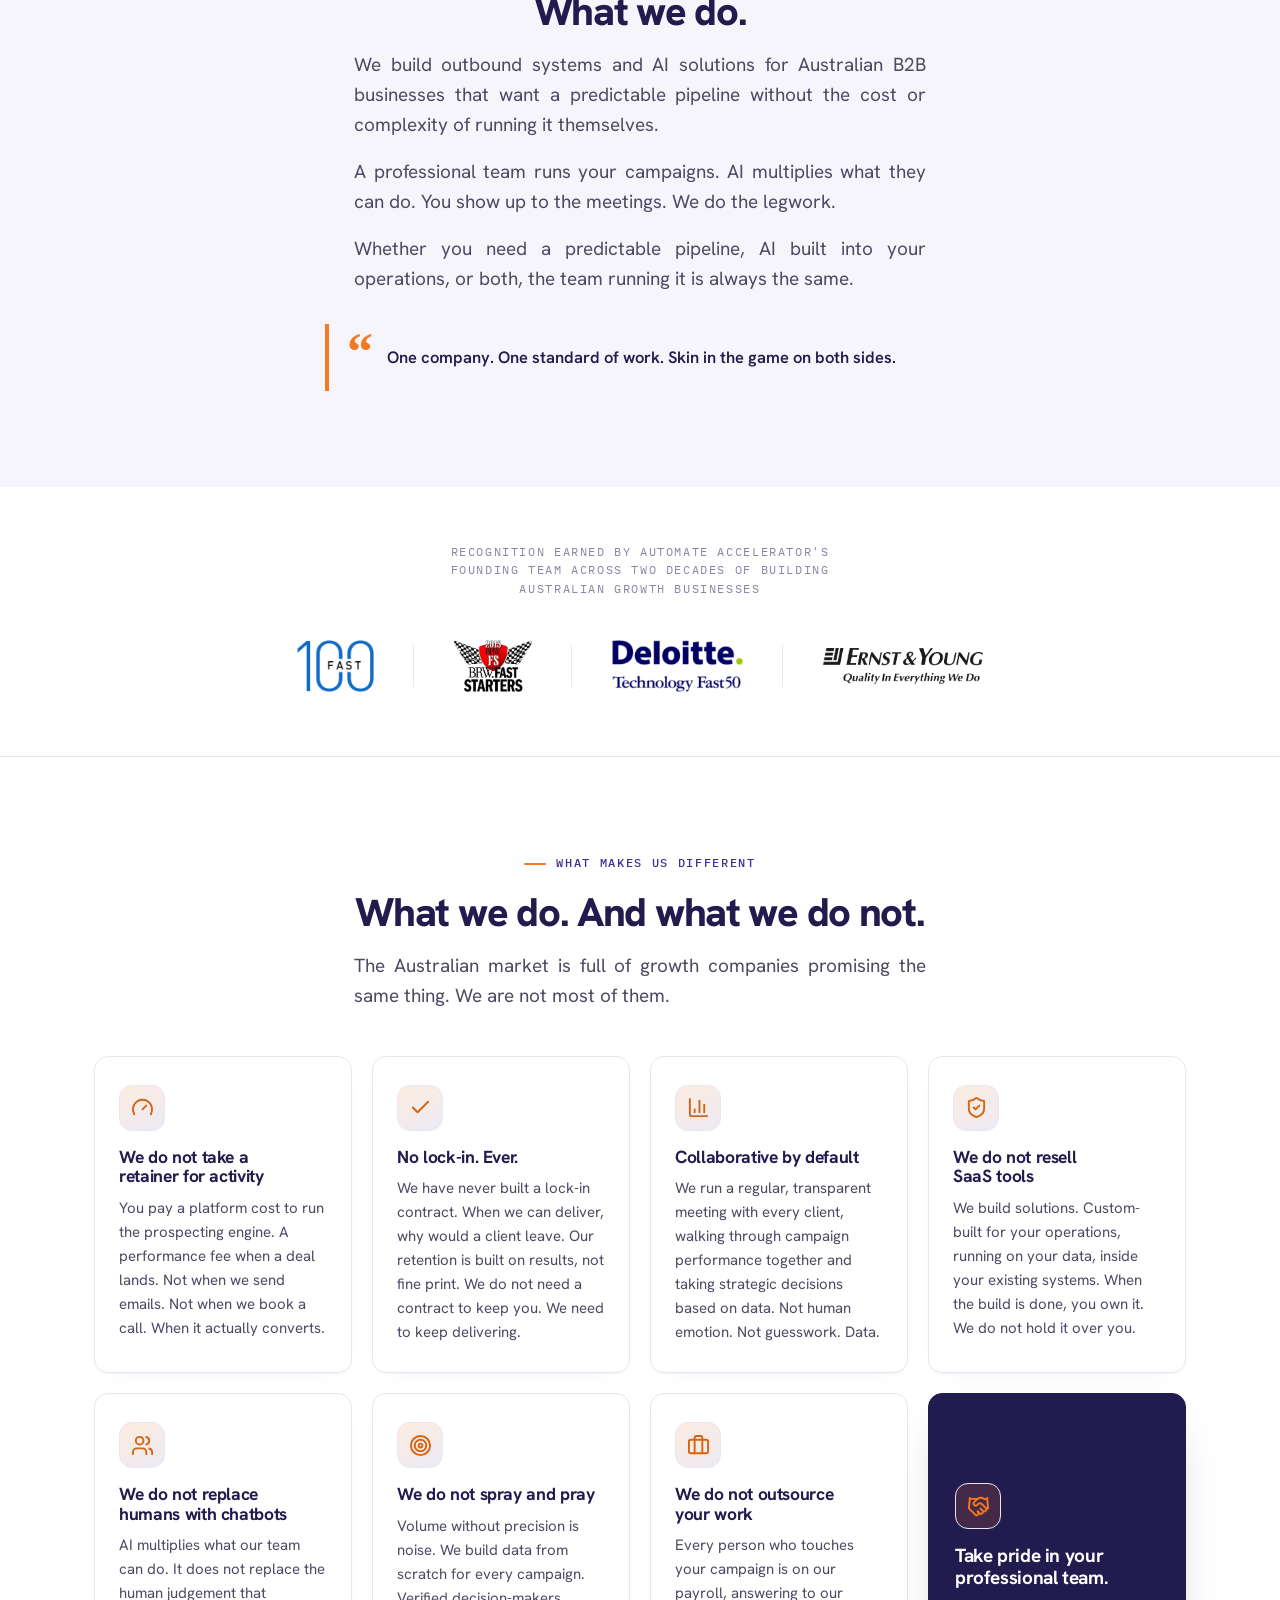
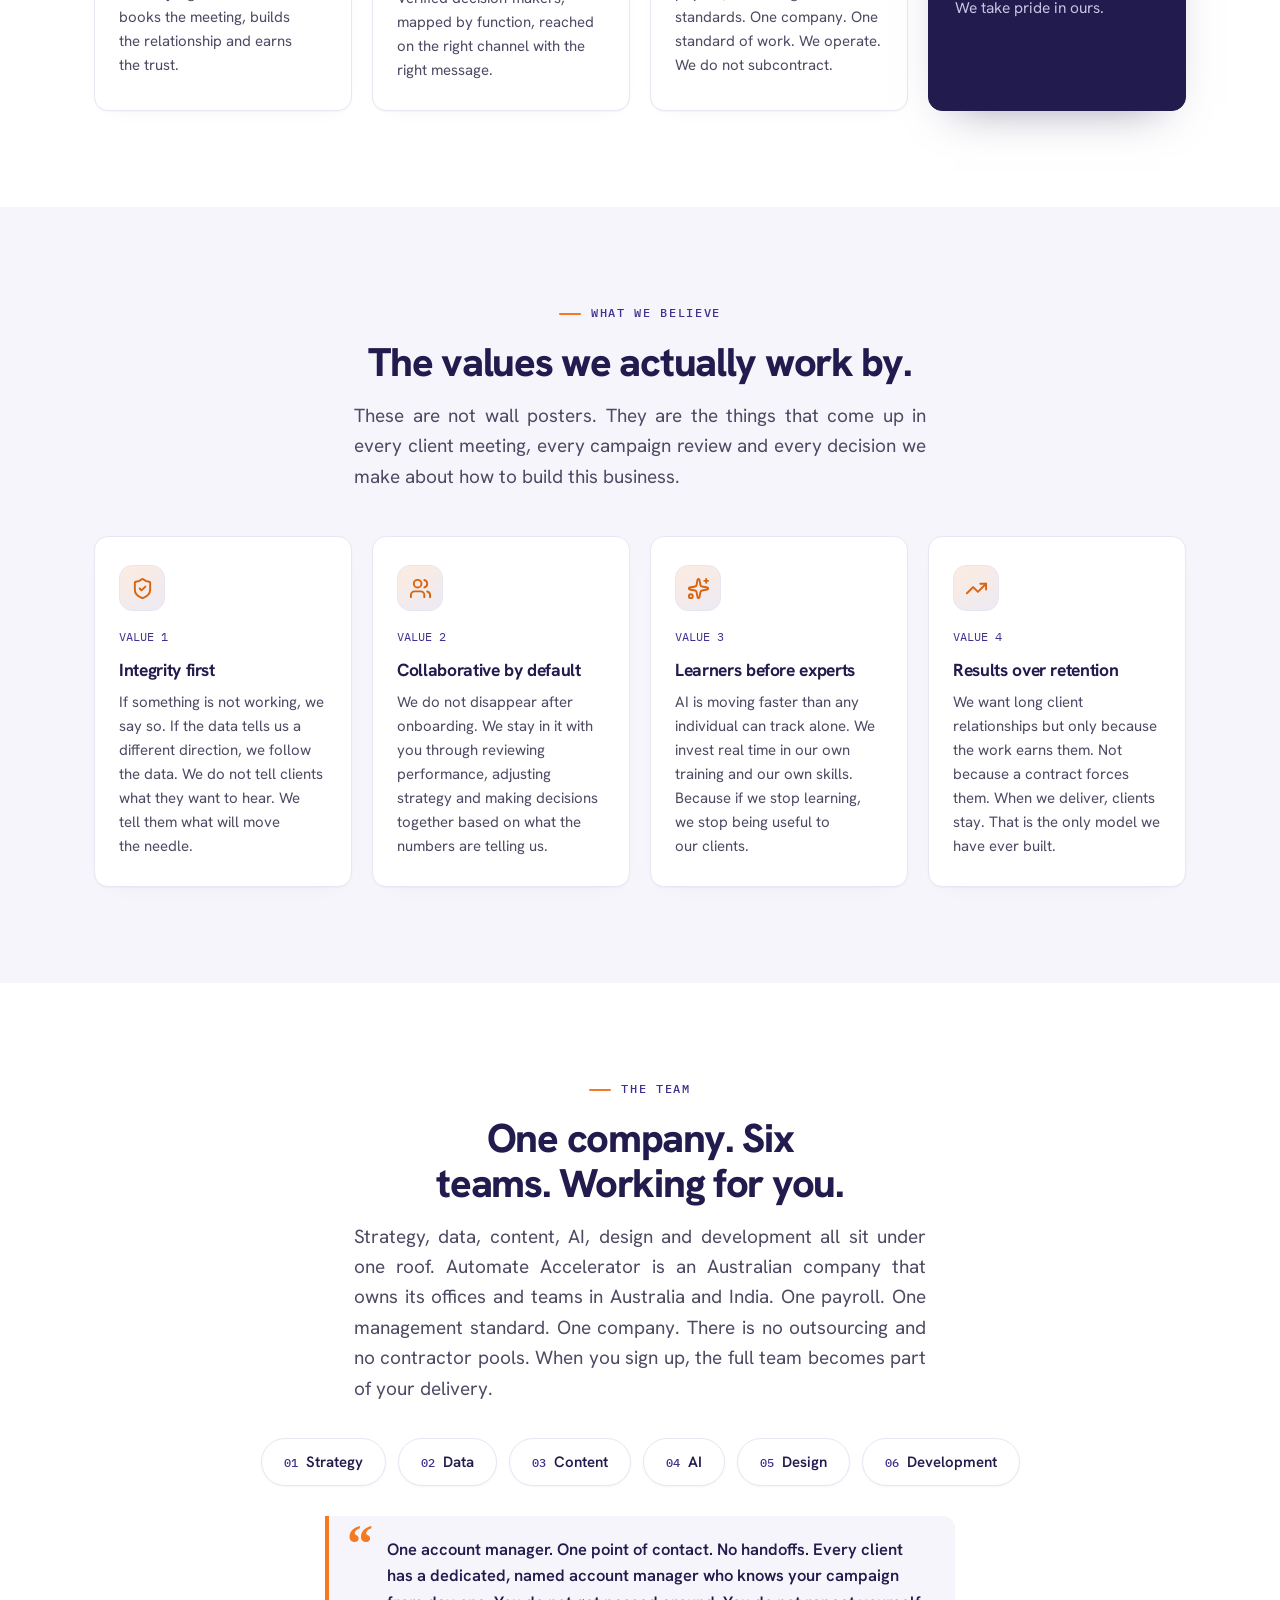
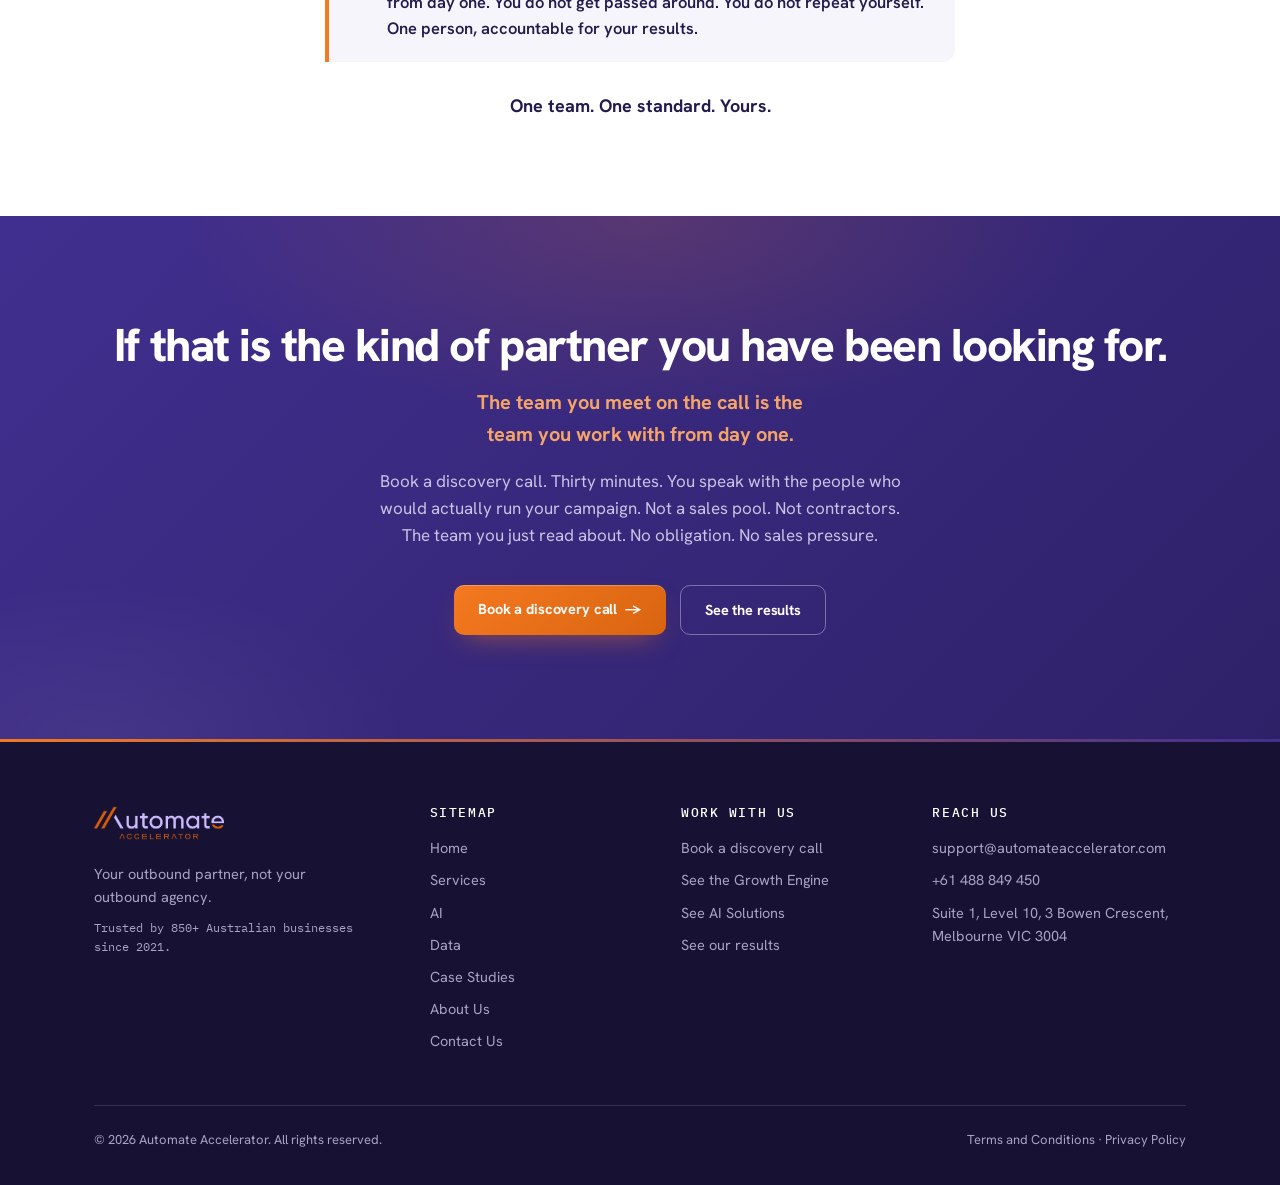
==== commit 82d8ad71: "Update: smoother animations, cleaner alignment, typography tweaks - Removed magnetic button effect s" ====
--- a/about.html
+++ b/about.html
@@ -19,7 +19,6 @@
 <link rel="stylesheet" href="styles.css">
 <link rel="stylesheet" href="motion.css">
 <link rel="stylesheet" href="motion-plus.css">
-<link rel="stylesheet" href="magnetic.css">
 <link rel="stylesheet" href="card3d.css">
 <style>
   /* About-page scoped components */
@@ -49,8 +48,8 @@
   .about-hero h1,.about-hero .lead,.about-hero .lead-pull{margin-left:auto;margin-right:auto}
   section>.wrap>.eyebrow{text-align:center}
   h2.sec{text-align:center;margin-left:auto;margin-right:auto}
-  section>.wrap>.sec-intro{text-align:center;margin-left:auto;margin-right:auto}
-  .story-grid .sec-intro{text-align:center}
+  section>.wrap>.sec-intro{text-align:justify;margin-left:auto;margin-right:auto}
+  .story-grid .sec-intro{text-align:justify}
   .quote-pull{margin-left:auto;margin-right:auto}
   .disc-row{justify-content:center}
   .team-close{text-align:center}
@@ -226,7 +225,6 @@
 <script src="app.js" defer></script>
 <script src="motion-plus.js" defer></script>
 <script src="motion.js" defer></script>
-<script src="magnetic.js" defer></script>
 <script src="card3d.js" defer></script>
 </body>
 </html>
--- a/styles.css
+++ b/styles.css
@@ -17,11 +17,12 @@
 section{padding:88px 0;position:relative}
 .eyebrow{font-family:var(--mono);font-size:12px;letter-spacing:.14em;text-transform:uppercase;color:var(--purple);font-weight:500;display:block;margin-bottom:18px}
 .sec-tag{font-family:var(--mono);font-size:10.5px;letter-spacing:.1em;color:#B7B2CE;position:absolute;top:34px;right:24px;text-transform:uppercase}
-.btn{display:inline-block;padding:12px 24px;border-radius:8px;font-weight:700;font-size:14.5px;text-decoration:none;transition:transform .15s ease,box-shadow .15s ease;letter-spacing:-.01em}
+.btn{display:inline-block;padding:12px 24px;border-radius:8px;font-weight:700;font-size:14.5px;text-decoration:none;transition:transform .22s cubic-bezier(.2,.7,.2,1),box-shadow .22s ease,background .2s ease;letter-spacing:-.01em}
 .btn-primary{background:var(--orange);color:#fff;box-shadow:0 10px 26px -12px rgba(244,121,32,.55)}
-.btn-primary:hover{background:var(--orange-deep);transform:translateY(-2px)}
+.btn-primary:hover{background:var(--orange-deep);transform:translateY(-3px);box-shadow:0 18px 36px -14px rgba(244,121,32,.72)}
 .btn-ghost{color:var(--purple);border:1.5px solid var(--line);background:#fff}
-.btn-ghost:hover{border-color:var(--purple);transform:translateY(-2px)}
+.btn-ghost:hover{border-color:var(--purple);transform:translateY(-3px);box-shadow:0 14px 28px -16px rgba(34,27,78,.32)}
+.btn:active{transform:translateY(-1px)}
 .btn:focus-visible,a:focus-visible{outline:3px solid var(--purple);outline-offset:3px;border-radius:6px}
 
 /* Header */
@@ -98,7 +99,7 @@
 .card .k{width:34px;height:4px;border-radius:2px;background:var(--orange);margin-bottom:18px}
 .problem{background:var(--mist)}
 h2.sec{font-size:clamp(28px,3.4vw,40px);max-width:30ch;text-wrap:balance}
-.sec-intro{font-size:17.5px;max-width:52ch;margin-top:16px;text-wrap:pretty}
+.sec-intro{font-size:19px;max-width:52ch;margin-top:16px;text-wrap:pretty}
 
 /* Two paths */
 .paths{display:grid;grid-template-columns:1fr 1fr;gap:26px;margin-top:44px}
@@ -189,8 +190,6 @@
 .rv.in{opacity:1;transform:none}
 @media (prefers-reduced-motion:reduce){
   .rv{opacity:1;transform:none;transition:none}
-  .logo-track{animation:none;flex-wrap:wrap;width:auto;justify-content:center;gap:8px 0}
-  .logo-set+.logo-set{display:none}
   .f-bar i{transition:none}
 }
 @media (max-width:960px){
@@ -216,7 +215,7 @@
 .page-hero .hero-ctas{margin-top:30px}
 .chapter{font-family:var(--mono);font-size:12px;letter-spacing:.14em;text-transform:uppercase;color:var(--orange-deep);font-weight:500;display:block;margin-bottom:14px}
 .quote-pull{border-left:4px solid var(--orange);background:var(--mist);border-radius:0 12px 12px 0;padding:20px 26px;font-weight:600;color:var(--ink);font-size:16.5px;margin-top:30px;max-width:70ch}
-.svc-block{background:#fff;border:1px solid var(--line);border-radius:16px;padding:34px 34px;margin-top:26px}
+.svc-block{background:#fff;border:1px solid var(--line);border-radius:16px;padding:38px 40px;margin-top:26px}
 .svc-block h3{font-size:21px;margin-bottom:6px}
 .svc-block .svc-sub{font-weight:600;color:var(--purple);margin-bottom:14px}
 .svc-block ul{list-style:none;margin-top:14px}
@@ -536,8 +535,8 @@
   display:flex;flex-direction:column;align-items:center;justify-content:center}
 .tcard::before{content:"\201C";font-family:'Instrument Serif',Georgia,serif;color:var(--orange);
   font-size:66px;line-height:.55;display:block;margin-bottom:20px}
-.tcard p{font-family:'Instrument Serif',Georgia,serif;font-style:italic;font-weight:400;
-  font-size:clamp(20px,2.4vw,27px);color:var(--ink);line-height:1.45;text-wrap:balance}
+.tcard p{font-family:'Hanken Grotesk',system-ui,-apple-system,sans-serif;font-style:normal;font-weight:500;
+  font-size:clamp(18px,1.9vw,22px);color:var(--ink);line-height:1.58;letter-spacing:-.01em;text-wrap:balance}
 .tcard .t-logo{height:34px;max-width:130px;object-fit:contain;margin-top:26px}
 .tcard .t-logo+.who{margin-top:12px}
 .tcard .who{margin-top:26px;font-family:var(--mono);font-size:11.5px;letter-spacing:.07em;
@@ -645,7 +644,9 @@
   transform:translateY(-4px);box-shadow:0 26px 50px -34px rgba(34,27,78,.34);border-color:#D8D4EA}
 
 /* Service / solution blocks: a focal accent edge + stronger header (breaks the long-list monotony) */
-.svc-block{position:relative;padding-left:38px;overflow:hidden}
+.svc-block{position:relative;padding-left:44px;overflow:hidden}
+/* keep the pull-quote aligned with the rest of the card content (was centered) */
+.svc-block .quote-pull{margin-left:0;margin-right:0;max-width:none}
 .svc-block::before{content:"";position:absolute;left:0;top:0;bottom:0;width:4px;
   background:linear-gradient(180deg,var(--orange),var(--orange-deep))}
 .svc-block h3{font-size:22px;letter-spacing:-.02em}
@@ -757,11 +758,11 @@
    ============================================================ */
 .page-hero .wrap,.cs-hero .wrap{text-align:center}
 .page-hero h1,.cs-hero h1{margin-left:auto;margin-right:auto}
-.page-hero p.lead,.cs-hero p.lead{margin-left:auto;margin-right:auto}
+.page-hero p.lead,.cs-hero p.lead{margin-left:auto;margin-right:auto;text-wrap:pretty;text-align:justify}
 .page-hero .hero-ctas,.cs-hero .hero-ctas{justify-content:center}
 .eyebrow,.chapter{text-align:center}
 h2.sec{text-align:center;margin-left:auto;margin-right:auto}
-section>.wrap>.sec-intro{text-align:center;margin-left:auto;margin-right:auto}
+section>.wrap>.sec-intro{text-align:justify;margin-left:auto;margin-right:auto}
 .quote-pull{margin-left:auto;margin-right:auto}
 .industries .wrap{text-align:center}
 .ind-grid{justify-content:center}
--- a/card3d.css
+++ b/card3d.css
@@ -9,6 +9,11 @@
    ============================================================ */
 .is3d{
   transition:box-shadow .3s ease !important;   /* rAF owns 'transform' */
+  backface-visibility:hidden;
+}
+/* Promote to a GPU layer only while actually tilting — a permanent
+   will-change on every card created dozens of layers and janked scroll. */
+.is3d.tilting{
+  box-shadow:0 34px 66px -30px rgba(34,27,78,.5) !important;
   will-change:transform;
 }
-.is3d.tilting{ box-shadow:0 34px 66px -30px rgba(34,27,78,.5) !important; }
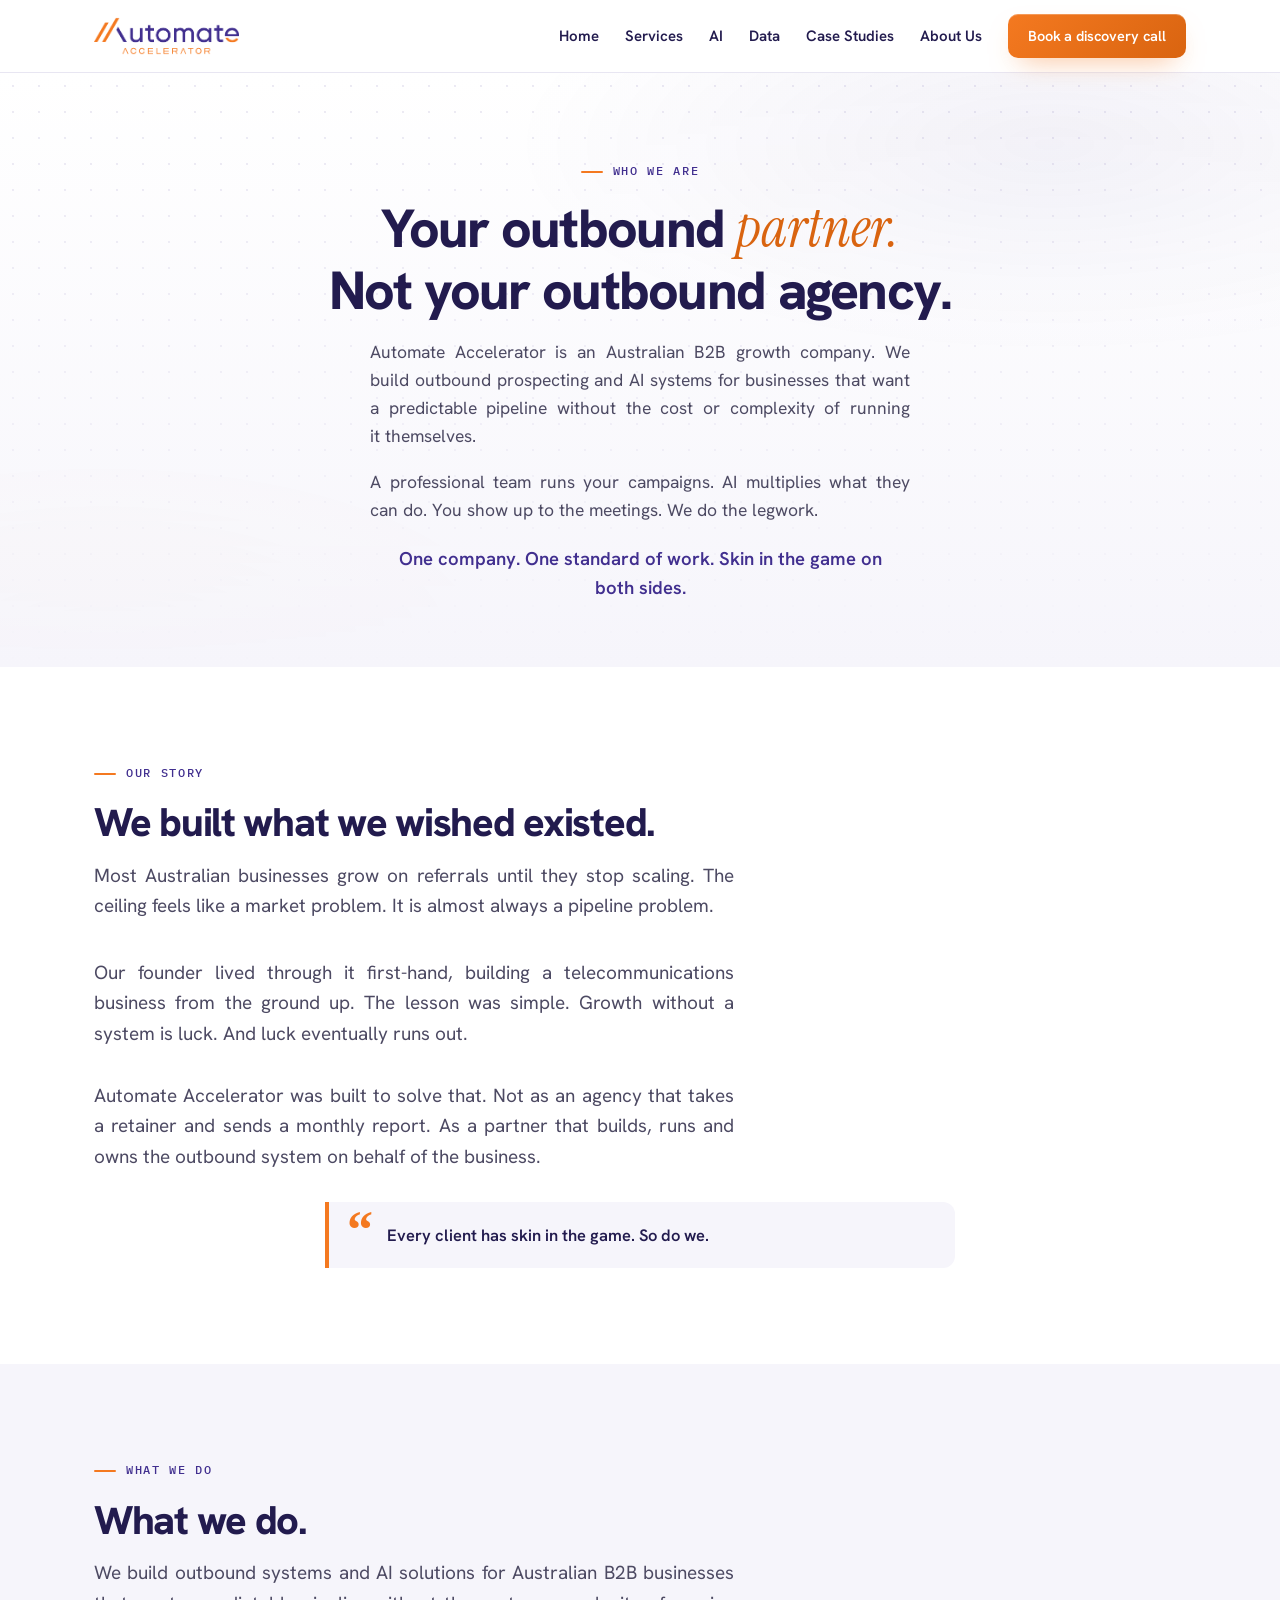
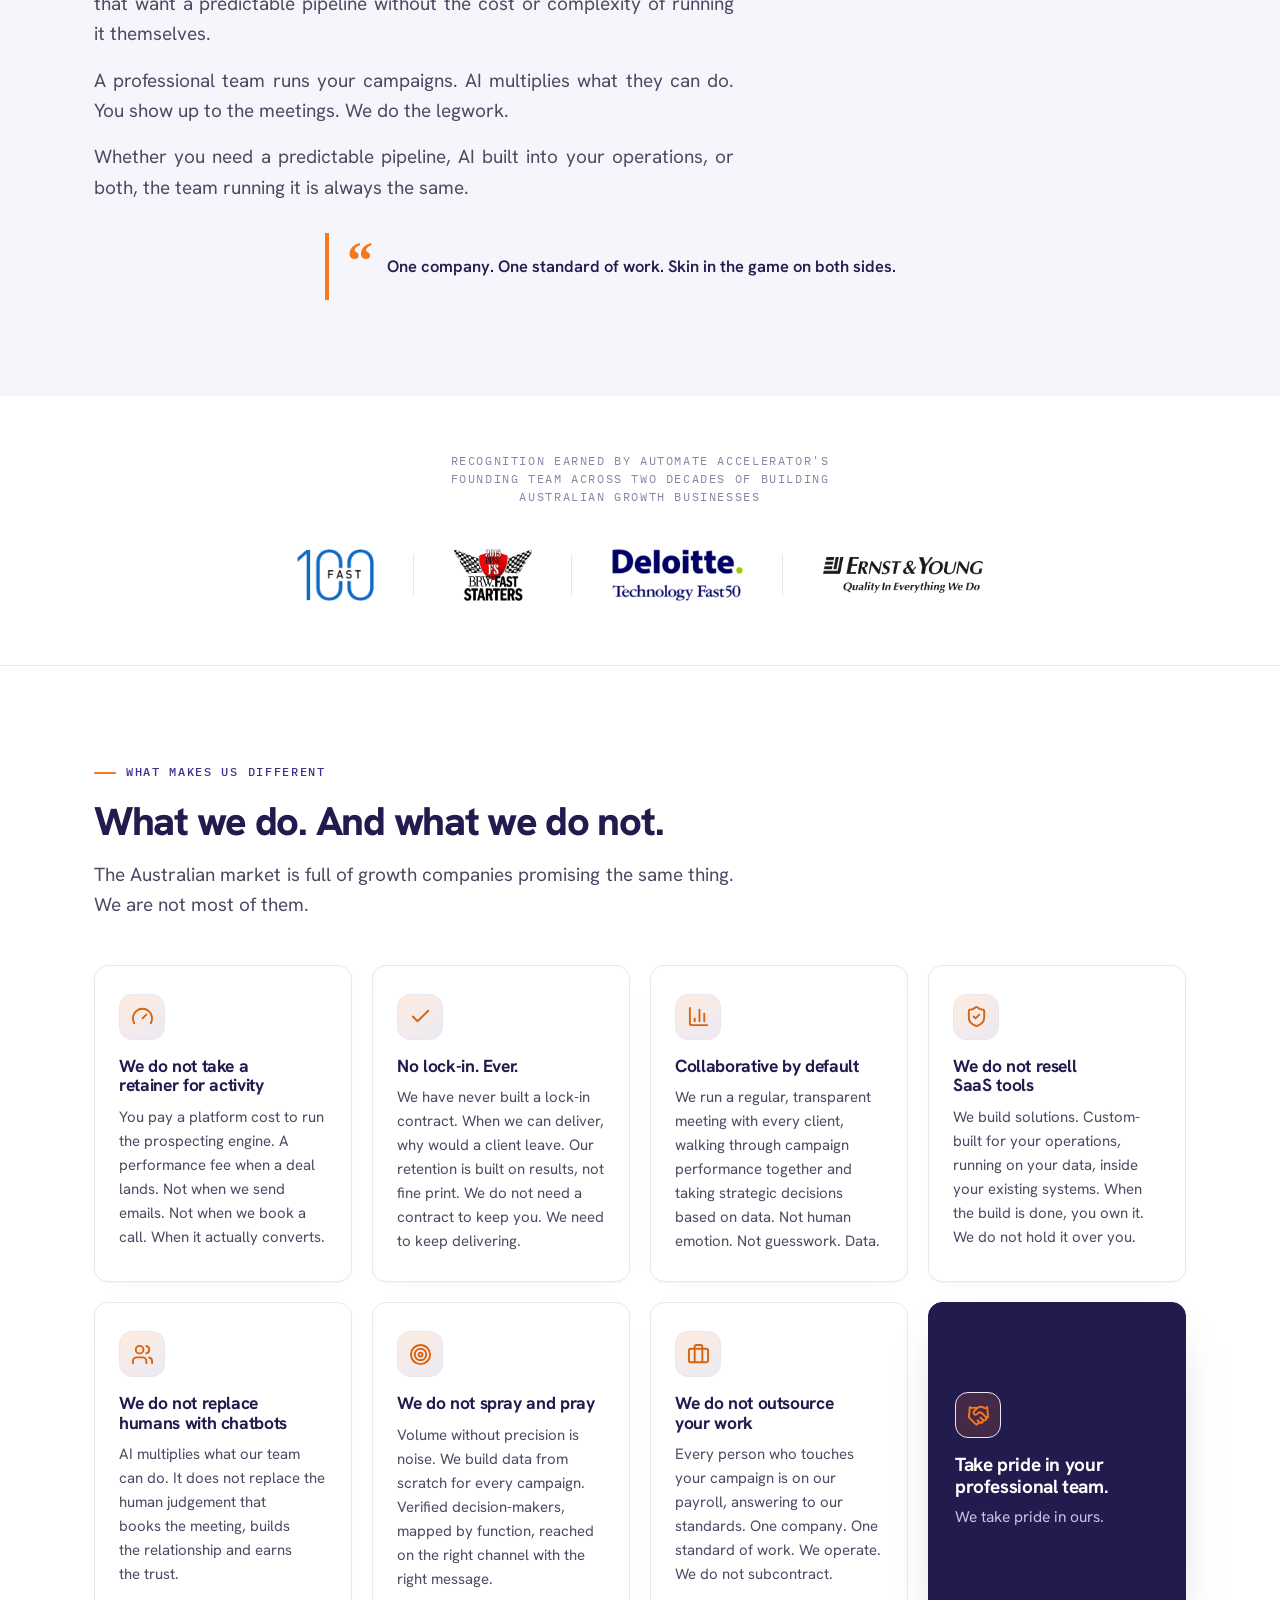
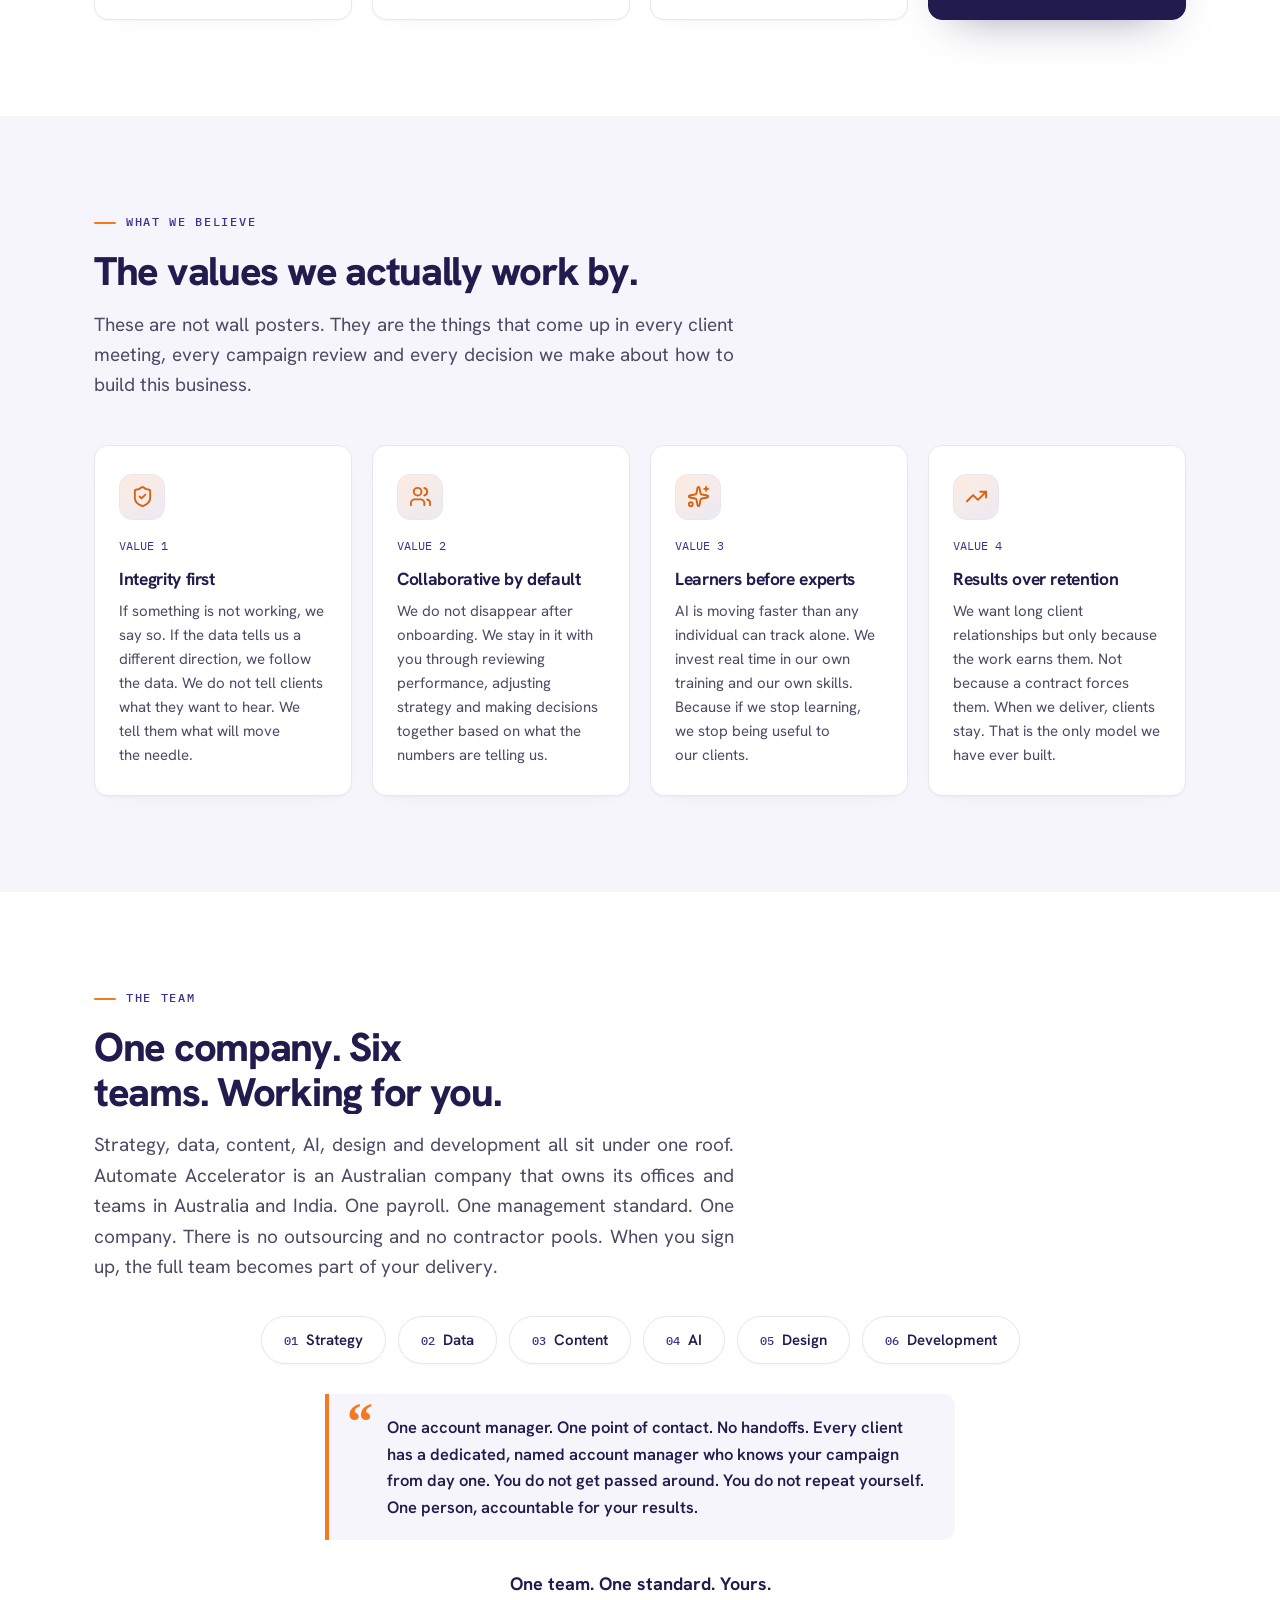
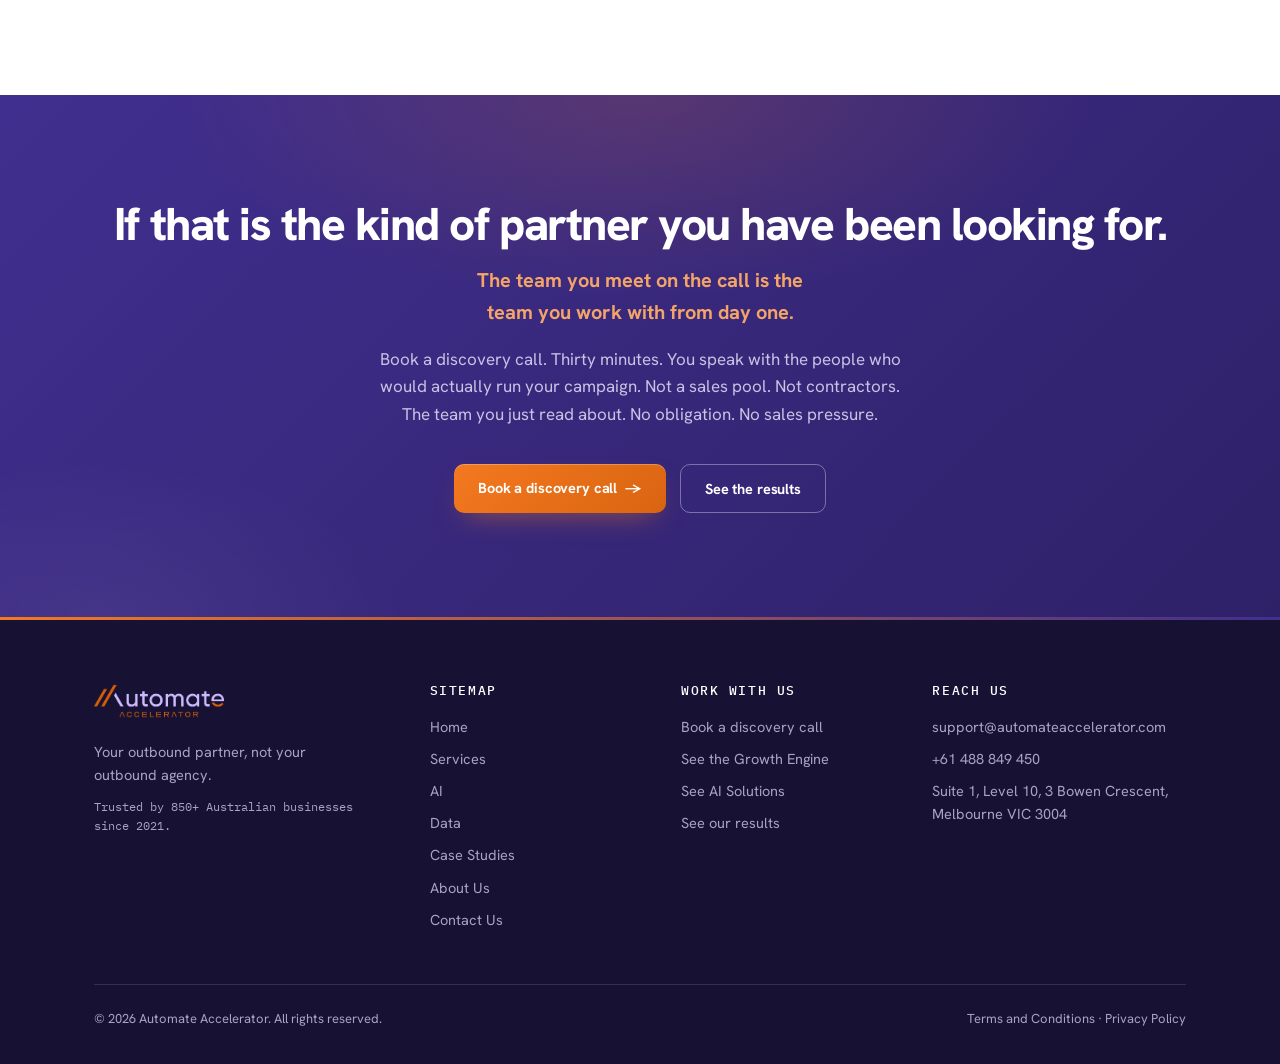
==== commit 440ba2cb: "Align section headers left to the content edge; widen intros Every section's eyebrow, heading and in" ====
--- a/about.html
+++ b/about.html
@@ -31,7 +31,7 @@
   .about-hero .lead-pull{color:var(--purple);font-weight:600;font-size:18.5px;margin-top:20px;max-width:56ch}
   /* story paragraphs stack on the page axis (was a 2-col row fighting the
      centred layout) */
-  .story-grid{display:grid;grid-template-columns:1fr;gap:16px;max-width:64ch;margin:20px auto 0}
+  .story-grid{display:grid;grid-template-columns:1fr;gap:16px;max-width:40rem;margin:20px 0 0}
   .diff-close{background:var(--ink);border:1px solid var(--ink);border-radius:14px;padding:28px 26px;display:flex;flex-direction:column;justify-content:center;box-shadow:0 20px 44px -26px rgba(34,27,78,.5)}
   .diff-close .ico{background:rgba(244,121,32,.16);color:var(--orange)}
   @media(max-width:900px){.diff-close{grid-column:1/-1}}
@@ -42,13 +42,14 @@
   .disc b{color:var(--purple);font-family:var(--mono);font-size:12px;font-weight:500;margin-right:8px}
   .team-close{margin-top:30px;font-size:18px;font-weight:700;color:var(--ink)}
   @media (max-width:760px){ .story-grid{grid-template-columns:1fr} }
-  /* Centred editorial layout: headings and intros sit on the page axis;
-     card grids and the two-column story body keep their own alignment */
+  /* Hero stays centred; section headers sit on the content-left edge so the
+     eyebrow, heading and intro line up with the cards/rows beneath them */
   .about-hero .wrap{text-align:center}
   .about-hero h1,.about-hero .lead,.about-hero .lead-pull{margin-left:auto;margin-right:auto}
-  section>.wrap>.eyebrow{text-align:center}
-  h2.sec{text-align:center;margin-left:auto;margin-right:auto}
-  section>.wrap>.sec-intro{text-align:justify;margin-left:auto;margin-right:auto}
+  section>.wrap>.eyebrow{text-align:left;max-width:40rem;margin-left:0;margin-right:auto}
+  .about-hero>.wrap>.eyebrow{text-align:center;max-width:none;margin-left:auto}
+  h2.sec{text-align:left;max-width:40rem;margin-left:0;margin-right:auto}
+  section>.wrap>.sec-intro{text-align:justify;max-width:40rem;margin-left:0;margin-right:auto}
   .story-grid .sec-intro{text-align:justify}
   .quote-pull{margin-left:auto;margin-right:auto}
   .disc-row{justify-content:center}
--- a/styles.css
+++ b/styles.css
@@ -99,7 +99,7 @@
 .card .k{width:34px;height:4px;border-radius:2px;background:var(--orange);margin-bottom:18px}
 .problem{background:var(--mist)}
 h2.sec{font-size:clamp(28px,3.4vw,40px);max-width:30ch;text-wrap:balance}
-.sec-intro{font-size:19px;max-width:52ch;margin-top:16px;text-wrap:pretty}
+.sec-intro{font-size:19px;max-width:66ch;margin-top:16px;text-wrap:pretty}
 
 /* Two paths */
 .paths{display:grid;grid-template-columns:1fr 1fr;gap:26px;margin-top:44px}
@@ -208,8 +208,8 @@
 }
 /* ===== Inner-page components ===== */
 .page-hero{padding:72px 0 56px;background:linear-gradient(180deg,var(--paper) 0%,var(--mist) 100%)}
-.page-hero h1{font-size:clamp(32px,4vw,50px);max-width:22ch}
-.page-hero p.lead{font-size:17.5px;max-width:62ch;margin-top:18px}
+.page-hero h1{font-size:clamp(37px,4.7vw,58px);max-width:26ch}
+.page-hero p.lead{font-size:17.5px;max-width:48ch;margin-top:18px}
 /* services hero only: keep the subheading narrower than the heading */
 .page-hero.svc-hero p.lead{max-width:40ch}
 .page-hero .hero-ctas{margin-top:30px}
@@ -761,8 +761,15 @@
 .page-hero p.lead,.cs-hero p.lead{margin-left:auto;margin-right:auto;text-wrap:pretty;text-align:justify}
 .page-hero .hero-ctas,.cs-hero .hero-ctas{justify-content:center}
 .eyebrow,.chapter{text-align:center}
-h2.sec{text-align:center;margin-left:auto;margin-right:auto}
-section>.wrap>.sec-intro{text-align:justify;margin-left:auto;margin-right:auto}
+/* section headers sit on the content-left edge so the eyebrow, heading and
+   intro share one left edge and line up with the cards/rows beneath them */
+h2.sec{text-align:left;margin-left:0;margin-right:auto}
+section>.wrap>.eyebrow{text-align:left;margin-left:0;margin-right:auto}
+section>.wrap>.sec-intro{text-align:justify;margin-left:0;margin-right:auto}
+/* centred compositions (page/case heroes, industries marquee) opt back in */
+.page-hero h2.sec,.cs-hero h2.sec,.industries h2.sec{text-align:center;margin-left:auto}
+.page-hero>.wrap>.eyebrow,.cs-hero>.wrap>.eyebrow,.industries>.wrap>.eyebrow{text-align:center;margin-left:auto}
+.industries>.wrap>.sec-intro{text-align:center;margin-left:auto;margin-right:auto}
 .quote-pull{margin-left:auto;margin-right:auto}
 .industries .wrap{text-align:center}
 .ind-grid{justify-content:center}
--- a/card3d.css
+++ b/card3d.css
@@ -1,19 +1,13 @@
 /* ============================================================
-   Automate Accelerator — 3D tilt cards
-   Vanilla, self-perspective take on the Aceternity <CardContainer/>.
-   card3d.js adds .is3d and drives the transform, so this file only
-   lifts the shadow while tilting and hands the transform to JS by
-   dropping it from the card's CSS transition. No overflow, perspective
-   or transform-style changes — cards stay perfectly flat/aligned at
-   rest and every card tilts around its own centre. Loaded per page.
+   3D tilt for the small feature cards (.card) — self-perspective,
+   card3d.js drives the transform. will-change only while tilting
+   (permanent will-change on every card janks scroll). Loaded per page.
    ============================================================ */
-.is3d{
-  transition:box-shadow .3s ease !important;   /* rAF owns 'transform' */
-  backface-visibility:hidden;
+.is3d {
+  transition: box-shadow .3s ease !important;   /* rAF owns 'transform' */
+  backface-visibility: hidden;
 }
-/* Promote to a GPU layer only while actually tilting — a permanent
-   will-change on every card created dozens of layers and janked scroll. */
-.is3d.tilting{
-  box-shadow:0 34px 66px -30px rgba(34,27,78,.5) !important;
-  will-change:transform;
+.is3d.tilting {
+  box-shadow: 0 34px 66px -30px rgba(34,27,78,.5) !important;
+  will-change: transform;
 }
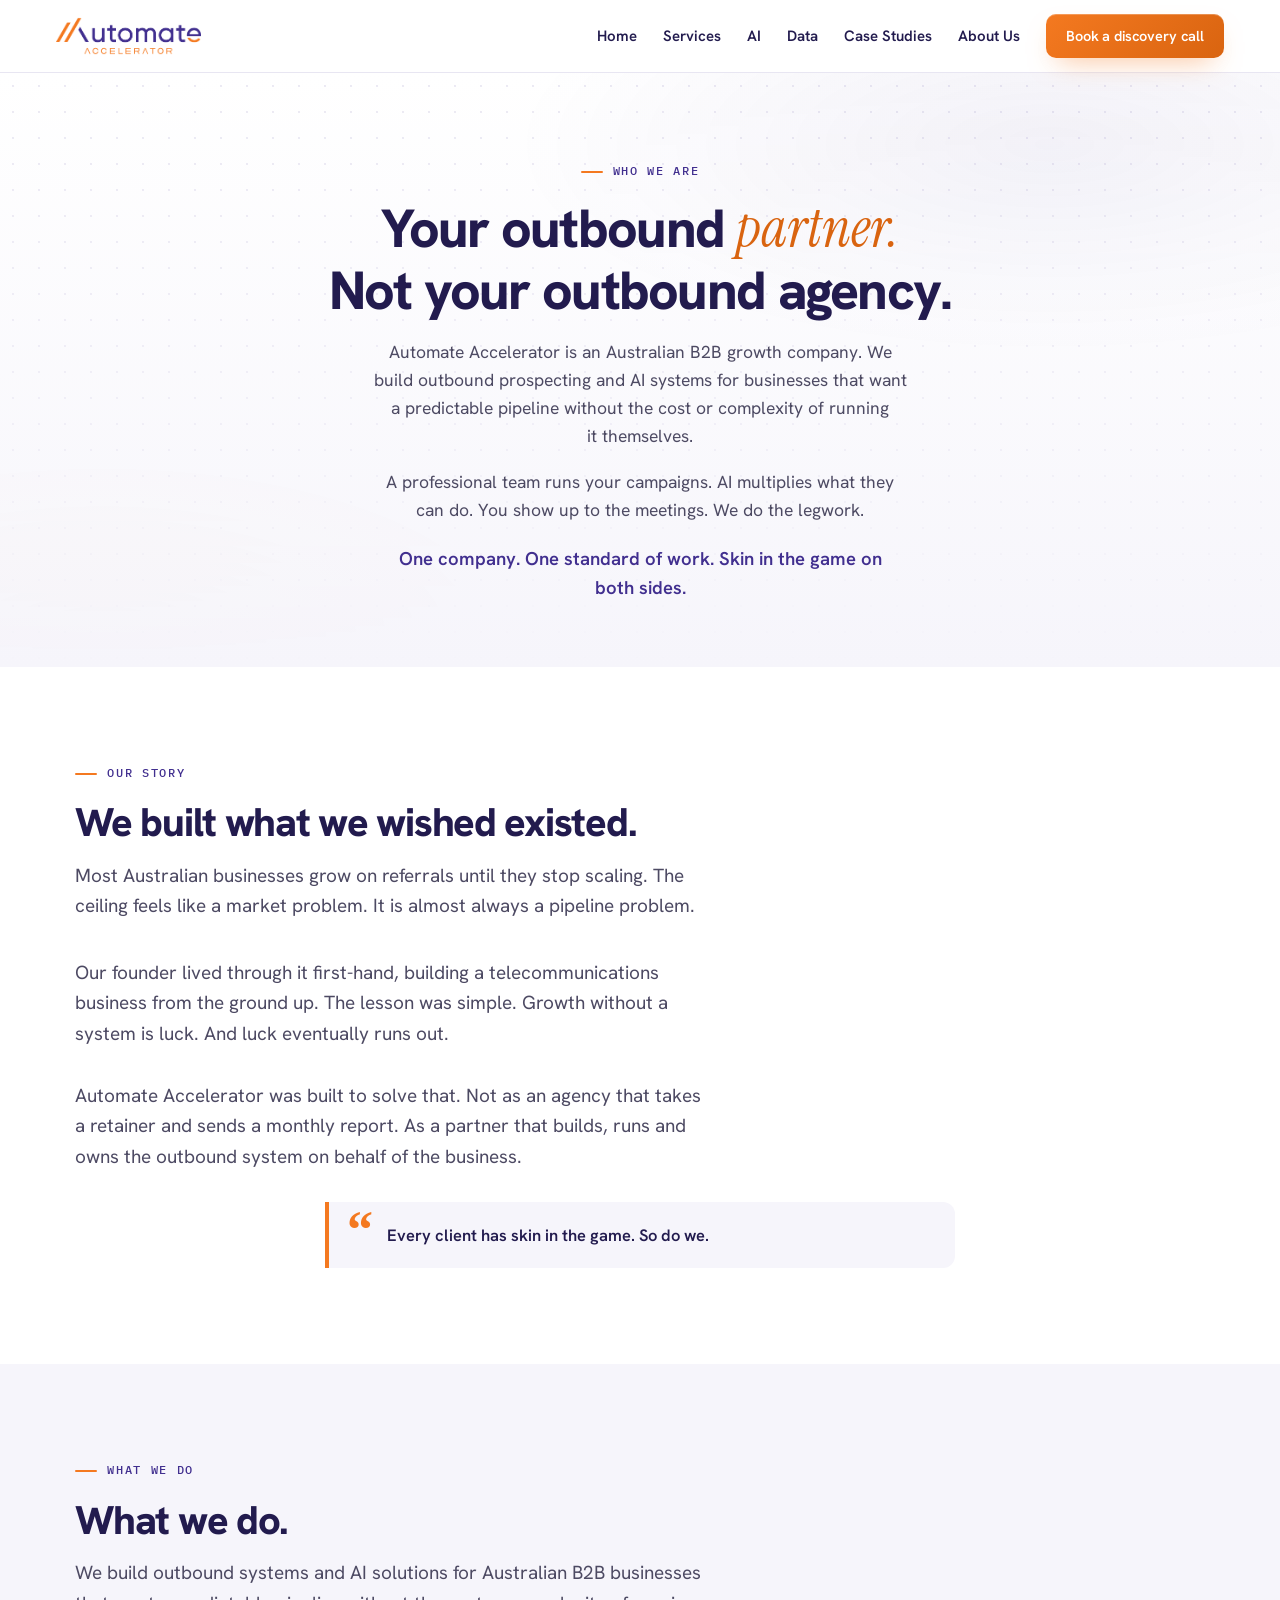
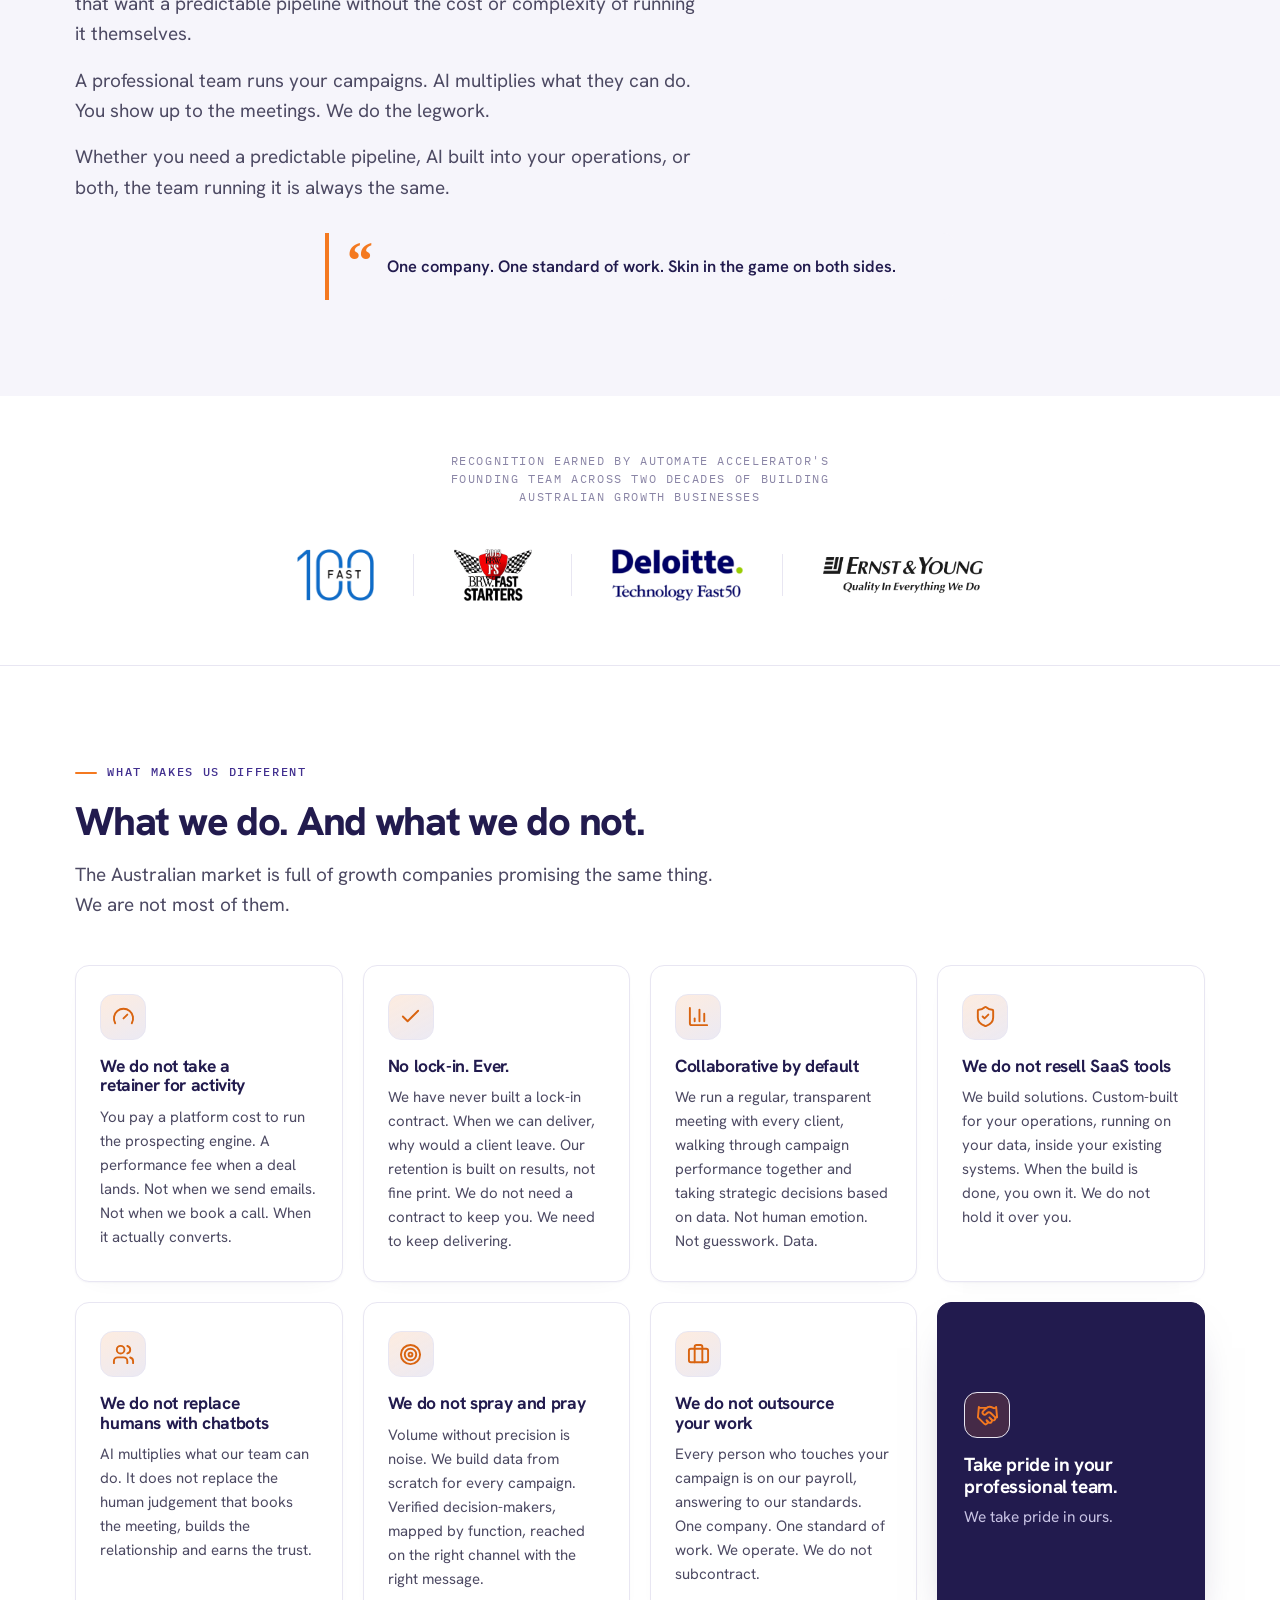
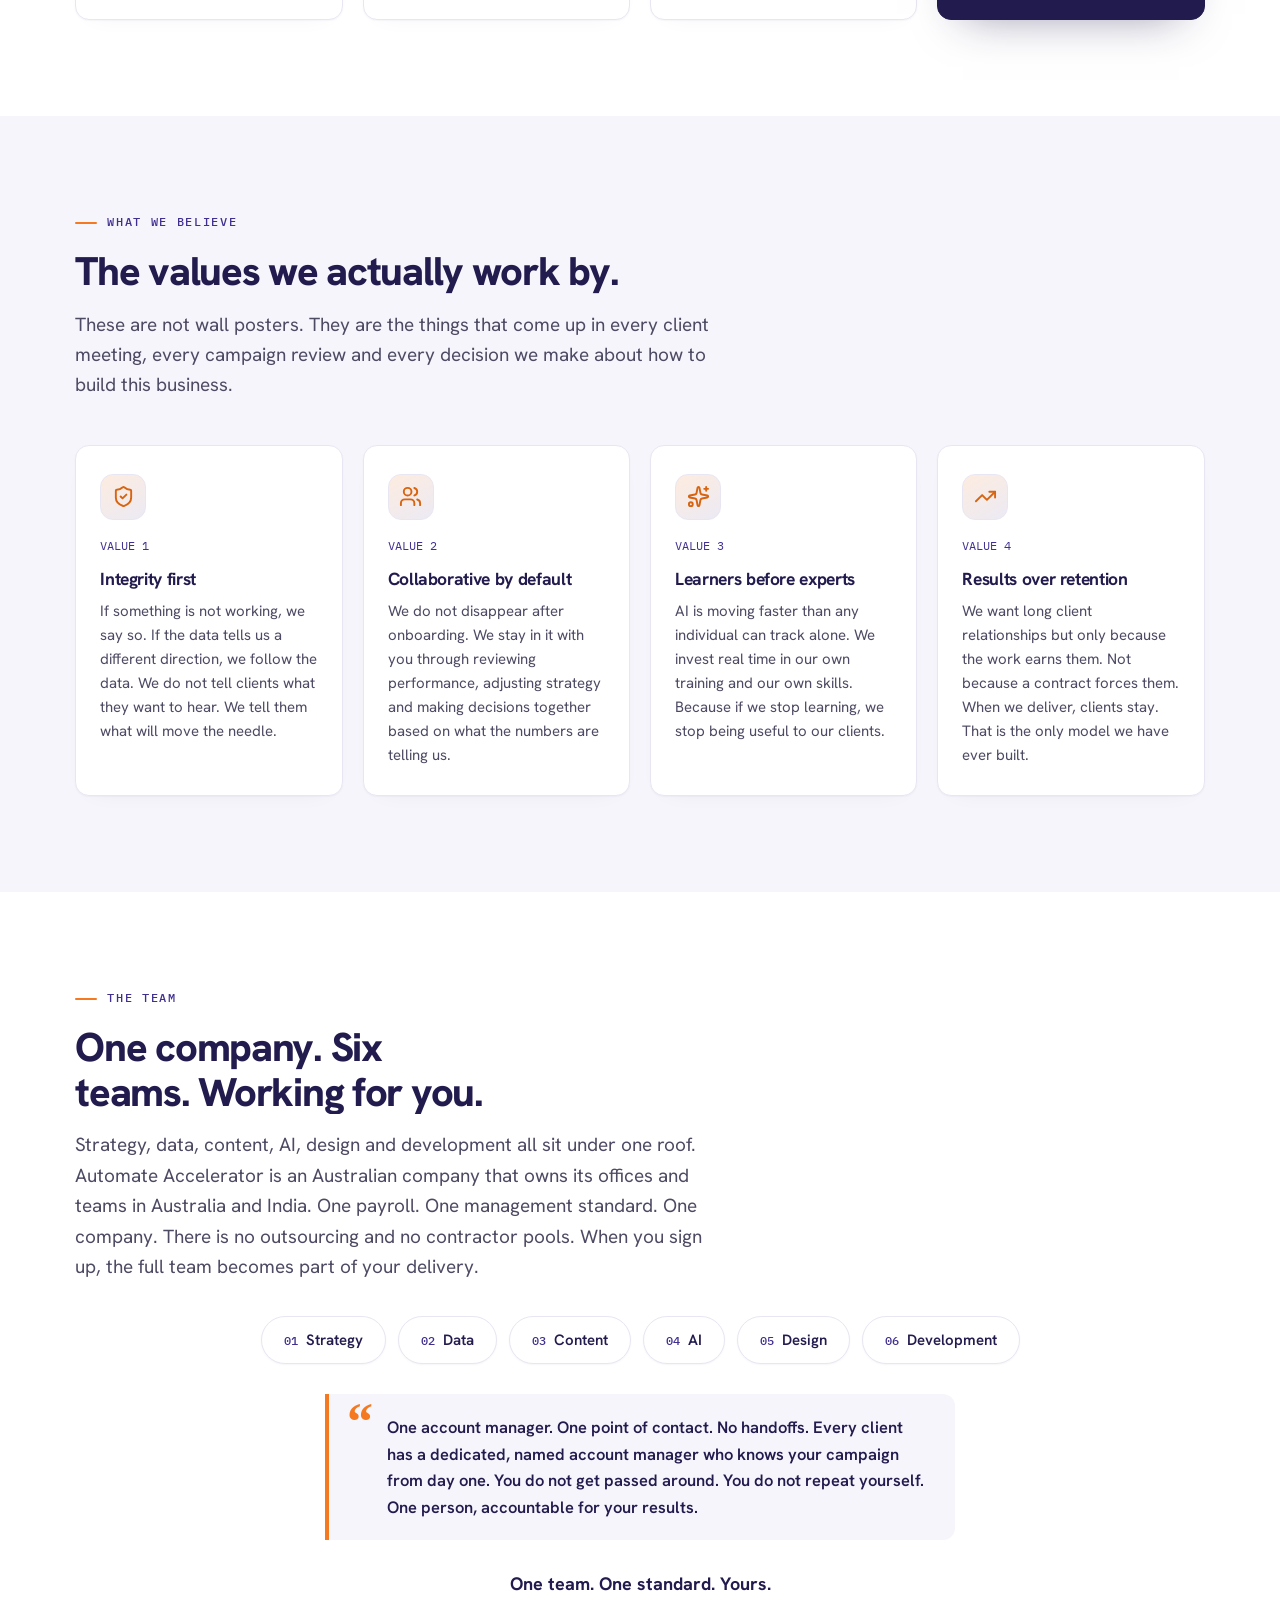
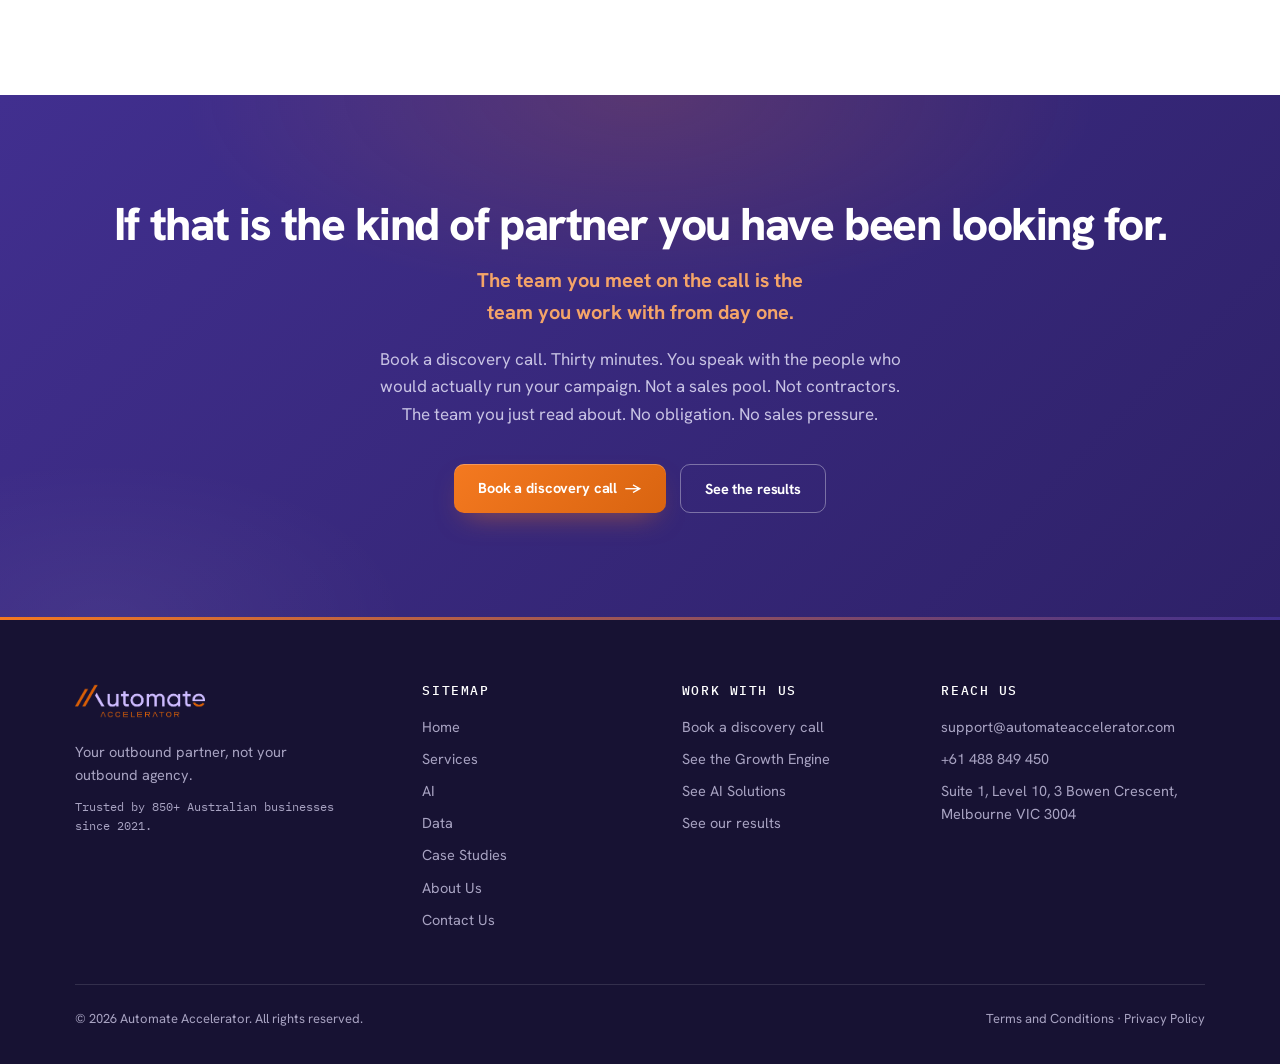
==== commit 3236d016: "Drop justify on body copy: normal word spacing, not stretched gaps Justify stretched the word spacin" ====
--- a/about.html
+++ b/about.html
@@ -49,8 +49,8 @@
   section>.wrap>.eyebrow{text-align:left;max-width:40rem;margin-left:0;margin-right:auto}
   .about-hero>.wrap>.eyebrow{text-align:center;max-width:none;margin-left:auto}
   h2.sec{text-align:left;max-width:40rem;margin-left:0;margin-right:auto}
-  section>.wrap>.sec-intro{text-align:justify;max-width:40rem;margin-left:0;margin-right:auto}
-  .story-grid .sec-intro{text-align:justify}
+  section>.wrap>.sec-intro{text-align:left;max-width:40rem;margin-left:0;margin-right:auto}
+  .story-grid .sec-intro{text-align:left}
   .quote-pull{margin-left:auto;margin-right:auto}
   .disc-row{justify-content:center}
   .team-close{text-align:center}
--- a/styles.css
+++ b/styles.css
@@ -13,7 +13,9 @@
 @media (prefers-reduced-motion:no-preference){html{scroll-behavior:smooth}}
 body{font-family:'Hanken Grotesk',system-ui,-apple-system,sans-serif;background:var(--paper);color:var(--body-c);font-size:17px;line-height:1.6;-webkit-font-smoothing:antialiased}
 h1,h2,h3,h4{color:var(--ink);font-weight:800;line-height:1.12;letter-spacing:-.02em}
-.wrap{max-width:1140px;margin:0 auto;padding:0 24px}
+.wrap{max-width:min(92vw,1560px);margin:0 auto;padding:0 24px}
+/* Header spans wider so the logo sits far left and the nav/CTA far right. */
+header .wrap{max-width:min(95vw,1840px)}
 section{padding:88px 0;position:relative}
 .eyebrow{font-family:var(--mono);font-size:12px;letter-spacing:.14em;text-transform:uppercase;color:var(--purple);font-weight:500;display:block;margin-bottom:18px}
 .sec-tag{font-family:var(--mono);font-size:10.5px;letter-spacing:.1em;color:#B7B2CE;position:absolute;top:34px;right:24px;text-transform:uppercase}
@@ -99,7 +101,8 @@
 .card .k{width:34px;height:4px;border-radius:2px;background:var(--orange);margin-bottom:18px}
 .problem{background:var(--mist)}
 h2.sec{font-size:clamp(28px,3.4vw,40px);max-width:30ch;text-wrap:balance}
-.sec-intro{font-size:19px;max-width:66ch;margin-top:16px;text-wrap:pretty}
+/* Section intros: clean sans, natural flow (never justified). */
+.sec-intro{font-size:19px;line-height:1.6;max-width:66ch;margin-top:16px;text-wrap:pretty}
 
 /* Two paths */
 .paths{display:grid;grid-template-columns:1fr 1fr;gap:26px;margin-top:44px}
@@ -211,15 +214,16 @@
 .page-hero h1{font-size:clamp(37px,4.7vw,58px);max-width:26ch}
 .page-hero p.lead{font-size:17.5px;max-width:48ch;margin-top:18px}
 /* services hero only: keep the subheading narrower than the heading */
-.page-hero.svc-hero p.lead{max-width:40ch}
+.page-hero.svc-hero p.lead{max-width:62ch}   /* widen: 6 lines -> ~4 lines */
 .page-hero .hero-ctas{margin-top:30px}
 .chapter{font-family:var(--mono);font-size:12px;letter-spacing:.14em;text-transform:uppercase;color:var(--orange-deep);font-weight:500;display:block;margin-bottom:14px}
 .quote-pull{border-left:4px solid var(--orange);background:var(--mist);border-radius:0 12px 12px 0;padding:20px 26px;font-weight:600;color:var(--ink);font-size:16.5px;margin-top:30px;max-width:70ch}
-.svc-block{background:#fff;border:1px solid var(--line);border-radius:16px;padding:38px 40px;margin-top:26px}
+.svc-block{background:#fff;border:1px solid var(--line);border-radius:16px;padding:42px 44px;margin-top:36px}
+.svc-block .ico{display:flex;margin-bottom:14px}
 .svc-block h3{font-size:21px;margin-bottom:6px}
-.svc-block .svc-sub{font-weight:600;color:var(--purple);margin-bottom:14px}
-.svc-block ul{list-style:none;margin-top:14px}
-.svc-block li{padding-left:26px;position:relative;margin-bottom:10px;font-size:15.5px}
+.svc-block .svc-sub{font-weight:600;color:var(--purple);margin-bottom:16px}
+.svc-block ul{list-style:none;margin-top:20px}
+.svc-block li{padding-left:28px;position:relative;margin-bottom:14px;font-size:15.5px;line-height:1.5}
 .svc-block li::before{content:"";position:absolute;left:0;top:8px;width:9px;height:9px;border-radius:99px;background:var(--orange)}
 .step-list{margin-top:40px;display:grid;gap:18px}
 .step{display:grid;grid-template-columns:64px 1fr;gap:22px;background:#fff;border:1px solid var(--line);border-radius:14px;padding:26px 28px;align-items:start}
@@ -446,25 +450,26 @@
 }
 
 /* ===== Home hero v3: dark stage + animated isometric engine ===== */
-.home-hero{background:linear-gradient(160deg,#120E2B 0%,#221B4E 52%,#2E2168 100%);padding:96px 0 88px;position:relative;overflow:hidden}
-.home-hero::before{content:"";position:absolute;inset:0;pointer-events:none;background:
-  radial-gradient(ellipse 55% 65% at 85% 20%, rgba(244,121,32,.13), transparent 62%),
-  radial-gradient(ellipse 45% 55% at 5% 90%, rgba(90,68,188,.28), transparent 60%),
-  radial-gradient(rgba(255,255,255,.05) 1px, transparent 1.4px);
-  background-size:auto,auto,30px 30px;
-  -webkit-mask-image:linear-gradient(180deg,#000,rgba(0,0,0,.4));mask-image:linear-gradient(180deg,#000,rgba(0,0,0,.4))}
-.home-hero .wrap{position:relative}
+.home-hero{background:#EFEFEF;padding:80px 0;position:relative;overflow:hidden;min-height:100vh;display:flex;align-items:center}
+/* Animated shader background (mounted by hero-shader.js into #heroShader).
+   Generic so any hero — home or page hero — can use it. */
+.hero-shader{position:absolute;inset:0;z-index:0;pointer-events:none;opacity:0;transition:opacity 1.4s ease}
+.hero-shader.is-ready{opacity:.55}
+.hero-shader canvas{position:absolute;inset:0;display:block;width:100%!important;height:100%!important}
+/* Keep page-hero content above the shader. */
+.page-hero .wrap{position:relative;z-index:2}
+.home-hero .wrap{position:relative;z-index:2;width:100%;max-width:min(92vw,1800px)}
 .home-hero .hero-grid{display:grid;grid-template-columns:1.02fr .98fr;gap:44px;align-items:center}
-.home-hero .eyebrow{color:#F4A468}
+.home-hero .eyebrow{color:#D96410}
 .home-hero .eyebrow::before{background:var(--orange)}
-.home-hero h1{color:#fff;font-size:clamp(33px,3.4vw,47px)}
+.home-hero h1{color:#141019;font-size:clamp(33px,3.6vw,68px)}
 .home-hero h1 .hl{display:block}
 /* one accent moment: the headline stays white, only the serif word is orange */
 .home-hero h1 .si{color:var(--orange)}
-.home-hero .sub{font-size:20px;font-weight:600;color:#F4A468;margin:22px 0 14px;text-wrap:balance}
-.home-hero p.lead{font-size:17.5px;max-width:54ch;color:#C8C3E4}
-.home-hero .btn-ghost{background:transparent;color:#fff;border-color:rgba(255,255,255,.35)}
-.home-hero .btn-ghost:hover{border-color:#fff}
+.home-hero .sub{font-size:20px;font-weight:600;color:#D96410;margin:22px 0 14px;text-wrap:balance}
+.home-hero p.lead{font-size:17.5px;max-width:54ch;color:#55516a}
+.home-hero .btn-ghost{background:transparent;color:#221B4E;border-color:rgba(0,0,0,.28)}
+.home-hero .btn-ghost:hover{border-color:rgba(0,0,0,.6)}
 .hh-in{opacity:0;transform:translateY(18px);animation:hhin .85s cubic-bezier(.22,1,.36,1) forwards}
 .hh-in.d1{animation-delay:.06s}.hh-in.d2{animation-delay:.70s}.hh-in.d3{animation-delay:.82s}.hh-in.d4{animation-delay:.94s}
 @keyframes hhin{to{opacity:1;transform:none}}
@@ -476,19 +481,22 @@
 
 /* Isometric engine */
 .iso{position:relative;height:470px;perspective:1400px}
-.iso-plane{position:absolute;left:50%;top:50%;width:410px;height:410px;margin:-205px 0 0 -205px;transform:rotateX(57deg) rotateZ(-45deg);transform-style:preserve-3d;display:grid;grid-template-columns:repeat(3,1fr);grid-template-rows:repeat(3,1fr);gap:16px;padding:18px;border-radius:26px;background:rgba(255,255,255,.04);border:1px solid rgba(255,255,255,.09);box-shadow:0 60px 120px -50px rgba(0,0,0,.6)}
+/* Scale the engine up on large monitors so it doesn't look small. */
+@media (min-width:1600px){.home-hero .iso{transform:scale(1.2);transform-origin:center}}
+@media (min-width:2200px){.home-hero .iso{transform:scale(1.35)}}
+.iso-plane{position:absolute;left:50%;top:50%;width:410px;height:410px;margin:-205px 0 0 -205px;transform:rotateX(57deg) rotateZ(-45deg);transform-style:preserve-3d;display:grid;grid-template-columns:repeat(3,1fr);grid-template-rows:repeat(3,1fr);gap:16px;padding:18px;border-radius:26px;background:rgba(255,255,255,.28);border:1px solid rgba(255,255,255,.5);box-shadow:0 40px 90px -55px rgba(90,68,188,.35)}
 .iso-plane::after{content:"";position:absolute;inset:34%;background:radial-gradient(circle, rgba(244,121,32,.28), transparent 70%);filter:blur(18px);transform:translateZ(2px);animation:corePulse 4s ease-in-out infinite}
 @keyframes corePulse{0%,100%{opacity:.55}50%{opacity:1}}
-.tile{border-radius:13px;position:relative;transform:translateZ(var(--z,22px));animation:tfloat 6.5s ease-in-out infinite;animation-delay:var(--d,0s);box-shadow:-16px 18px 28px rgba(0,0,0,.38)}
+.tile{border-radius:13px;position:relative;transform:translateZ(var(--z,22px));animation:tfloat 6.5s ease-in-out infinite;animation-delay:var(--d,0s);box-shadow:-10px 14px 24px rgba(60,45,100,.2)}
 @keyframes tfloat{0%,100%{transform:translateZ(var(--z,22px))}50%{transform:translateZ(calc(var(--z,22px) + 16px))}}
-.tile.ch{background:linear-gradient(135deg,#F98A38 0%,#E86A15 55%,#C85A0E 100%);border:1px solid rgba(255,255,255,.25)}
-.tile.core{background:linear-gradient(135deg,#5A44BC 0%,#412F8F 100%);border:1px solid rgba(255,255,255,.3);--z:44px}
+.tile.ch{background:linear-gradient(135deg,#FFB477 0%,#F9923F 55%,#EE7C22 100%);border:1px solid rgba(255,255,255,.45)}
+.tile.core{background:linear-gradient(135deg,#8471E0 0%,#5F4BC4 100%);border:1px solid rgba(255,255,255,.45);--z:44px}
 .tile.ghost{background:rgba(255,255,255,.05);border:1px solid rgba(255,255,255,.10);--z:8px;animation:none;box-shadow:none}
 .tile span{position:absolute;inset:0;display:flex;align-items:center;justify-content:center;font-weight:700;color:#fff;font-size:13.5px;text-align:center;padding:6px;letter-spacing:-.01em}
 .tile.core span{font-family:var(--mono);font-size:10.5px;letter-spacing:.1em;text-transform:uppercase}
 
 /* HUD chips floating over the scene */
-.hud{position:absolute;background:rgba(23,18,51,.78);backdrop-filter:blur(8px);border:1px solid rgba(255,255,255,.16);border-radius:12px;padding:13px 18px;box-shadow:0 24px 50px -20px rgba(0,0,0,.55);z-index:3}
+.hud{position:absolute;background:rgba(52,42,102,.72);backdrop-filter:blur(8px);border:1px solid rgba(255,255,255,.22);border-radius:12px;padding:13px 18px;box-shadow:0 20px 40px -22px rgba(60,45,100,.4);z-index:3}
 .hud b{display:block;color:#fff;font-size:19px;font-weight:800;letter-spacing:-.01em}
 .hud span{font-family:var(--mono);font-size:10px;letter-spacing:.1em;text-transform:uppercase;color:#B9B3D9}
 .hud.hud-count{left:-6px;bottom:34px;border-left:3px solid var(--orange);animation:hudBob 7s ease-in-out infinite}
@@ -528,22 +536,38 @@
 .ind-track{margin-top:26px;max-width:70ch;font-size:15.5px;color:#C8C3E4}
 
 /* testimonials — editorial pull-quote band (Case Studies voice on Home) */
-.tslider{position:relative;margin-top:28px;overflow:hidden}
+/* ---- Testimonials: atmospheric section + one elevated quote card ---- */
+.testi{position:relative;overflow:hidden;
+  background:linear-gradient(180deg,#fff 0%,#F7F5FC 55%,#F3F0FA 100%)}
+.testi::before{content:"";position:absolute;inset:0;pointer-events:none;
+  background:radial-gradient(58% 46% at 12% 4%, rgba(244,121,32,.06), transparent 70%),
+            radial-gradient(52% 50% at 100% 100%, rgba(122,103,224,.08), transparent 72%)}
+.testi>.wrap{position:relative;z-index:1}
+
+.tslider{position:relative;margin-top:34px;overflow:hidden;padding:20px 4px}
 .ttrack{display:flex;transition:transform .6s cubic-bezier(.2,.7,.2,1);will-change:transform}
-.tslide{min-width:100%;display:flex;align-items:center;justify-content:center}
-.tcard{max-width:760px;margin:0 auto;padding:24px;min-height:270px;text-align:center;
-  display:flex;flex-direction:column;align-items:center;justify-content:center}
-.tcard::before{content:"\201C";font-family:'Instrument Serif',Georgia,serif;color:var(--orange);
-  font-size:66px;line-height:.55;display:block;margin-bottom:20px}
-.tcard p{font-family:'Hanken Grotesk',system-ui,-apple-system,sans-serif;font-style:normal;font-weight:500;
-  font-size:clamp(18px,1.9vw,22px);color:var(--ink);line-height:1.58;letter-spacing:-.01em;text-wrap:balance}
-.tcard .t-logo{height:34px;max-width:130px;object-fit:contain;margin-top:26px}
-.tcard .t-logo+.who{margin-top:12px}
-.tcard .who{margin-top:26px;font-family:var(--mono);font-size:11.5px;letter-spacing:.07em;
-  text-transform:uppercase;color:#8A85A6;line-height:1.7}
-.tcard .who b{display:block;font-family:'Hanken Grotesk',system-ui,sans-serif;color:var(--ink);
-  font-weight:800;font-size:16px;letter-spacing:-.01em;text-transform:none;margin-bottom:4px}
-.tnav{display:flex;align-items:center;justify-content:center;gap:16px;margin-top:26px}
+.tslide{min-width:100%;display:flex;align-items:stretch;justify-content:center}
+.tcard{position:relative;max-width:840px;width:100%;margin:0 auto;
+  background:#fff;border:1px solid #ECE9F5;border-radius:24px;
+  padding:44px 48px 32px;text-align:left;display:flex;flex-direction:column;min-height:298px;
+  box-shadow:0 34px 64px -36px rgba(60,45,110,.30), inset 0 1px 0 rgba(255,255,255,.7)}
+/* oversized quotation mark, tucked into the top-right as texture */
+.tcard::before{content:"\201C";position:absolute;top:6px;right:30px;pointer-events:none;
+  font-family:'Instrument Serif',Georgia,serif;color:rgba(244,121,32,.15);font-size:150px;line-height:1}
+.tstars{display:flex;gap:5px;color:var(--orange);font-size:16px;letter-spacing:3px;margin-bottom:20px}
+.tcard p{position:relative;z-index:1;margin:0 0 auto;max-width:62ch;
+  font-family:'Hanken Grotesk',system-ui,-apple-system,sans-serif;font-style:normal;font-weight:500;
+  font-size:clamp(18px,1.7vw,21px);color:var(--ink);line-height:1.62;letter-spacing:-.01em;text-wrap:pretty}
+/* attribution row: name/role · company logo */
+.tfoot{display:flex;align-items:center;gap:18px;margin-top:30px;padding-top:24px;border-top:1px solid #F0EEF7}
+.twho{display:flex;flex-direction:column;gap:3px;min-width:0}
+.twho b{font-family:'Hanken Grotesk',system-ui,sans-serif;color:var(--ink);font-weight:800;font-size:16px;letter-spacing:-.01em}
+.twho span{font-family:var(--mono);font-size:11px;letter-spacing:.05em;text-transform:uppercase;color:#8A85A6;line-height:1.5}
+.tcard .t-logo{margin-left:auto;height:36px;max-width:158px;object-fit:contain;object-position:right center;flex:none}
+.t-mono{margin-left:auto;flex:none;height:46px;min-width:46px;padding:0 15px;border-radius:13px;display:grid;place-items:center;
+  font-family:var(--mono);font-weight:600;font-size:15px;letter-spacing:.06em;color:var(--purple);
+  background:linear-gradient(145deg,#F5F3FC,#ECE8F8);border:1px solid #E4DFF3}
+.tnav{display:flex;align-items:center;justify-content:center;gap:16px;margin-top:22px}
 .tdots{display:flex;gap:8px}
 .tdot{width:8px;height:8px;border-radius:99px;background:var(--line);cursor:pointer;transition:background-color .25s ease,width .25s ease;border:0;padding:0}
 .tdot.on{background:var(--orange);width:24px}
@@ -552,7 +576,10 @@
 .tarrow:hover{border-color:var(--purple);transform:translateY(-1px)}
 .tlinks{display:flex;gap:22px;justify-content:center;margin-top:30px;flex-wrap:wrap}
 .tlinks a{color:var(--purple);font-weight:700}
-@media (max-width:560px){ .tcard{padding:18px 8px;min-height:300px} .tcard::before{font-size:54px;margin-bottom:16px} }
+@media (max-width:640px){
+  .tcard{padding:30px 22px 26px;min-height:0}
+  .tcard::before{font-size:96px;right:16px}
+}
 
 /* ===== Engine animation boost: AI core, Voice AI, data flow ===== */
 /* connector lines drawn on the board beneath the floating tiles */
@@ -758,14 +785,14 @@
    ============================================================ */
 .page-hero .wrap,.cs-hero .wrap{text-align:center}
 .page-hero h1,.cs-hero h1{margin-left:auto;margin-right:auto}
-.page-hero p.lead,.cs-hero p.lead{margin-left:auto;margin-right:auto;text-wrap:pretty;text-align:justify}
+.page-hero p.lead,.cs-hero p.lead{margin-left:auto;margin-right:auto;text-wrap:pretty;text-align:center}
 .page-hero .hero-ctas,.cs-hero .hero-ctas{justify-content:center}
 .eyebrow,.chapter{text-align:center}
 /* section headers sit on the content-left edge so the eyebrow, heading and
    intro share one left edge and line up with the cards/rows beneath them */
 h2.sec{text-align:left;margin-left:0;margin-right:auto}
 section>.wrap>.eyebrow{text-align:left;margin-left:0;margin-right:auto}
-section>.wrap>.sec-intro{text-align:justify;margin-left:0;margin-right:auto}
+section>.wrap>.sec-intro{text-align:left;margin-left:0;margin-right:auto}
 /* centred compositions (page/case heroes, industries marquee) opt back in */
 .page-hero h2.sec,.cs-hero h2.sec,.industries h2.sec{text-align:center;margin-left:auto}
 .page-hero>.wrap>.eyebrow,.cs-hero>.wrap>.eyebrow,.industries>.wrap>.eyebrow{text-align:center;margin-left:auto}
@@ -781,6 +808,22 @@
 .payoff-grid h2.sec{text-align:left;margin-left:0}
 .feat-head .eyebrow{text-align:left}
 
+/* ============================================================
+   Services page: centred section headers + roomier vertical rhythm.
+   Scoped to body.svc-page so other pages keep their left-aligned headers.
+   ============================================================ */
+.svc-page section>.wrap>h2.sec{text-align:center;margin-left:auto;margin-right:auto}
+.svc-page section>.wrap>.sec-intro{text-align:center;margin-left:auto;margin-right:auto;max-width:60ch}
+.svc-page .svc-sub-h{display:block;text-align:center}
+.svc-page .chapter{margin-bottom:20px}     /* lift the 01/02 label off the heading */
+.svc-page section{padding:112px 0}          /* more air between the numbered sections */
+@media (max-width:640px){ .svc-page section{padding:72px 0} }
+/* keep every centred block tapered: no line wider than the first */
+.svc-page .page-hero h1{text-wrap:balance}
+.svc-page .page-hero p.lead{text-wrap:balance}
+/* metric captions were cramped to 20ch (3 uneven lines) -> tidy 2-line captions */
+.svc-page .metrics .metric>span{max-width:26ch}
+
 /* Services channels: editorial ghost numerals (01–05) index the five
    channel blocks and break the long single-column rhythm */
 .svc-no{position:absolute;top:8px;right:22px;font-family:'Instrument Serif',Georgia,serif;
